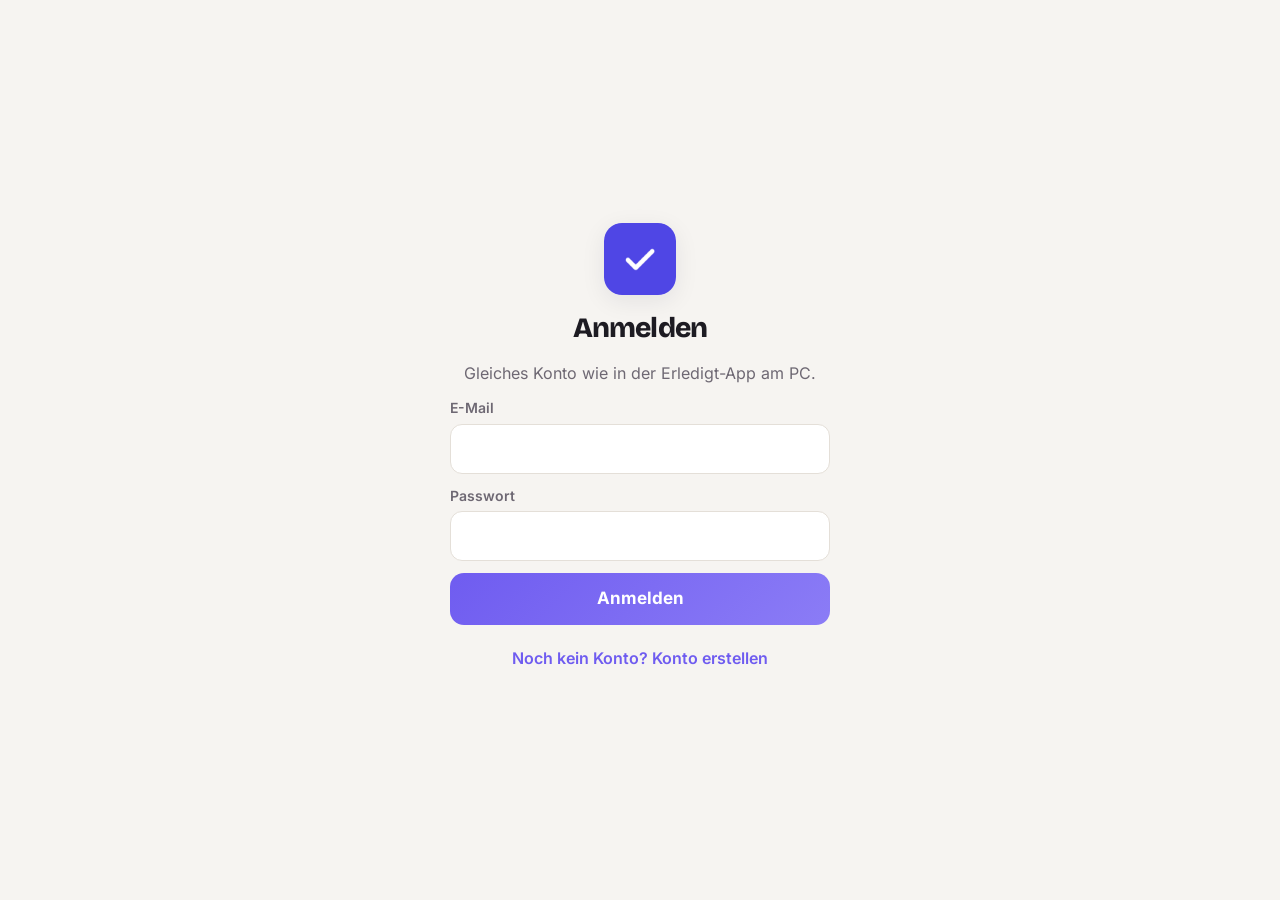
==== index.html @ 87ea8fa8 "mobil 3.7: Push-Erinnerungen (Einstellungen → Erinnerungen), Antippen öffnet die Aufgabe Co-Authored" ====
<!doctype html>
<html lang="de">
<head>
<meta charset="utf-8">
<meta name="viewport" content="width=device-width, initial-scale=1, maximum-scale=1, user-scalable=no, viewport-fit=cover">
<title>Erledigt</title>
<meta name="description" content="Erledigt – deine Aufgaben und Termine, synchron mit dem PC.">
<meta name="theme-color" content="#14121A" media="(prefers-color-scheme: dark)">
<meta name="theme-color" content="#F6F4F1" media="(prefers-color-scheme: light)">
<meta name="apple-mobile-web-app-capable" content="yes">
<meta name="mobile-web-app-capable" content="yes">
<meta name="apple-mobile-web-app-status-bar-style" content="black-translucent">
<meta name="apple-mobile-web-app-title" content="Erledigt">
<link rel="apple-touch-icon" href="icons/apple-touch-icon.png">
<link rel="icon" href="icons/icon-192.png">
<script>try{var t=JSON.parse(localStorage.getItem("em-design")||"{}").theme;if(t==="light"||t==="dark")document.documentElement.dataset.theme=t}catch(e){}</script>
<link rel="manifest" href="manifest.webmanifest">
<link rel="stylesheet" href="app.css">
<script src="vendor/supabase.js"></script>
</head>
<body>
<!-- Anmeldung -->
<section id="auth" class="auth" hidden>
  <div class="auth-box">
    <img src="icons/icon-192.png" alt="" class="auth-logo">
    <h1 id="auth-title">Anmelden</h1>
    <p class="muted">Gleiches Konto wie in der Erledigt-App am PC.</p>
    <form id="auth-form">
      <label>E-Mail<input id="auth-email" type="email" autocomplete="email" required></label>
      <label>Passwort<input id="auth-pass" type="password" autocomplete="current-password" required minlength="6"></label>
      <button type="submit" class="btn primary" id="auth-go">Anmelden</button>
    </form>
    <p id="auth-msg" class="auth-msg" hidden></p>
    <button type="button" class="link" id="auth-switch">Noch kein Konto? Konto erstellen</button>
  </div>
</section>

<!-- App -->
<main id="app" hidden>
  <header class="top">
    <div class="top-txt"><small id="greet">Guten Tag</small><h1 id="title">Aufgaben</h1></div>
    <span id="sync" class="sync" title="Synchronisiert"></span>
    <button type="button" class="icon-btn" id="search-btn" aria-label="Suchen"><svg viewBox="0 0 24 24" width="21" height="21" fill="none" stroke="currentColor" stroke-width="2.2" stroke-linecap="round"><circle cx="11" cy="11" r="7"/><path d="m20 20-3.5-3.5"/></svg></button>
    <button type="button" class="icon-btn" id="cal-btn" aria-label="Kalender"><svg viewBox="0 0 24 24" width="21" height="21" fill="none" stroke="currentColor" stroke-width="2" stroke-linecap="round" stroke-linejoin="round"><rect x="3" y="4.5" width="18" height="16" rx="3"/><path d="M3 9.5h18M8 2.5v4M16 2.5v4"/></svg></button>
    <button type="button" class="icon-btn" id="settings-btn" aria-label="Einstellungen"><svg viewBox="0 0 24 24" width="22" height="22" fill="none" stroke="currentColor" stroke-width="2" stroke-linecap="round" stroke-linejoin="round"><circle cx="12" cy="12" r="3"/><path d="M19.4 15a1.7 1.7 0 0 0 .3 1.8l.1.1a2 2 0 1 1-2.8 2.8l-.1-.1a1.7 1.7 0 0 0-1.8-.3 1.7 1.7 0 0 0-1 1.5V21a2 2 0 1 1-4 0v-.1a1.7 1.7 0 0 0-1.1-1.5 1.7 1.7 0 0 0-1.8.3l-.1.1a2 2 0 1 1-2.8-2.8l.1-.1a1.7 1.7 0 0 0 .3-1.8 1.7 1.7 0 0 0-1.5-1H3a2 2 0 1 1 0-4h.1a1.7 1.7 0 0 0 1.5-1.1 1.7 1.7 0 0 0-.3-1.8l-.1-.1a2 2 0 1 1 2.8-2.8l.1.1a1.7 1.7 0 0 0 1.8.3H9a1.7 1.7 0 0 0 1-1.5V3a2 2 0 1 1 4 0v.1a1.7 1.7 0 0 0 1 1.5 1.7 1.7 0 0 0 1.8-.3l.1-.1a2 2 0 1 1 2.8 2.8l-.1.1a1.7 1.7 0 0 0-.3 1.8V9a1.7 1.7 0 0 0 1.5 1H21a2 2 0 1 1 0 4h-.1a1.7 1.7 0 0 0-1.5 1z"/></svg></button>
  </header>

  <div class="modes" role="group" aria-label="Modus">
    <button type="button" data-mode="arbeit">Arbeit</button><button type="button" data-mode="privat">Privat</button>
  </div>
  <div class="chips" id="chips" role="group" aria-label="Listen"></div>

  <section id="view-list" class="view"></section>
  <section id="view-cal" class="view" hidden></section>

  <div class="composer" id="composer">
    <div class="c-prev" id="add-prev"></div>
    <div class="c-row">
      <input id="add-in" placeholder="Was steht an?" enterkeyhint="send" autocomplete="off" autocapitalize="sentences">
      <button type="button" class="c-send" id="add-save" aria-label="Eintragen"><svg viewBox="0 0 24 24" width="20" height="20" fill="none" stroke="currentColor" stroke-width="2.6" stroke-linecap="round" stroke-linejoin="round"><path d="M12 19V5M5 12l7-7 7 7"/></svg></button>
    </div>
    <div class="c-tools" id="add-quick"></div>
  </div>
</main>

<!-- Details -->
<div class="sheet-wrap" id="det-wrap" hidden>
  <div class="sheet tall" role="dialog" aria-label="Details">
    <div class="grab"></div>
    <div id="det"></div>
  </div>
</div>

<!-- Einstellungen -->
<div class="sheet-wrap" id="find-wrap" hidden>
  <div class="sheet tall" role="dialog" aria-label="Suche">
    <div class="grab"></div>
    <input id="find-in" type="search" placeholder="Suchen in Aufgaben, Notizen, Unterpunkten …" autocomplete="off" enterkeyhint="search">
    <div id="find-list" class="find-list"></div>
  </div>
</div>

<div class="sheet-wrap" id="wx-wrap" hidden>
  <div class="sheet" role="dialog" aria-label="Wetter">
    <div class="grab"></div>
    <div id="wx-sheet"></div>
  </div>
</div>

<div class="sheet-wrap" id="set-wrap" hidden>
  <div class="sheet" role="dialog" aria-label="Einstellungen">
    <div class="grab"></div>
    <div id="set"></div>
  </div>
</div>

<div class="toast" id="toast" hidden><span id="toast-txt"></span><button type="button" id="toast-undo">Rückgängig</button></div>

<script src="version.js"></script>
<script src="shared.js"></script>
<script src="app.js"></script>
<script src="extras.js"></script>
<script src="scene.js"></script>
<script src="push.js"></script>
</body>
</html>
---- app.css ----
@font-face { font-family: "Inter"; src: url("fonts/inter-latin-wght-normal.woff2") format("woff2"); font-weight: 100 900; font-display: swap; }
@font-face { font-family: "Bricolage Grotesque"; src: url("fonts/bricolage-grotesque-latin-700-normal.woff2") format("woff2"); font-weight: 700; font-display: swap; }
@font-face { font-family: "Bricolage Grotesque"; src: url("fonts/bricolage-grotesque-latin-800-normal.woff2") format("woff2"); font-weight: 800; font-display: swap; }
/* Erledigt mobil – aufgeräumt, große Ziele, hell/dunkel nach System */
:root {
  --bg: #F6F4F1; --card: #FFFFFF; --chip: #EFECE8; --line: #E4DFD8; --fg: #1D1B22; --muted: #6E6873; --faint: #A39DA8;
  --accent: #6F5CF0; --accent-2: #9A6CF2; --on-accent: #FFFFFF; --danger: #E5484D; --ok: #22A55B;
  --shadow: 0 6px 24px rgb(30 20 50 / .08);
  --safe-t: env(safe-area-inset-top, 0px); --safe-b: env(safe-area-inset-bottom, 0px);
  --font: Inter, -apple-system, BlinkMacSystemFont, "Segoe UI", Roboto, sans-serif; --display: "Bricolage Grotesque", Inter, sans-serif;
  color-scheme: light;
}
@media (prefers-color-scheme: dark) {
  :root:not([data-theme="light"]) { --bg: #14121A; --card: #1E1B26; --chip: #282433; --line: #2E2A3A; --fg: #F2F0F5; --muted: #A49FAE; --faint: #6C6678; --shadow: 0 6px 24px rgb(0 0 0 / .35); color-scheme: dark; }
}
:root[data-theme="dark"] { --bg: #14121A; --card: #1E1B26; --chip: #282433; --line: #2E2A3A; --fg: #F2F0F5; --muted: #A49FAE; --faint: #6C6678; --shadow: 0 6px 24px rgb(0 0 0 / .35); color-scheme: dark; }
* { box-sizing: border-box; -webkit-tap-highlight-color: transparent; }
html, body { margin: 0; background: var(--bg); color: var(--fg); font: 16px/1.4 var(--font); }
body { min-height: 100dvh; overscroll-behavior-y: contain; }
[hidden] { display: none !important; }
button { font: inherit; color: inherit; }
.muted { color: var(--muted); }

/* Anmeldung */
.auth { min-height: 100dvh; display: grid; place-items: center; padding: calc(24px + var(--safe-t)) 20px 24px; }
.auth-box { width: min(380px, 100%); display: flex; flex-direction: column; gap: 14px; text-align: center; }
.auth-logo { width: 72px; height: 72px; border-radius: 18px; margin: 0 auto; box-shadow: var(--shadow); }
.auth h1 { margin: 0; font-size: 28px; }
.auth p { margin: 0; }
#auth-form { display: flex; flex-direction: column; gap: 12px; text-align: left; }
#auth-form label { display: flex; flex-direction: column; gap: 6px; font-size: 14px; font-weight: 600; color: var(--muted); }
input, textarea, select { font: inherit; font-size: 17px; color: var(--fg); background: var(--card); border: 1px solid var(--line); border-radius: 12px; padding: 12px 14px; outline: none; min-width: 0; }
input:focus, textarea:focus, select:focus { border-color: var(--accent); }
.btn { border: 0; border-radius: 14px; padding: 14px 18px; font-weight: 700; font-size: 17px; background: var(--chip); cursor: pointer; }
.btn.primary { background: linear-gradient(135deg, var(--accent), var(--accent-2)); color: var(--on-accent); }
.btn.wide { width: 100%; }
.btn.danger { background: color-mix(in srgb, var(--danger) 14%, var(--card)); color: var(--danger); }
.link { border: 0; background: none; color: var(--accent); font-weight: 600; padding: 8px; }
.auth-msg { margin: 0; font-size: 14px; color: var(--muted); }
.auth-msg.err { color: var(--danger); }

/* Kopf */
#app { padding: calc(10px + var(--safe-t)) 16px calc(96px + var(--safe-b)); max-width: 720px; margin: 0 auto; }
.top { display: flex; align-items: center; gap: 10px; padding: 6px 2px 10px; }
.top-txt { flex: 1; min-width: 0; }
.top small { color: var(--muted); font-size: 13px; font-weight: 600; letter-spacing: .04em; text-transform: uppercase; }
.top h1 { margin: 0; font-size: 32px; letter-spacing: -.02em; line-height: 1.1; }
.icon-btn { border: 0; background: var(--card); width: 42px; height: 42px; border-radius: 14px; display: grid; place-items: center; box-shadow: var(--shadow); color: var(--muted); }
.sync { width: 9px; height: 9px; border-radius: 50%; background: var(--ok); }
.sync.off { background: var(--danger); }

.modes { display: flex; gap: 4px; padding: 4px; background: var(--chip); border-radius: 14px; margin-bottom: 12px; }
.modes button { flex: 1; border: 0; background: none; padding: 9px; border-radius: 11px; font-weight: 600; color: var(--muted); }
.modes button[aria-pressed="true"] { background: var(--card); color: var(--fg); box-shadow: 0 1px 4px rgb(0 0 0 / .12); }
.chips { display: flex; gap: 8px; overflow-x: auto; scrollbar-width: none; margin: 0 -16px 8px; padding: 2px 16px 6px; }
.chips::-webkit-scrollbar { display: none; }
.chip { flex: none; border: 1px solid var(--line); background: var(--card); border-radius: 99px; padding: 8px 14px; font-size: 15px; font-weight: 600; display: inline-flex; align-items: center; gap: 7px; color: var(--muted); }
.chip i { width: 9px; height: 9px; border-radius: 50%; background: var(--c); }
.chip b { font-weight: 600; color: var(--faint); font-size: 13px; }
.chip[aria-pressed="true"] { background: var(--fg); color: var(--bg); border-color: var(--fg); }
.chip[aria-pressed="true"] b { color: inherit; opacity: .6; }

/* Liste */
.sec { display: flex; align-items: baseline; gap: 8px; margin: 18px 4px 8px; font-size: 13px; font-weight: 700; letter-spacing: .07em; text-transform: uppercase; color: var(--muted); }
.sec.late { color: var(--danger); }
.sec span { color: var(--faint); }
.task-wrap { position: relative; margin-bottom: 8px; border-radius: 18px; overflow: hidden; }
.swipe-bg { position: absolute; inset: 0; display: flex; align-items: center; justify-content: space-between; padding: 0 22px; font-weight: 700; color: #fff; }
.swipe-bg .l { opacity: 0; } .swipe-bg .r { opacity: 0; }
.task-wrap.sw-r .swipe-bg { background: var(--ok); } .task-wrap.sw-r .swipe-bg .l { opacity: 1; }
.task-wrap.sw-l .swipe-bg { background: var(--danger); } .task-wrap.sw-l .swipe-bg .r { opacity: 1; }
.task { position: relative; display: flex; align-items: center; gap: 14px; background: var(--card); border-radius: 18px; padding: 14px 14px 14px 12px; box-shadow: var(--shadow); touch-action: pan-y; transition: transform .25s cubic-bezier(.2, .9, .3, 1); }
.task.dragging { transition: none; }
.check { flex: none; width: 34px; height: 34px; border-radius: 50%; border: 2.5px solid color-mix(in srgb, var(--c) 70%, var(--faint)); background: none; display: grid; place-items: center; padding: 0; }
.check svg { opacity: 0; transform: scale(.4); transition: .2s; }
.task.done .check { background: var(--c); border-color: var(--c); }
.task.done .check svg { opacity: 1; transform: none; color: #fff; }
.task.pop .check { animation: pop .35s; }
@keyframes pop { 50% { transform: scale(1.25); } }
.t-body { flex: 1; min-width: 0; }
.t-title { font-size: 17px; font-weight: 600; overflow-wrap: anywhere; }
.task.done .t-title { color: var(--faint); text-decoration: line-through; }
.t-meta { display: flex; flex-wrap: wrap; gap: 4px 10px; margin-top: 3px; font-size: 13.5px; color: var(--muted); }
.t-meta .lst { display: inline-flex; align-items: center; gap: 5px; }
.t-meta .lst i { width: 8px; height: 8px; border-radius: 50%; background: var(--c); }
.t-meta .late { color: var(--danger); font-weight: 600; }
.t-meta .today { color: var(--accent); font-weight: 600; }
.prio { flex: none; width: 4px; align-self: stretch; border-radius: 4px; background: var(--danger); opacity: .85; }
.empty { text-align: center; padding: 48px 20px; color: var(--muted); }
.empty b { display: block; font-size: 20px; color: var(--fg); margin-bottom: 4px; }
details.done-box { margin-top: 18px; }
details.done-box summary { list-style: none; cursor: pointer; }
details.done-box summary::-webkit-details-marker { display: none; }

/* Kalender */
.cal-nav { display: flex; align-items: center; gap: 6px; margin: 4px 2px 10px; }
.cal-nav b { flex: 1; font-size: 20px; }
.cal-nav button { border: 0; background: var(--card); box-shadow: var(--shadow); border-radius: 12px; min-width: 40px; height: 38px; padding: 0 12px; font-weight: 700; }
.cal { display: grid; grid-template-columns: repeat(7, minmax(0, 1fr)); gap: 4px; background: var(--card); border-radius: 18px; padding: 10px 8px; box-shadow: var(--shadow); }
.cal .wd { text-align: center; font-size: 12px; font-weight: 700; color: var(--faint); padding-bottom: 4px; }
.day { border: 0; background: none; aspect-ratio: 1 / 1.05; border-radius: 12px; display: flex; flex-direction: column; align-items: center; justify-content: flex-start; padding: 6px 0 0; gap: 3px; font-size: 16px; font-weight: 600; min-width: 0; }
.day.other { color: var(--faint); opacity: .55; }
.day.we, .day.hol { color: color-mix(in srgb, var(--danger) 70%, var(--fg)); }
.day.today .n { background: var(--accent); color: #fff; }
.day.sel { background: color-mix(in srgb, var(--accent) 14%, transparent); }
.day .n { width: 30px; height: 30px; border-radius: 50%; display: grid; place-items: center; }
.dots { display: flex; gap: 3px; height: 6px; }
.dots i { width: 6px; height: 6px; border-radius: 50%; background: var(--c); }
.day-head { display: flex; align-items: baseline; gap: 8px; margin: 18px 4px 8px; }
.day-head b { font-size: 18px; }
.day-head small { color: var(--danger); font-weight: 600; }
.day-head .hint { color: var(--muted); font-size: 13px; margin-left: auto; }

/* Unten */
.tab { border: 0; background: none; display: flex; flex-direction: column; align-items: center; gap: 2px; font-size: 11.5px; font-weight: 600; color: var(--faint); min-width: 80px; padding: 4px; }
.tab.on { color: var(--accent); }

/* Sheets */
.sheet-wrap { position: fixed; inset: 0; z-index: 40; background: rgb(0 0 0 / .4); display: flex; align-items: flex-end; animation: fade .2s; }
@keyframes fade { from { opacity: 0; } }
.sheet { width: 100%; max-width: 720px; margin: 0 auto; background: var(--bg); border-radius: 24px 24px 0 0; padding: 8px 16px calc(16px + var(--safe-b)); display: flex; flex-direction: column; gap: 12px; animation: up .28s cubic-bezier(.2, .9, .3, 1); max-height: 92dvh; overflow-y: auto; }
.sheet.tall { min-height: 60dvh; }
@keyframes up { from { transform: translateY(100%); } }
.grab { width: 40px; height: 5px; border-radius: 3px; background: var(--line); margin: 2px auto 4px; flex: none; }
#add-in { resize: none; font-size: 19px; }
.preview { display: flex; flex-wrap: wrap; gap: 6px; min-height: 8px; }
.preview span { font-size: 13.5px; font-weight: 600; padding: 5px 10px; border-radius: 99px; background: color-mix(in srgb, var(--accent) 14%, var(--card)); color: var(--accent); }
.quick { display: flex; gap: 8px; overflow-x: auto; scrollbar-width: none; margin: 0 -16px; padding: 0 16px; }
.quick button { flex: none; border: 1px solid var(--line); background: var(--card); border-radius: 99px; padding: 8px 13px; font-size: 14.5px; font-weight: 600; color: var(--muted); }
.quick button[aria-pressed="true"] { border-color: var(--accent); color: var(--accent); background: color-mix(in srgb, var(--accent) 10%, var(--card)); }
.field { display: flex; flex-direction: column; gap: 6px; }
.field > span { font-size: 13px; font-weight: 700; letter-spacing: .05em; text-transform: uppercase; color: var(--muted); }
.row2 { display: grid; grid-template-columns: 1fr 1fr; gap: 10px; }
.seg { display: flex; gap: 6px; flex-wrap: wrap; }
.seg button { border: 1px solid var(--line); background: var(--card); border-radius: 12px; padding: 9px 12px; font-weight: 600; font-size: 15px; color: var(--muted); display: inline-flex; align-items: center; gap: 6px; }
.seg button i { width: 8px; height: 8px; border-radius: 50%; background: var(--c); }
.seg button[aria-pressed="true"] { border-color: var(--accent); color: var(--fg); background: color-mix(in srgb, var(--accent) 12%, var(--card)); }
.cl { display: flex; flex-direction: column; gap: 4px; }
.cl label { display: flex; align-items: center; gap: 10px; padding: 8px 4px; font-size: 16px; }
.cl input[type=checkbox] { width: 22px; height: 22px; accent-color: var(--accent); }
.det-title { font-size: 21px; font-weight: 700; }
.acts { display: flex; gap: 10px; }
.acts .btn { flex: 1; }
.set-row { display: flex; align-items: center; justify-content: space-between; gap: 10px; padding: 12px 4px; border-bottom: 1px solid var(--line); }
.set-row:last-child { border: 0; }

/* Toast */
.toast { position: fixed; left: 16px; right: 16px; bottom: calc(92px + var(--safe-b)); z-index: 50; max-width: 520px; margin: 0 auto; display: flex; align-items: center; gap: 10px; background: var(--fg); color: var(--bg); border-radius: 14px; padding: 12px 14px; box-shadow: var(--shadow); animation: up .25s; }
.toast span { flex: 1; font-weight: 600; font-size: 15px; }
.toast button { border: 0; background: none; color: var(--accent-2); font-weight: 700; }
@media (prefers-reduced-motion: reduce) { * { animation: none !important; transition: none !important; } }

/* ---------- Ruhiger: kein Zoomen, kein seitliches Wackeln, kein Tipp-Blitz ---------- */
html { overflow-x: hidden; -webkit-text-size-adjust: 100%; }
body { overflow-x: hidden; overscroll-behavior: none; -webkit-tap-highlight-color: transparent; }
button, .task, .chip, .tab { touch-action: manipulation; -webkit-user-select: none; user-select: none; -webkit-touch-callout: none; }

/* ---------- Feierabend-Chip ---------- */
.feier { max-width: 100%; white-space: nowrap; overflow: hidden; text-overflow: ellipsis; display: inline-flex; align-items: center; gap: 5px; margin-top: 6px; border: 0; padding: 0; background: none; font: 500 13px var(--font); color: var(--muted); opacity: .9; }
.feier.party { color: var(--accent); }

/* ---------- Himmel im Kopfbereich (Szene aus der Desktop-App) ---------- */
.sc { display: none; }
body.has-scene .top { position: relative; isolation: isolate; min-height: 150px; padding: 16px; margin-bottom: 12px; border-radius: 22px; align-items: flex-start; }
body.has-scene .sc { display: block; position: absolute; inset: 0; z-index: -1; border-radius: inherit; overflow: hidden; background: #0B1026; box-shadow: inset 0 0 0 1px rgb(255 255 255 / .06); }
body.has-scene .top small { color: var(--hfg2, var(--muted)); }
body.has-scene .top h1 { color: var(--hfg, var(--fg)); text-shadow: 0 2px 18px rgb(0 0 0 / .18); }
body.has-scene .icon-btn { background: rgb(10 14 30 / .28); color: #fff; box-shadow: none; -webkit-backdrop-filter: blur(8px); backdrop-filter: blur(8px); }
body.has-scene .sync { margin-top: 17px; box-shadow: 0 0 0 2px rgb(0 0 0 / .2); }
body.has-scene .feier { color: var(--hfg2, #fff); text-shadow: 0 1px 8px rgb(0 0 0 / .35); }
body.has-scene .feier.party { color: var(--hfg, #fff); }
.feier svg { flex: none; }
.sc svg { position: absolute; inset: 0; width: 100%; height: 100%; display: block; }
.sc-move { will-change: transform; pointer-events: none; }
.sc-grain { position: absolute; inset: 0; mix-blend-mode: overlay; opacity: .22; pointer-events: none; }
.sc .streak { animation: scDrift linear infinite; }
@keyframes scDrift { from { transform: translateX(-420px); } to { transform: translateX(calc(var(--sw, 900) * 1px + 200px)); } }
.sc .star { animation: scTw 3.4s ease-in-out infinite; }
@keyframes scTw { 50% { opacity: .25; } }
.sc .blink { animation: scBlink 1.6s steps(1) infinite; }
@keyframes scBlink { 50% { opacity: 0; } }
.sc .shim { animation: scShim 3s ease-in-out infinite; opacity: 0; }
@keyframes scShim { 50% { opacity: .7; } }
.sc .smk { animation: scSmk 6s ease-out infinite; opacity: 0; transform-box: fill-box; }
@keyframes scSmk { 0% { transform: translate(0, 0) scale(.6); opacity: 0; } 15% { opacity: .8; } 100% { transform: translate(18px, -30px) scale(2.4); opacity: 0; } }
/* Regen, Schnee, Blitze: ein Canvas über der Landschaft (wie am PC) */
.sc-fx { position: absolute; inset: 0; width: 100%; height: 100%; pointer-events: none; }
.sc-flash { position: absolute; inset: 0; opacity: 0; pointer-events: none; mix-blend-mode: screen; }
.sc .sc-clouds { transition: filter .08s; }
.sc.sc-lit .sc-clouds { filter: brightness(1.9) saturate(.6); }
@media (prefers-reduced-motion: reduce) { .sc * { animation: none !important; } }

/* ---------- Einstellungen: Farben, Zeiten, Ort ---------- */
.set-h { margin: 18px 4px 4px; font-size: 13px; text-transform: uppercase; letter-spacing: .05em; color: var(--muted); }
.swatches { display: grid; grid-template-columns: repeat(auto-fill, minmax(92px, 1fr)); gap: 8px; padding: 6px 0; }
.swatch { display: flex; flex-direction: column; align-items: center; gap: 6px; border: 2px solid transparent; background: var(--chip); color: var(--fg); border-radius: 14px; padding: 10px 4px 8px; font: 600 12px var(--font); }
.swatch i { width: 30px; height: 30px; border-radius: 50%; background: linear-gradient(135deg, var(--a) 50%, var(--b) 50%); }
.swatch[aria-pressed="true"] { border-color: var(--accent); }
.set-row.col { flex-direction: column; align-items: stretch; }
.set-time { display: flex; align-items: center; gap: 6px; }
.set-time input, .set-place input { font: 16px var(--font); color: var(--fg); background: var(--chip); border: 0; border-radius: 10px; padding: 8px 10px; }
.set-time input:disabled { opacity: .4; }
.set-place { display: flex; gap: 8px; }
.set-place input { flex: 1; min-width: 0; }
.set-hits { display: flex; flex-wrap: wrap; gap: 6px; }
input.sw { appearance: none; -webkit-appearance: none; width: 46px; height: 28px; border-radius: 999px; background: var(--line); position: relative; flex: none; transition: background .2s; margin: 0; }
input.sw::after { content: ""; position: absolute; top: 3px; left: 3px; width: 22px; height: 22px; border-radius: 50%; background: #fff; box-shadow: 0 1px 3px rgb(0 0 0 / .25); transition: transform .2s; }
input.sw:checked { background: var(--accent); }
input.sw:checked::after { transform: translateX(18px); }
.set-place .btn { padding: 8px 14px; font-size: 15px; }

/* ---------- Sheets: weich rein und raus, nichts wackelt dahinter ---------- */
body.locked { overflow: hidden; }
.sheet-wrap { background: rgb(8 6 14 / .45); -webkit-backdrop-filter: blur(3px); backdrop-filter: blur(3px); animation: fade .22s ease; padding-bottom: var(--kb, 0px); transition: padding-bottom .2s ease; }
.sheet { overscroll-behavior: contain; animation: up .34s cubic-bezier(.22, 1, .36, 1); transition: transform .25s cubic-bezier(.22, 1, .36, 1); will-change: transform; }
.sheet-wrap.closing { animation: fadeout .19s ease forwards; }
.sheet-wrap.closing .sheet { animation: down .19s cubic-bezier(.4, 0, 1, 1) forwards; }
@keyframes fade { from { opacity: 0; } }
@keyframes fadeout { to { opacity: 0; } }
@keyframes down { to { transform: translateY(100%); } }
.grab { position: relative; }
.grab::before { content: ""; position: absolute; inset: -14px -60px; }

/* ---------- Eintragen wie am PC ---------- */
.add-sheet { gap: 14px; padding-top: 16px; }
.add { background: var(--card); border: 1.5px solid var(--line); border-radius: 18px; padding: 6px 4px 8px; display: flex; flex-direction: column; gap: 2px; transition: border-color .15s; }
.add:focus-within { border-color: var(--accent); }
#add-in { border: 0; background: transparent; outline: 0; color: var(--fg); font: 500 18px var(--font); padding: 10px 12px; min-height: 48px; width: 100%; resize: none; }
#add-in::placeholder { color: var(--faint); font-weight: 400; }
.add .hint { font-size: 13px; color: var(--faint); padding: 0 12px 2px; display: flex; flex-wrap: nowrap; overflow: hidden; white-space: nowrap; height: 26px; gap: 6px; align-items: center; min-height: 24px; }
.add .hint.hit { color: var(--muted); }
.add .hint code { font: 600 12px var(--font); background: var(--chip); color: var(--muted); padding: 3px 9px; border-radius: 99px; }
.add .hint.hit code { background: color-mix(in srgb, var(--accent) 16%, var(--card)); color: var(--accent); }
.prios { display: flex; gap: 8px; }
.prios button, .quick button { display: inline-flex; align-items: center; gap: 7px; flex: none; min-height: 40px; padding: 0 13px; border-radius: 12px; border: 1.5px solid var(--line); background: var(--card); color: var(--fg); font: 600 14px var(--font); transition: transform .12s ease, border-color .15s, background .15s; }
.prios button { flex: 1; justify-content: center; }
.prios button[aria-pressed="true"], .quick button[aria-pressed="true"] { border-color: var(--accent); background: color-mix(in srgb, var(--accent) 14%, var(--card)); color: var(--fg); }
.prios button:active, .quick button:active, .go:active, .add-acts .btn:active { transform: scale(.95); }
.dot { width: 8px; height: 8px; border-radius: 99px; flex: none; }
.quick { display: flex; gap: 8px; align-items: center; overflow-x: auto; scrollbar-width: none; margin: 0 -16px; padding: 0 16px; }
.quick::-webkit-scrollbar { display: none; }
.q-sep { width: 1px; height: 22px; background: var(--line); flex: none; margin: 0 2px; }
.add-acts { display: flex; gap: 10px; }
.add-acts .btn.ghost { flex: 0 0 auto; background: transparent; color: var(--muted); font-size: 16px; padding: 0 16px; min-height: 50px; }
.go { flex: 1; min-height: 50px; border: 0; border-radius: 14px; background: var(--accent); color: var(--on-party, #fff); font: 700 16px var(--font); display: flex; align-items: center; justify-content: center; gap: 8px; transition: transform .12s ease, opacity .15s; }
.go:disabled { opacity: .45; }
/* Neue Aufgabe gleitet rein */
.task-wrap.fresh { animation: fresh .45s cubic-bezier(.22, 1, .36, 1); }
@keyframes fresh { from { opacity: 0; transform: translateY(-10px) scale(.97); } }
.confetti { position: fixed; left: 0; top: 0; pointer-events: none; z-index: 9999; border-radius: 2px; }

/* Wetter */
.top-txt { display: flex; flex-direction: column; }
.top-txt .feier, .top-txt .wx-now { align-self: flex-start; }
.wx-now { display: inline-flex; align-items: center; gap: 5px; border: 0; background: none; padding: 0; margin-top: 4px; font: 600 14px var(--font); color: var(--fg); }
.wx-now svg { width: 20px; height: 20px; }
.wx-now small { font-weight: 500; color: var(--muted); margin-left: 2px; }
body.has-scene .wx-now { color: var(--hfg, #fff); text-shadow: 0 1px 8px rgb(0 0 0 / .35); }
body.has-scene .wx-now small { color: var(--hfg2, #ddd); }
.wx-h { display: flex; align-items: baseline; justify-content: space-between; margin: 4px 2px 6px; }
.wx-h b { font-size: 20px; }
.wx-h span { font-size: 14px; color: var(--faint); }
.wx-row { display: grid; grid-template-columns: 52px 28px 42px 30px 1fr 32px; align-items: center; gap: 6px; padding: 9px 2px; font-size: 15.5px; border-bottom: 1px solid var(--line); }
.wx-row:last-child { border: 0; }
.wx-d { font-weight: 600; }
.wx-i { display: grid; place-items: center; }
.wx-p { font-size: 12.5px; color: #5AA2E8; font-weight: 600; }
.wx-lo { color: var(--faint); text-align: right; }
.wx-hi { font-weight: 600; }
.wx-bar { position: relative; height: 5px; border-radius: 99px; background: var(--chip); }
.wx-bar i { position: absolute; top: 0; bottom: 0; border-radius: 99px; background: linear-gradient(90deg, #7DB7F0, #F5B83D); }
.day { position: relative; }
.day-wx { position: absolute; top: 2px; right: 2px; opacity: .9; }
.day-wx svg { width: 13px; height: 13px; }
/* Wetter im Kopf besser lesbar: kleine Glas-Pille */
.wx-now { margin-top: 8px; padding: 4px 11px 4px 7px; border-radius: 99px; background: var(--chip); }
.wx-now svg { width: 22px; height: 22px; filter: drop-shadow(0 1px 2px rgb(0 0 0 / .35)); }
body.has-scene .wx-now { background: rgb(10 14 30 / .34); color: #fff; text-shadow: none; -webkit-backdrop-filter: blur(8px); backdrop-filter: blur(8px); }
body.has-scene .wx-now small { color: rgb(255 255 255 / .75); }
.scene-opts { display: flex; flex-wrap: wrap; gap: 6px; padding: 6px 0 2px; }
.scene-opts button { border: 0; background: var(--chip); color: var(--muted); border-radius: 99px; padding: 8px 14px; font: 600 14.5px var(--font); }
.scene-opts button[aria-pressed="true"] { background: color-mix(in srgb, var(--accent) 16%, var(--card)); color: var(--fg); box-shadow: inset 0 0 0 1.5px var(--accent); }
/* Ziehen im Kalender */
.drag-ghost { position: fixed; left: 0; top: 0; z-index: 60; pointer-events: none; max-width: 200px; padding: 8px 12px 8px 10px; border-radius: 12px; background: var(--card); color: var(--fg); font: 600 14px var(--font); box-shadow: 0 10px 30px rgb(0 0 0 / .35); border-left: 4px solid var(--c); white-space: nowrap; overflow: hidden; text-overflow: ellipsis; }
body.dragging-ev { -webkit-user-select: none; user-select: none; }
.day.drop { background: color-mix(in srgb, var(--accent) 28%, transparent) !important; transform: scale(1.06); transition: transform .12s; }
/* Suche */
#find-in { width: 100%; border: 0; border-radius: 14px; background: var(--chip); padding: 12px 16px; font: 16.5px var(--font); color: var(--fg); }
#find-in:focus { outline: 0; box-shadow: 0 0 0 1.5px var(--accent); background: var(--card); }
.find-list { display: flex; flex-direction: column; }

/* Überschriften wie am PC */
.top h1, .wx-h b, .cal-nav b, .day-head b, .auth h1 { font-family: var(--display); font-weight: 800; letter-spacing: -.03em; }
.sec { font-family: var(--font); }
/* Feierabend und Wetter unter Titel und Knöpfen über die ganze Breite */
.top { flex-wrap: wrap; row-gap: 0; }
.top > .feier { order: 10; flex: 0 0 100%; max-width: 100%; margin-top: 6px; }
.top > .wx-now { order: 11; }
.top .icon-btn { width: 40px; height: 40px; }

/* Sheet nach dem Runterwischen ohne zweite Animation schließen */
.sheet-wrap.instant, .sheet-wrap.instant .sheet { animation: none !important; }
/* Drehen / Größe ändern: keine nachlaufenden Übergänge */
body.resizing *, body.resizing *::before, body.resizing *::after { transition: none !important; }

/* Sheet-Kopf: bleibt oben stehen, ganzer Streifen zum Runterziehen, X zum Schließen */
.sh-top { position: sticky; top: -8px; z-index: 3; margin: -8px -16px -4px; padding: 6px 16px 2px; min-height: 40px; background: var(--bg); display: flex; align-items: flex-start; justify-content: center; touch-action: none; border-radius: 24px 24px 0 0; flex: none; }
.sh-top .grab { margin-top: 4px; }
.sh-top .grab::before { inset: -14px -120px; }
.sh-x { position: absolute; right: 10px; top: 6px; width: 34px; height: 34px; border-radius: 50%; border: 0; background: var(--line); color: var(--fg); font-size: 22px; line-height: 1; display: grid; place-items: center; padding: 0 0 2px; cursor: pointer; }
.sh-x:active { transform: scale(.92); }

/* ---------- Ruhiges Layout + Eingabezeile wie im Messenger (früher v2.css) ---------- */

#app { padding: 0 18px calc(150px + var(--safe-b)); }

/* Kopf: Landschaft randlos oben, läuft weich in den Hintergrund aus */
body.has-scene .top { margin: 0 -18px 6px; border-radius: 0; min-height: calc(176px + var(--safe-t)); padding: calc(14px + var(--safe-t)) 18px 34px; }
body.has-scene .sc { border-radius: 0; box-shadow: none; -webkit-mask-image: linear-gradient(#000 62%, transparent); mask-image: linear-gradient(#000 62%, transparent); }
.top { padding-top: calc(14px + var(--safe-t)); }
.top h1 { font-size: 34px; }
.icon-btn { width: 38px; height: 38px; border-radius: 50%; box-shadow: none; background: transparent; }
body.has-scene .icon-btn { background: rgb(10 14 30 / .22); }
#cal-btn[aria-pressed="true"] { background: var(--accent); color: var(--on-party, #fff); }

/* Arbeit / Privat: einfache Wörter statt Schalter-Kasten */
.modes { background: none; padding: 0; gap: 18px; margin: 0 2px 6px; }
.modes button { flex: none; padding: 4px 0; border-radius: 0; font-size: 15px; color: var(--faint); }
.modes button[aria-pressed="true"] { background: none; box-shadow: none; color: var(--fg); }
.modes button[aria-pressed="true"]::after { content: ""; display: block; height: 2px; margin-top: 3px; border-radius: 2px; background: var(--accent); }

/* Listen: ohne Rahmen */
.chips { gap: 4px; margin: 0 -18px 2px; padding: 4px 14px 6px; }
.chip { border: 0; background: none; padding: 7px 11px; font-size: 14.5px; }
.chip[aria-pressed="true"] { background: color-mix(in srgb, var(--accent) 14%, transparent); color: var(--fg); border: 0; }
.chip[aria-pressed="true"] b { color: var(--accent); opacity: 1; }

/* Abschnitte ruhiger */
.sec { margin: 20px 2px 2px; font-size: 15px; font-weight: 700; letter-spacing: 0; text-transform: none; color: var(--fg); }
.sec span { font-weight: 600; }
.sec.late { color: var(--danger); }

/* Aufgaben als Zeilen statt Karten */
.task-wrap { margin: 0; border-radius: 0; }
.task-wrap + .task-wrap .task::before { content: ""; position: absolute; top: 0; left: 44px; right: 0; height: 1px; background: var(--line); }
.task { background: var(--bg); border-radius: 0; box-shadow: none; padding: 12px 2px; gap: 14px; }
.check { width: 26px; height: 26px; border-width: 2px; }
.check svg { width: 15px; height: 15px; }
.t-title { font-size: 16.5px; font-weight: 500; }
.t-meta { font-size: 13px; margin-top: 2px; }
.prio { width: 8px; height: 8px; align-self: center; border-radius: 50%; }
.task.done .t-title { color: var(--faint); }
.empty { padding: 40px 20px; }

/* Kalender ohne Kasten */
.cal { background: none; box-shadow: none; padding: 4px 0; }
.cal-nav button { background: none; box-shadow: none; color: var(--muted); }
.day-head .hint { display: none; }

/* Unten: Eingabezeile wie im Messenger */
.composer { position: fixed; left: 0; right: 0; bottom: var(--kb, 0px); z-index: 30; padding: 8px 12px calc(10px + var(--safe-b)); background: color-mix(in srgb, var(--bg) 94%, transparent); -webkit-backdrop-filter: blur(18px); backdrop-filter: blur(18px); display: flex; flex-direction: column; gap: 6px; transition: bottom .2s ease; }
.composer::before { content: ""; position: absolute; left: 0; right: 0; top: 0; height: 1px; background: var(--line); opacity: .7; }
.c-row { display: flex; align-items: center; gap: 8px; max-width: 720px; width: 100%; margin: 0 auto; }
#add-in { flex: 1; min-width: 0; border: 0; border-radius: 22px; background: var(--chip); padding: 11px 16px; font: 16.5px var(--font); color: var(--fg); min-height: 44px; transition: background .15s; }
#add-in:focus { background: var(--card); box-shadow: 0 0 0 1.5px var(--accent); }
#add-in::placeholder { color: var(--faint); }
.c-send { flex: none; width: 40px; height: 40px; border-radius: 50%; border: 0; background: var(--accent); color: var(--on-party, #fff); display: grid; place-items: center; transition: transform .15s ease, opacity .15s, scale .2s; }
.c-send:disabled { opacity: 0; transform: scale(.6); pointer-events: none; width: 0; margin-left: -8px; }
.c-send { transition: transform .15s ease, opacity .15s, width .18s ease, margin .18s ease; }
.c-send:active { transform: scale(.9); }
.c-prev { max-width: 720px; width: 100%; margin: 0 auto; padding: 0 8px; font-size: 13px; font-weight: 600; color: var(--accent); min-height: 0; height: 0; overflow: hidden; transition: height .18s ease; white-space: nowrap; text-overflow: ellipsis; }
.c-prev.on { height: 18px; }
.c-tools { display: flex; align-items: center; gap: 4px; max-width: 720px; width: 100%; margin: 0 auto; overflow-x: auto; scrollbar-width: none; height: 0; opacity: 0; transition: height .2s ease, opacity .2s; }
.c-tools::-webkit-scrollbar { display: none; }
.composer.open .c-tools { height: 36px; opacity: 1; }
.c-tools [data-cycle] { color: var(--fg); }
.c-tools button { flex: none; display: inline-flex; align-items: center; gap: 6px; border: 0; background: none; border-radius: 99px; padding: 7px 9px; font: 600 13.5px var(--font); color: var(--muted); transition: background .15s, color .15s, transform .12s; }
.c-tools button[aria-pressed="true"] { background: color-mix(in srgb, var(--accent) 15%, transparent); color: var(--fg); }
.c-tools button:active { transform: scale(.94); }
.c-tools .flag { color: var(--danger); }
.c-tools .sep { width: 1px; height: 18px; background: var(--line); flex: none; margin: 0 2px; }

/* Listen-Menü über der Eingabezeile */
.c-menu { position: absolute; right: 12px; bottom: calc(100% - 4px); background: var(--card); border-radius: 18px; padding: 6px; display: flex; flex-direction: column; min-width: 190px; box-shadow: 0 12px 40px rgb(0 0 0 / .35); border: 1px solid var(--line); animation: menuIn .18s cubic-bezier(.22, 1, .36, 1); transform-origin: bottom right; }
@keyframes menuIn { from { opacity: 0; transform: scale(.92) translateY(6px); } }
.c-menu button { display: flex; align-items: center; gap: 12px; border: 0; background: none; padding: 12px 14px; border-radius: 12px; font: 600 16px var(--font); color: var(--fg); text-align: left; }
.c-menu button i { width: 14px; height: 14px; border-radius: 50%; flex: none; }
.c-menu button[aria-pressed="true"] { background: color-mix(in srgb, var(--accent) 14%, transparent); }
.c-tools .dot { width: 10px; height: 10px; }

/* Tablet/iPad: Landschaft über die ganze Breite und höher, Inhalt etwas breiter */
body.has-scene .top { margin-left: calc(50% - 50vw); margin-right: calc(50% - 50vw); padding-left: max(18px, calc(50vw - 392px)); padding-right: max(18px, calc(50vw - 392px)); min-height: calc(clamp(176px, 34vw, 340px) + var(--safe-t)); }
@media (min-width: 700px) {
  #app { max-width: 820px; }
  .top h1 { font-size: 44px; }
  .top small { font-size: 14px; }
  .feier { font-size: 15px; }
  body.has-scene .top { padding-top: calc(28px + var(--safe-t)); }
  .t-title { font-size: 18px; }
  .t-meta { font-size: 14px; }
}
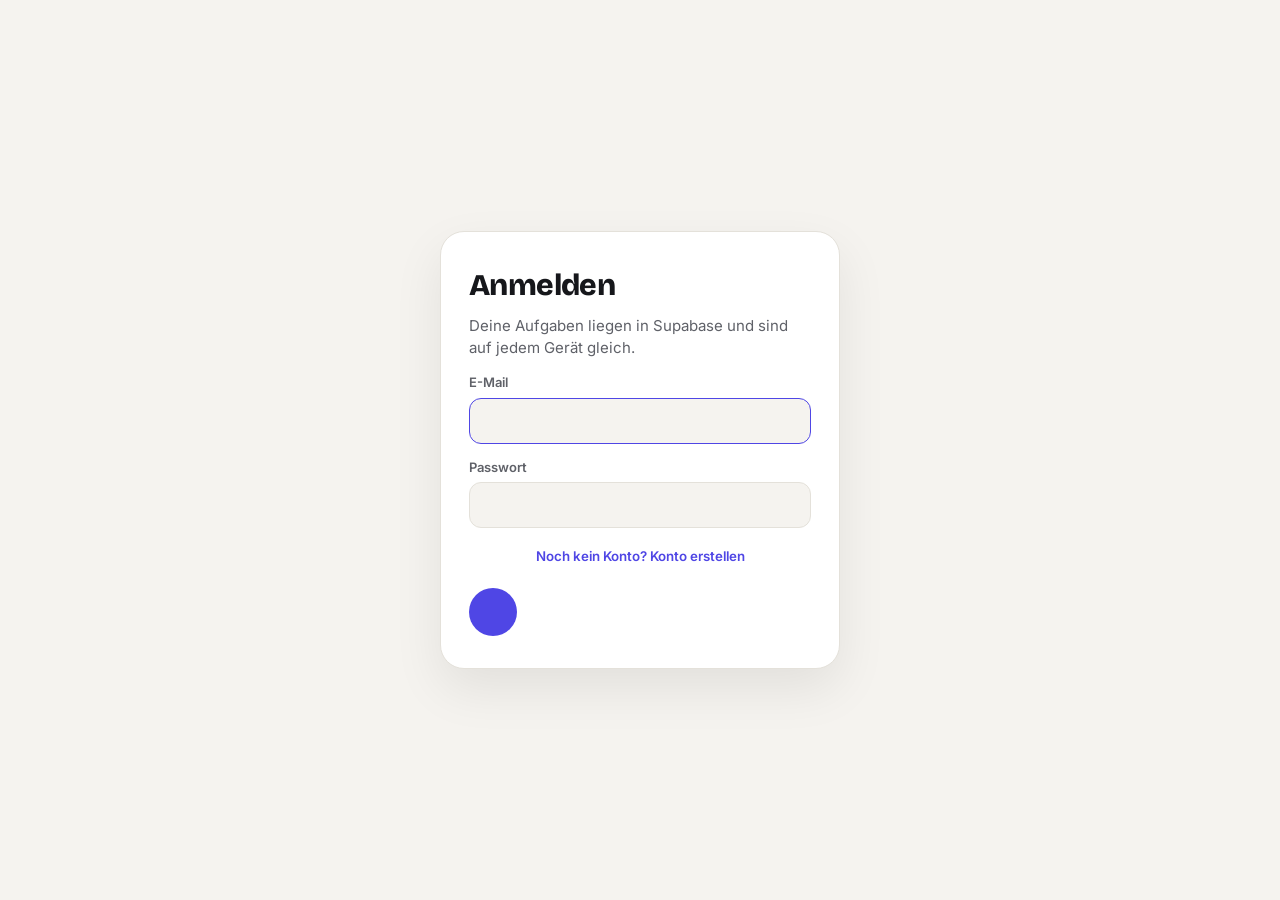
==== commit 99a7bed4: "Handy = PC-Oberfläche: Web-Version wird jetzt aus dem Desktop-Code gebaut (build/web.js), Push/Offli" ====
--- a/index.html
+++ b/index.html
@@ -2,105 +2,144 @@
 <html lang="de">
 <head>
 <meta charset="utf-8">
-<meta name="viewport" content="width=device-width, initial-scale=1, maximum-scale=1, user-scalable=no, viewport-fit=cover">
+<meta name="viewport" content="width=device-width, initial-scale=1, maximum-scale=1, viewport-fit=cover">
 <title>Erledigt</title>
-<meta name="description" content="Erledigt – deine Aufgaben und Termine, synchron mit dem PC.">
-<meta name="theme-color" content="#14121A" media="(prefers-color-scheme: dark)">
-<meta name="theme-color" content="#F6F4F1" media="(prefers-color-scheme: light)">
+<meta name="description" content="Erledigt – Aufgaben, Termine und Erinnerungen, synchron mit dem PC.">
+<link rel="manifest" href="manifest.webmanifest">
+<link rel="apple-touch-icon" href="icons/apple-touch-icon.png">
+<link rel="icon" href="icons/icon-192.png">
 <meta name="apple-mobile-web-app-capable" content="yes">
 <meta name="mobile-web-app-capable" content="yes">
 <meta name="apple-mobile-web-app-status-bar-style" content="black-translucent">
 <meta name="apple-mobile-web-app-title" content="Erledigt">
-<link rel="apple-touch-icon" href="icons/apple-touch-icon.png">
-<link rel="icon" href="icons/icon-192.png">
-<script>try{var t=JSON.parse(localStorage.getItem("em-design")||"{}").theme;if(t==="light"||t==="dark")document.documentElement.dataset.theme=t}catch(e){}</script>
-<link rel="manifest" href="manifest.webmanifest">
-<link rel="stylesheet" href="app.css">
+<meta name="theme-color" content="#0E1514">
+<meta http-equiv="Content-Security-Policy" content="default-src 'self'; script-src 'self' 'unsafe-inline'; style-src 'self' 'unsafe-inline'; font-src 'self'; img-src 'self' data: https:; connect-src https://ovosbxkwqgxxfekrtlov.supabase.co wss://ovosbxkwqgxxfekrtlov.supabase.co https://meme-api.com https://api.open-meteo.com https://geocoding-api.open-meteo.com">
 <script src="vendor/supabase.js"></script>
+<link rel="stylesheet" href="styles.css">
+<link rel="stylesheet" href="web.css">
 </head>
 <body>
-<!-- Anmeldung -->
-<section id="auth" class="auth" hidden>
-  <div class="auth-box">
-    <img src="icons/icon-192.png" alt="" class="auth-logo">
-    <h1 id="auth-title">Anmelden</h1>
-    <p class="muted">Gleiches Konto wie in der Erledigt-App am PC.</p>
-    <form id="auth-form">
-      <label>E-Mail<input id="auth-email" type="email" autocomplete="email" required></label>
-      <label>Passwort<input id="auth-pass" type="password" autocomplete="current-password" required minlength="6"></label>
-      <button type="submit" class="btn primary" id="auth-go">Anmelden</button>
+<div class="titlebar" id="titlebar"><span class="tb-ic" id="tb-ic"></span><span>Erledigt</span></div>
+
+
+
+<div class="app">
+<header class="hero" id="hero"><div class="hero-in">
+  <div class="hello"><span id="greet">Guten Tag</span><h1 id="title">Alle Aufgaben</h1><span class="hero-feier" id="hero-feier" hidden></span><button type="button" class="hero-wx" id="hero-wx" hidden title="Wetter für 7 Tage"></button></div>
+  <div class="hero-icons">
+    <button type="button" class="hero-btn" id="cal-btn" aria-label="Kalender" title="Kalender"><svg width="19" height="19" viewBox="0 0 24 24" fill="none" stroke="currentColor" stroke-width="2" stroke-linecap="round" stroke-linejoin="round" aria-hidden="true"><rect x="3" y="4.5" width="18" height="16" rx="3"/><path d="M3 9.5h18M8 2.5v4M16 2.5v4"/></svg></button>
+      <button type="button" class="hero-btn" id="bell" aria-label="Benachrichtigungen" title="Benachrichtigungen">
+        <svg width="18" height="18" viewBox="0 0 24 24" fill="none" stroke="currentColor" stroke-width="2" stroke-linecap="round" stroke-linejoin="round" aria-hidden="true"><path d="M6 8a6 6 0 0 1 12 0c0 7 3 9 3 9H3s3-2 3-9"/><path d="M10.3 21a1.94 1.94 0 0 0 3.4 0"/><path class="off" d="M3 3l18 18"/></svg>
+      </button>
+      <button type="button" class="hero-btn" id="theme" aria-label="Hell/Dunkel umschalten (T)" title="Hell/Dunkel (T)">
+        <svg class="moon" width="18" height="18" viewBox="0 0 24 24" fill="none" stroke="currentColor" stroke-width="2" stroke-linecap="round" stroke-linejoin="round" aria-hidden="true"><path d="M20 14.5A8 8 0 0 1 9.5 4a8 8 0 1 0 10.5 10.5z"/></svg>
+        <svg class="sun" width="18" height="18" viewBox="0 0 24 24" fill="none" stroke="currentColor" stroke-width="2" stroke-linecap="round" aria-hidden="true"><circle cx="12" cy="12" r="4"/><path d="M12 2v2M12 20v2M4.9 4.9l1.4 1.4M17.7 17.7l1.4 1.4M2 12h2M20 12h2M4.9 19.1l1.4-1.4M17.7 6.3l1.4-1.4"/></svg>
+      </button>
+        <button type="button" class="hero-btn" id="search-btn" aria-label="Suchen (Strg+F)" title="Suchen (Strg+F)"><svg width="20" height="20" viewBox="0 0 24 24" fill="none" stroke="currentColor" stroke-width="2.2" stroke-linecap="round" aria-hidden="true"><circle cx="11" cy="11" r="7"/><path d="m20 20-3.5-3.5"/></svg></button>
+        <button type="button" class="hero-btn ai-btn" id="ai-btn" aria-label="Assistent (Strg+J)" title="Assistent (Strg+J)"><svg width="21" height="21" viewBox="0 0 24 24" fill="none" stroke="currentColor" stroke-width="2" stroke-linecap="round" stroke-linejoin="round" aria-hidden="true"><path d="M12 3l1.8 4.9L19 9.7l-5.2 1.8L12 16.4l-1.8-4.9L5 9.7l5.2-1.8z"/><path d="M19 15l.8 2.2L22 18l-2.2.8L19 21l-.8-2.2L16 18l2.2-.8z"/></svg></button>
+        <button type="button" class="hero-btn" id="inbox-btn" aria-label="Mitteilungen" title="Mitteilungen" aria-expanded="false"><svg width="22" height="22" viewBox="0 0 24 24" fill="none" stroke="currentColor" stroke-width="2" stroke-linecap="round" stroke-linejoin="round" aria-hidden="true"><path d="M22 12h-6l-2 3h-4l-2-3H2"/><path d="M5.5 5h13L22 12v6a2 2 0 0 1-2 2H4a2 2 0 0 1-2-2v-6z"/></svg><span class="inbox-n" id="inbox-n" hidden></span></button>
+        <button type="button" class="hero-btn" id="design-open" aria-label="Einstellungen" title="Einstellungen"><svg width="20" height="20" viewBox="0 0 24 24" fill="none" stroke="currentColor" stroke-width="2" stroke-linecap="round" stroke-linejoin="round" aria-hidden="true"><circle cx="12" cy="12" r="3"/><path d="M19.4 15a1.65 1.65 0 0 0 .33 1.82l.06.06a2 2 0 1 1-2.83 2.83l-.06-.06a1.65 1.65 0 0 0-1.82-.33 1.65 1.65 0 0 0-1 1.51V21a2 2 0 0 1-4 0v-.09A1.65 1.65 0 0 0 9 19.4a1.65 1.65 0 0 0-1.82.33l-.06.06a2 2 0 1 1-2.83-2.83l.06-.06a1.65 1.65 0 0 0 .33-1.82 1.65 1.65 0 0 0-1.51-1H3a2 2 0 0 1 0-4h.09A1.65 1.65 0 0 0 4.6 9a1.65 1.65 0 0 0-.33-1.82l-.06-.06a2 2 0 1 1 2.83-2.83l.06.06a1.65 1.65 0 0 0 1.82.33H9a1.65 1.65 0 0 0 1-1.51V3a2 2 0 0 1 4 0v.09a1.65 1.65 0 0 0 1 1.51 1.65 1.65 0 0 0 1.82-.33l.06-.06a2 2 0 1 1 2.83 2.83l-.06.06a1.65 1.65 0 0 0-.33 1.82V9a1.65 1.65 0 0 0 1.51 1H21a2 2 0 0 1 0 4h-.09a1.65 1.65 0 0 0-1.51 1z"/></svg></button>
+        <div class="inbox" id="inbox" hidden role="dialog" aria-label="Mitteilungen"><div class="inbox-head"><b>Mitteilungen</b><div><button type="button" id="inbox-read">Alle gelesen</button><button type="button" id="inbox-clear">Leeren</button></div></div><div class="inbox-list" id="inbox-list"></div></div>
+  </div>
+</div></header>
+  <nav aria-label="Listen">
+    <div class="lists" id="lists"><span class="label">Listen</span></div>
+    <div class="side-btns nav-foot">
+      <button type="button" id="ach-open"><svg width="16" height="16" viewBox="0 0 24 24" fill="none" stroke="currentColor" stroke-width="2" stroke-linecap="round" stroke-linejoin="round" aria-hidden="true"><path d="M8 21h8M12 17v4M7 4h10v5a5 5 0 0 1-10 0V4zM7 6H4a3 3 0 0 0 3 4M17 6h3a3 3 0 0 1-3 4"/></svg>Erfolge <span id="ach-count">0/0</span><span class="streak cold" id="streak2" title="Streak"><svg width="12" height="14" viewBox="0 0 14 16" aria-hidden="true"><path d="M7 0c1 3 5 4.5 5 9a5 5 0 0 1-10 0c0-2 1-3.3 2-4 0 1.4.6 2.5 1.6 2.8C5 5.5 5.6 2.4 7 0z" fill="currentColor"/></svg><span id="streak2-n">0</span></span></button>
+      <button type="button" class="icon-only" id="sound" aria-label="Sounds an/aus" title="Sounds an/aus"><svg width="18" height="18" viewBox="0 0 24 24" fill="none" stroke="currentColor" stroke-width="2" stroke-linecap="round" stroke-linejoin="round" aria-hidden="true"><path d="M11 5 6 9H2v6h4l5 4V5z"/><path class="wave" d="M15.5 8.5a5 5 0 0 1 0 7M19 5a10 10 0 0 1 0 14"/><path class="x" d="M22 9l-6 6M16 9l6 6"/></svg></button>
+    </div>
+    <div class="ver" id="ver" title="Klicken: nach Updates suchen"></div>
+    <div class="account"><span class="sync" id="sync" title="Synchronisiert"></span><span id="me" style="flex:1"></span><button type="button" id="logout">Abmelden</button></div>
+  </nav>
+
+  <main>
+    <div class="mini-head" id="mini-head"><b>Heute</b><small id="mini-count"></small><button type="button" id="mini-open" title="Erledigt öffnen" aria-label="Erledigt öffnen"><svg width="15" height="15" viewBox="0 0 24 24" fill="none" stroke="currentColor" stroke-width="2.2" stroke-linecap="round" stroke-linejoin="round" aria-hidden="true"><path d="M15 3h6v6M10 14 21 3M21 14v5a2 2 0 0 1-2 2H5a2 2 0 0 1-2-2V5a2 2 0 0 1 2-2h5"/></svg></button><button type="button" id="mini-close" title="Mini-Widget schließen (Strg+Alt+W)" aria-label="Schließen">×</button></div>
+    <div class="toolbar">
+        <div class="view-seg" role="group" aria-label="Ansicht" id="view-seg"><button type="button" data-view="list" title="Liste">Liste</button><button type="button" data-view="week" title="Wochenansicht">Woche</button><button type="button" data-view="month" title="Kalender (Monat)">Monat</button></div>
+        <button type="button" class="inbox-btn" hidden id="mini-btn" aria-label="Mini-Widget (Strg+Alt+W)" title="Mini-Widget (Strg+Alt+W)"><svg width="20" height="20" viewBox="0 0 24 24" fill="none" stroke="currentColor" stroke-width="2" stroke-linecap="round" stroke-linejoin="round" aria-hidden="true"><rect x="3" y="4" width="18" height="16" rx="2"/><rect x="12" y="11" width="7" height="6" rx="1" fill="currentColor" stroke="none"/></svg></button>
+    </div>
+
+    <form class="add" id="addform" autocomplete="off">
+      <div class="add-row">
+        <label for="new" hidden>Neue Aufgabe</label>
+        <input id="new" placeholder="Was steht an? z. B. „VPN Peter prüfen morgen“">
+        <div class="prios" id="prios"></div>
+        <div class="tpl-wrap"><button type="button" class="tpl-btn" id="tpl-btn" title="Aus Vorlage anlegen – oder /name tippen" aria-haspopup="menu"><svg width="16" height="16" viewBox="0 0 24 24" fill="none" stroke="currentColor" stroke-width="2" stroke-linecap="round" stroke-linejoin="round" aria-hidden="true"><rect x="4" y="3" width="16" height="18" rx="2"/><path d="M8 8h8M8 12h8M8 16h5"/></svg>Vorlage</button><div class="tpl-menu" id="tpl-menu" hidden role="menu"></div></div>
+        <button class="go" type="submit"><svg width="18" height="18" viewBox="0 0 24 24" fill="none" stroke="currentColor" stroke-width="2.4" stroke-linecap="round" aria-hidden="true"><path d="M12 5v14M5 12h14"/></svg>Hinzufügen</button>
+      </div>
+      <div class="hint" id="hint"></div>
     </form>
-    <p id="auth-msg" class="auth-msg" hidden></p>
-    <button type="button" class="link" id="auth-switch">Noch kein Konto? Konto erstellen</button>
-  </div>
-</section>
 
-<!-- App -->
-<main id="app" hidden>
-  <header class="top">
-    <div class="top-txt"><small id="greet">Guten Tag</small><h1 id="title">Aufgaben</h1></div>
-    <span id="sync" class="sync" title="Synchronisiert"></span>
-    <button type="button" class="icon-btn" id="search-btn" aria-label="Suchen"><svg viewBox="0 0 24 24" width="21" height="21" fill="none" stroke="currentColor" stroke-width="2.2" stroke-linecap="round"><circle cx="11" cy="11" r="7"/><path d="m20 20-3.5-3.5"/></svg></button>
-    <button type="button" class="icon-btn" id="cal-btn" aria-label="Kalender"><svg viewBox="0 0 24 24" width="21" height="21" fill="none" stroke="currentColor" stroke-width="2" stroke-linecap="round" stroke-linejoin="round"><rect x="3" y="4.5" width="18" height="16" rx="3"/><path d="M3 9.5h18M8 2.5v4M16 2.5v4"/></svg></button>
-    <button type="button" class="icon-btn" id="settings-btn" aria-label="Einstellungen"><svg viewBox="0 0 24 24" width="22" height="22" fill="none" stroke="currentColor" stroke-width="2" stroke-linecap="round" stroke-linejoin="round"><circle cx="12" cy="12" r="3"/><path d="M19.4 15a1.7 1.7 0 0 0 .3 1.8l.1.1a2 2 0 1 1-2.8 2.8l-.1-.1a1.7 1.7 0 0 0-1.8-.3 1.7 1.7 0 0 0-1 1.5V21a2 2 0 1 1-4 0v-.1a1.7 1.7 0 0 0-1.1-1.5 1.7 1.7 0 0 0-1.8.3l-.1.1a2 2 0 1 1-2.8-2.8l.1-.1a1.7 1.7 0 0 0 .3-1.8 1.7 1.7 0 0 0-1.5-1H3a2 2 0 1 1 0-4h.1a1.7 1.7 0 0 0 1.5-1.1 1.7 1.7 0 0 0-.3-1.8l-.1-.1a2 2 0 1 1 2.8-2.8l.1.1a1.7 1.7 0 0 0 1.8.3H9a1.7 1.7 0 0 0 1-1.5V3a2 2 0 1 1 4 0v.1a1.7 1.7 0 0 0 1 1.5 1.7 1.7 0 0 0 1.8-.3l.1-.1a2 2 0 1 1 2.8 2.8l-.1.1a1.7 1.7 0 0 0-.3 1.8V9a1.7 1.7 0 0 0 1.5 1H21a2 2 0 1 1 0 4h-.1a1.7 1.7 0 0 0-1.5 1z"/></svg></button>
-  </header>
-
-  <div class="modes" role="group" aria-label="Modus">
-    <button type="button" data-mode="arbeit">Arbeit</button><button type="button" data-mode="privat">Privat</button>
-  </div>
-  <div class="chips" id="chips" role="group" aria-label="Listen"></div>
-
-  <section id="view-list" class="view"></section>
-  <section id="view-cal" class="view" hidden></section>
-
-  <div class="composer" id="composer">
-    <div class="c-prev" id="add-prev"></div>
-    <div class="c-row">
-      <input id="add-in" placeholder="Was steht an?" enterkeyhint="send" autocomplete="off" autocapitalize="sentences">
-      <button type="button" class="c-send" id="add-save" aria-label="Eintragen"><svg viewBox="0 0 24 24" width="20" height="20" fill="none" stroke="currentColor" stroke-width="2.6" stroke-linecap="round" stroke-linejoin="round"><path d="M12 19V5M5 12l7-7 7 7"/></svg></button>
-    </div>
-    <div class="c-tools" id="add-quick"></div>
-  </div>
-</main>
-
-<!-- Details -->
-<div class="sheet-wrap" id="det-wrap" hidden>
-  <div class="sheet tall" role="dialog" aria-label="Details">
-    <div class="grab"></div>
-    <div id="det"></div>
+    <div id="status" hidden></div>
+    <div class="tasks" id="tasks"></div>
+  </main>
+<!-- Fokus-Modus: Landschaft über die ganze Fläche, eine Aufgabe, Timer -->
+<div class="fokus-ov" id="fokus" hidden>
+  <div class="fokus-top"><span id="fokus-date"></span><button type="button" class="chip-btn" id="fokus-x">Fokus beenden (Esc)</button></div>
+  <div class="fokus-mid">
+    <div class="fokus-time" id="fokus-time">25:00</div>
+    <div class="fokus-title" id="fokus-title"></div>
+    <div class="fokus-sub" id="fokus-sub"></div>
+    <div class="fokus-acts"><button type="button" class="fokus-btn primary" id="fokus-done">✓ Erledigt</button><button type="button" class="fokus-btn" id="fokus-pause">Pause</button><button type="button" class="fokus-btn" id="fokus-more">+5 Min</button></div>
   </div>
 </div>
+  <aside id="aside" hidden aria-label="Heute"><div id="today-card"></div><div id="aside-weather" class="wx"></div></aside>
+<div class="wx-pop" id="wx-pop" hidden></div>
+</div>
+<div id="reminders"></div>
+<div class="overlay" id="lvl-overlay" hidden><div class="levelup" role="dialog" aria-label="Level-Aufstieg"><small>Level-Up</small><span class="big" id="lvl-big">Level 2</span><span class="t" id="lvl-new">Azubi</span><span style="color:var(--muted)" id="lvl-msg"></span><button type="button" id="lvl-close">Weiter geht's</button></div></div>
+<div class="overlay" id="plan-overlay" hidden><div class="ach-modal plan" role="dialog" aria-label="Tagesplanung"><header><h2 id="plan-h">Guten Morgen</h2><button type="button" class="x" id="plan-close" aria-label="Schließen">×</button></header><div id="plan-body"></div><div class="plan-foot"><button type="button" class="link" id="plan-all" hidden>Alles Überfällige auf heute</button><button type="button" class="go" id="plan-go">Los geht's</button></div></div></div>
+<div class="overlay" id="rep-overlay" hidden><div class="ach-modal rep" role="dialog" aria-label="Was hab ich gemacht?"><header><h2>Was hab ich gemacht?</h2><button type="button" class="x" id="rep-close" aria-label="Schließen">×</button></header><div class="rep-seg" id="rep-seg"></div><small id="rep-n" class="rep-n"></small><textarea id="rep-out" spellcheck="false" aria-label="Bericht"></textarea><div class="rep-acts"><button type="button" id="rep-ai" class="primary">Nach Themen sortieren (KI)</button><button type="button" id="rep-copy">Kopieren</button><button type="button" id="rep-mail">Als Mail</button></div></div></div>
+<div class="overlay" id="week-overlay" hidden><div class="ach-modal" role="dialog" aria-label="Wochenrückblick"><header><h2>Deine Woche</h2><button type="button" class="x" id="week-close" aria-label="Schließen">×</button></header><div id="week-body" style="display:flex;flex-direction:column;gap:16px"></div></div></div>
+<div class="overlay" id="party-overlay" hidden><div class="levelup" role="dialog" aria-label="Feierabend"><div id="party-frog" style="width:150px"></div><span class="big">Feierabend!</span><span class="t" id="party-sub"></span><span style="color:var(--muted)" id="party-msg"></span><button type="button" id="party-close">Tschüss</button></div></div>
+<div class="drawer-bg" id="drawer-bg" hidden></div>
+<aside class="drawer" id="drawer" hidden role="dialog" aria-label="Aufgabe"></aside>
+<aside class="drawer ai-panel" id="ai" hidden role="dialog" aria-label="Assistent"></aside>
+<div class="mail-drop" id="mail-drop" hidden><div><svg width="44" height="44" viewBox="0 0 24 24" fill="none" stroke="currentColor" stroke-width="1.8" stroke-linecap="round" stroke-linejoin="round" aria-hidden="true"><rect x="3" y="5" width="18" height="14" rx="2"/><path d="m3 7 9 6 9-6"/></svg><b>Mail hier ablegen</b><span>wird zur Aufgabe – Betreff als Titel, Text in die Notizen</span></div></div>
+<div class="search" id="search" hidden role="dialog" aria-label="Suche"><div class="search-box"><input id="search-in" placeholder="Suchen in Aufgaben, Notizen, Unterpunkten …" autocomplete="off" aria-label="Suchbegriff"><div class="search-list" id="search-list" role="listbox"></div><div class="search-foot"><span>↑↓ auswählen</span><span>Enter öffnen</span><span>Esc schließen</span></div></div></div>
+<input type="file" id="file-in" accept="image/*" multiple hidden>
+<div class="overlay" id="design-overlay" hidden><div class="ach-modal design" role="dialog" aria-label="Einstellungen"><header><h2>Einstellungen</h2><button type="button" class="x" id="design-close" aria-label="Schließen">×</button></header><div id="design-body" style="display:flex;flex-direction:column;gap:16px"></div>    <details class="keys-box" id="keys-box"><summary>Tastenkürzel</summary><div class="keys">
+      <span><kbd>N</kbd> neue Aufgabe</span>
+      <span><kbd>J</kbd><kbd>K</kbd> auswählen</span>
+      <span><kbd>X</kbd> erledigt · <kbd>P</kbd> Priorität</span>
+      <span><kbd>Enter</kbd> umbenennen · <kbd>Entf</kbd> löschen</span>
+      <span><kbd>T</kbd> hell/dunkel</span>
+      <span><kbd>Strg</kbd><kbd>Alt</kbd><kbd>N</kbd> überall: neue Aufgabe</span>
+    </div></details></div></div>
+<div class="overlay" id="ach-overlay" hidden><div class="ach-modal" role="dialog" aria-label="Erfolge"><header><h2>Erfolge</h2><button type="button" class="x" id="ach-close" aria-label="Schließen">×</button></header><div class="ach-stats">
+    <div class="xp" id="xp-card">
+      <div class="top"><span class="lvl" id="lvl-num">Lvl 1</span><span class="ttl" id="lvl-title">Praktikant</span>
+        <span class="streak cold" id="streak" title="Tage am Stück mit mindestens einer erledigten Aufgabe (Wochenenden zählen nicht gegen dich)"><svg width="14" height="16" viewBox="0 0 14 16" aria-hidden="true"><path d="M7 0c1 3 5 4.5 5 9a5 5 0 0 1-10 0c0-2 1-3.3 2-4 0 1.4.6 2.5 1.6 2.8C5 5.5 5.6 2.4 7 0z" fill="currentColor"/></svg><span id="streak-n">0</span></span></div>
+      <div class="track"><div class="bar xpbar" id="xp-bar" style="width:0%"></div></div>
+      <span class="sub" id="xp-sub">0 / 50 XP</span>
+    </div>
+    <div class="progress">
+      <div class="top"><span>Fortschritt</span><span class="pct" id="pct">0%</span></div>
+      <div class="track"><div class="bar" id="bar" style="width:0%"></div></div>
+      <span class="sub" id="progress-sub">0 erledigt · 0 offen</span>
+    </div>
+</div><div class="toggle-row"><div><b>Level &amp; XP anzeigen</b><br><span>Punkte und Titel für erledigte Aufgaben. Erfolge und Streak gibt's immer.</span></div><button type="button" class="switch" id="lvl-toggle" role="switch" aria-checked="false" aria-label="Level und XP anzeigen"></button></div><div class="ach-grid" id="ach-grid"></div></div></div>
+<div class="auth" id="auth" hidden>
+  <form class="auth-card" id="auth-form" autocomplete="on">
+    <div class="brand">
+      <div class="logo"><svg width="20" height="20" viewBox="0 0 24 24" fill="none" stroke="#fff" stroke-width="2.6" stroke-linecap="round" stroke-linejoin="round" aria-hidden="true"><path d="M5 12.5l4.5 4.5L19 7.5"/></svg></div>
+      <span>Erledigt.</span>
+    </div>
+    <h2 id="auth-title">Anmelden</h2>
+    <p id="auth-sub">Deine Aufgaben liegen in Supabase und sind auf jedem Gerät gleich.</p>
+    <label for="auth-email">E-Mail<input id="auth-email" type="email" required autocomplete="email"></label>
+    <label for="auth-pass">Passwort<input id="auth-pass" type="password" required minlength="8" autocomplete="current-password"></label>
+    <div class="auth-msg" id="auth-msg" hidden></div>
+    <button class="go" type="submit" id="auth-go">Anmelden</button>
+    <button class="link" type="button" id="auth-switch">Noch kein Konto? Konto erstellen</button>
+  </form>
+</div>
+<div id="solve" class="solve" hidden role="dialog" aria-label="Wie gelöst?"><div class="solve-h"><b>Wie gelöst?</b><small id="solve-t"></small><button type="button" id="solve-x" aria-label="Überspringen">×</button></div><div class="solve-row"><input id="solve-in" placeholder="Ein Satz, optional – Enter speichert" maxlength="2000"><button type="button" id="solve-ok">Merken</button></div><button type="button" class="solve-never" id="solve-never">Nicht mehr fragen</button></div>
+<div class="upd-card" id="upd-card" hidden role="status"><div class="upd-ic"><svg width="18" height="18" viewBox="0 0 24 24" fill="none" stroke="currentColor" stroke-width="2.2" stroke-linecap="round" stroke-linejoin="round" aria-hidden="true"><path d="M12 4v11M7 10l5 5 5-5M5 20h14"/></svg></div><div class="upd-tx"><b id="upd-t">Update wird geladen</b><small id="upd-s"></small><div class="upd-bar"><i id="upd-bar"></i></div></div></div>
+<div class="upd-screen" id="upd-screen" hidden role="dialog" aria-label="Update"><div class="upd-box"><div class="upd-logo"><svg width="34" height="34" viewBox="0 0 24 24" fill="none" stroke="#fff" stroke-width="2.6" stroke-linecap="round" stroke-linejoin="round" aria-hidden="true"><path d="M5 12.5l4.5 4.5L19 7.5"/></svg></div><b id="upd-big">Update wird installiert</b><span id="upd-sub">Erledigt startet gleich von selbst neu.</span><div class="upd-bar big"><i class="run"></i></div><small id="upd-hint"></small></div></div>
+<div id="toast" class="toast" hidden role="status"><span id="toast-text"></span><button type="button" id="toast-undo">Rückgängig</button></div>
 
-<!-- Einstellungen -->
-<div class="sheet-wrap" id="find-wrap" hidden>
-  <div class="sheet tall" role="dialog" aria-label="Suche">
-    <div class="grab"></div>
-    <input id="find-in" type="search" placeholder="Suchen in Aufgaben, Notizen, Unterpunkten …" autocomplete="off" enterkeyhint="search">
-    <div id="find-list" class="find-list"></div>
-  </div>
-</div>
+<script src="app.js"></script>
 
-<div class="sheet-wrap" id="wx-wrap" hidden>
-  <div class="sheet" role="dialog" aria-label="Wetter">
-    <div class="grab"></div>
-    <div id="wx-sheet"></div>
-  </div>
-</div>
-
-<div class="sheet-wrap" id="set-wrap" hidden>
-  <div class="sheet" role="dialog" aria-label="Einstellungen">
-    <div class="grab"></div>
-    <div id="set"></div>
-  </div>
-</div>
-
-<div class="toast" id="toast" hidden><span id="toast-txt"></span><button type="button" id="toast-undo">Rückgängig</button></div>
-
-<script src="version.js"></script>
-<script src="shared.js"></script>
-<script src="app.js"></script>
-<script src="extras.js"></script>
-<script src="scene.js"></script>
-<script src="push.js"></script>
 </body>
 </html>
--- a/styles.css
+++ b/styles.css
@@ -0,0 +1,1005 @@
+@font-face { font-family: "Inter"; src: url("vendor/fonts/inter-latin-wght-normal.woff2") format("woff2"); font-weight: 100 900; font-display: swap; }
+@font-face { font-family: "Bricolage Grotesque"; src: url("vendor/fonts/bricolage-grotesque-latin-500-normal.woff2") format("woff2"); font-weight: 500; }
+@font-face { font-family: "Bricolage Grotesque"; src: url("vendor/fonts/bricolage-grotesque-latin-700-normal.woff2") format("woff2"); font-weight: 700; }
+@font-face { font-family: "Bricolage Grotesque"; src: url("vendor/fonts/bricolage-grotesque-latin-800-normal.woff2") format("woff2"); font-weight: 800; }
+/* Layout aus dem Design „ToDo App“: dunkle Seitenleiste mit Listen + Fortschritt, rechts Kopf, Eingabe, Karten. */
+:root { --bg: #F5F3EF; --card: #FFFFFF; --line: #E4E1DA; --chip: #F1EFEA; --seg: #EAE7E1; --fg: #16171B; --muted: #5F6168; --faint: #8A8C93; --box: #C9C5BC; --side: #16171B; --side-fg: #F5F3EF; --side-muted: #A3A5AD; --side-card: #24252B; --side-track: #3A3B42; --accent: #4F46E5; --danger: #DC2626; --warn: #F59E0B; --low: #9CA3AF; --display: "Bricolage Grotesque", ui-sans-serif, system-ui, sans-serif; --body: "Inter", ui-sans-serif, system-ui, -apple-system, "Segoe UI", sans-serif; }
+@media (prefers-color-scheme: dark) {
+  :root:not([data-theme="light"]) {
+    --bg: #121316; --card: #1B1C21; --line: #2A2B31; --chip: #24252B; --seg: #24252B;
+    --fg: #EDEDF0; --muted: #A3A5AD; --faint: #7D7F87; --box: #4A4B52;
+    --side: #0B0C0E; --side-card: #1B1C21; --side-track: #2E2F35; --accent: #7C74F2;
+    color-scheme: dark;
+  }
+}
+:root[data-theme="dark"] { --bg: #121316; --card: #1B1C21; --line: #2A2B31; --chip: #24252B; --seg: #24252B; --fg: #EDEDF0; --muted: #A3A5AD; --faint: #7D7F87; --box: #4A4B52; --side: #0B0C0E; --side-card: #1B1C21; --side-track: #2E2F35; --accent: #7C74F2; color-scheme: dark; }
+* { box-sizing: border-box; }
+[hidden] { display: none !important; }
+body { background: var(--bg); color: var(--fg); font: 15px/1.45 var(--body); -webkit-font-smoothing: antialiased; padding-left: max(16px, env(safe-area-inset-left, 0px)); padding-right: max(16px, env(safe-area-inset-right, 0px)); }
+button, input { font-family: inherit; }
+/* Eigene Titelleiste (Desktop-Fenster) */
+:root { --tb: 32px; }
+.titlebar { display: none; }
+body.has-tb { padding-top: var(--tb); }
+body.has-tb .titlebar { display: flex; position: fixed; top: 0; left: 0; right: 0; height: var(--tb); z-index: 200; align-items: center; gap: 8px; padding-left: 12px; background: var(--bg); color: var(--muted); font: 600 12px var(--body); user-select: none; -webkit-app-region: drag; }
+.tb-ic { width: 16px; height: 16px; border-radius: 4px; background: var(--accent); display: grid; place-items: center; }
+.tb-ic::after { content: ""; width: 7px; height: 4px; border: 2px solid #fff; border-top: 0; border-right: 0; transform: rotate(-45deg) translate(1px, -1px); }
+body.has-tb .drawer { top: var(--tb); }
+body.mac.has-tb .titlebar { padding-left: 84px; } /* Platz für die Ampel-Knöpfe */
+body.has-tb #reminders { top: calc(16px + var(--tb)); }
+@media (min-width: 1100px) { body.has-tb nav { top: calc(24px + var(--tb)); max-height: calc(100vh - 48px - var(--tb)); } }
+body.has-tb aside { top: calc(24px + var(--tb)); max-height: calc(100vh - 48px - var(--tb)); }
+button { cursor: pointer; }
+:focus-visible { outline: 2px solid var(--accent); outline-offset: 2px; }
+
+.app { max-width: 1200px; margin: 0 auto; padding-block: 0 32px; display: flex; flex-wrap: wrap; gap: 24px; align-items: flex-start; position: relative; }
+
+/* Seitenleiste */
+nav { flex: 1 1 240px; max-width: 100%; background: transparent; color: var(--fg); border-radius: 0; padding: 6px 8px 20px; display: flex; flex-direction: column; gap: 22px; --side-fg: var(--fg); --side-muted: var(--muted); --side-card: transparent; --side-track: var(--line); padding-top: 6px; }
+.brand { display: none; align-items: center; gap: 12px; padding: 0 8px; }
+.logo { width: 36px; height: 36px; border-radius: 10px; background: var(--accent); display: grid; place-items: center; }
+.brand span { font: 800 22px/1 var(--display); letter-spacing: -.02em; flex: 1; }
+@keyframes ring { 0%, 100% { transform: rotate(0); } 15% { transform: rotate(18deg); } 30% { transform: rotate(-16deg); } 45% { transform: rotate(10deg); } 60% { transform: rotate(-6deg); } }
+#bell.ringing svg { animation: ring .8s ease; transform-origin: 50% 10%; }
+.brand { gap: 10px; }
+#reminders { position: fixed; right: max(16px, env(safe-area-inset-right, 0px)); top: calc(16px + env(safe-area-inset-top, 0px)); z-index: 40; width: min(340px, calc(100% - 32px)); display: flex; flex-direction: column; gap: 10px; }
+.reminder { background: var(--card); color: var(--fg); border: 1px solid var(--line); border-radius: 18px; padding: 14px 14px 14px 16px; box-shadow: 0 16px 40px rgb(0 0 0 / .18); display: flex; gap: 12px; align-items: flex-start; animation: remIn .45s cubic-bezier(.3, 1.4, .5, 1); }
+@keyframes remIn { from { opacity: 0; transform: translateX(40px) scale(.95); } to { opacity: 1; transform: none; } }
+.reminder .ic { width: 36px; height: 36px; border-radius: 10px; background: var(--accent); color: #fff; display: grid; place-items: center; flex: none; }
+.reminder .tx { flex: 1; min-width: 0; display: flex; flex-direction: column; gap: 2px; }
+.reminder b { font-weight: 600; overflow-wrap: anywhere; }
+.reminder small { color: var(--muted); }
+.reminder .acts { display: flex; gap: 6px; margin-top: 8px; }
+.reminder button { border: 0; border-radius: 10px; padding: 6px 10px; font-size: 13px; font-weight: 600; background: var(--chip); color: var(--fg); }
+.reminder button.primary { background: var(--accent); color: #fff; }
+.lists { display: flex; flex-direction: column; gap: 4px; }
+.mode-seg { display: flex; gap: 18px; padding: 0 12px; margin-bottom: 10px; border-radius: 12px; background: none; justify-content: flex-start; }
+.mode-seg button { flex: none; min-height: 0 !important; justify-content: center !important; font-size: 14px !important; font-weight: 600 !important; color: var(--faint) !important; padding: 4px 0 !important; border-radius: 0 !important; background: none !important; }
+.mode-seg button[aria-pressed="true"] { background: none !important; color: var(--fg) !important; box-shadow: inset 0 -2px 0 var(--accent); }
+.label { font-size: 12px; font-weight: 600; letter-spacing: .08em; text-transform: uppercase; color: var(--side-muted); padding: 0 12px 8px; }
+.lists button { display: flex; align-items: center; justify-content: space-between; gap: 12px; min-height: 38px; padding: 0 12px; border: 0; border-radius: 10px; background: transparent; color: var(--fg); font-size: 15px; font-weight: 500; text-align: left; }
+.lists button:hover { background: var(--chip); }
+.lists button[aria-current="true"] { background: color-mix(in srgb, var(--accent) 14%, transparent); color: var(--fg); }
+.lists .name { display: flex; align-items: center; gap: 10px; }
+.sq { width: 10px; height: 10px; border-radius: 3px; flex: none; }
+.lists .n { font-size: 13px; font-weight: 600; color: var(--side-muted); font-variant-numeric: tabular-nums; }
+.lists button[aria-current="true"] .n { color: var(--accent); }
+.track { height: 8px; border-radius: 99px; background: var(--side-track); overflow: hidden; }
+.bar { height: 8px; border-radius: 99px; background: var(--accent); transition: width .3s ease; }
+.ver { font-size: 11px; color: var(--side-muted); padding: 0 8px; cursor: pointer; font-variant-numeric: tabular-nums; }
+.ver:hover { color: var(--side-fg); }
+
+/* Hauptbereich */
+main { flex: 999 1 560px; min-width: 0; display: flex; flex-direction: column; gap: 20px; }
+.hello { display: flex; flex-direction: column; gap: 6px; }
+.hello span { font-size: 13px; font-weight: 600; letter-spacing: .08em; text-transform: uppercase; color: var(--muted); }
+h1 { margin: 0; font: 800 48px/1 var(--display); letter-spacing: -.03em; text-wrap: balance; }
+
+.add { background: transparent; border: 0; border-radius: 20px; padding: 0; display: flex; flex-direction: column; gap: 6px; }
+.add:focus-within { border-color: transparent; }
+.add-row { display: flex; flex-wrap: wrap; align-items: center; gap: 8px; }
+#new { flex: 1 1 calc(100% - 60px); min-width: 0; min-height: 48px; border: 0; background: var(--chip); padding: 0 20px; font-size: 16px; color: var(--fg); outline: 0; order: 1; border-radius: 24px; transition: background .15s, box-shadow .15s; }
+#new::placeholder { color: var(--faint); }
+.prios { display: flex; align-items: center; gap: 2px; order: 3; padding-left: 8px; }
+.prios button { min-height: 44px; padding: 0 14px; border-radius: 12px; border: 1.5px solid var(--line); background: var(--card); color: var(--fg); font-size: 13px; font-weight: 600; display: flex; align-items: center; gap: 8px; }
+.prios button[aria-pressed="true"] { border-color: var(--accent); background: color-mix(in srgb, var(--accent) 14%, transparent); color: var(--fg); }
+.dot { width: 8px; height: 8px; border-radius: 99px; flex: none; }
+.go { min-height: 48px; padding: 0; border: 0; border-radius: 50%; background: var(--accent); color: #fff; font-size: 0; font-weight: 600; display: flex; align-items: center; gap: 0; order: 2; width: 48px; justify-content: center; }
+.go:hover { filter: brightness(1.08); }
+.hint { font-size: 13px; color: var(--muted); padding: 0 20px; display: flex; flex-wrap: wrap; gap: 6px; align-items: center; }
+/* Tipp-Zeile nur beim Tippen sichtbar – Platz bleibt reserviert, damit nichts springt */
+.hint.idle { visibility: hidden; opacity: 0; }
+.hint { transition: opacity .2s; }
+.add:focus-within .hint.idle { visibility: visible; opacity: 1; }
+.hint code { font: 500 12px var(--body); background: var(--chip); color: var(--fg); padding: 2px 8px; border-radius: 99px; }
+
+.tasks { display: flex; flex-direction: column; gap: 0; }
+.task { background: transparent; border: 0; border-radius: 12px; padding: 4px 4px 4px 6px; display: flex; align-items: center; gap: 8px; position: relative; }
+.task.sel { border-color: var(--accent); box-shadow: inset 0 0 0 1.5px var(--accent); }
+.task.done { opacity: .72; }
+.tick { width: 44px; height: 44px; flex: none; border: 0; background: transparent; display: grid; place-items: center; padding: 0; }
+.tick span { width: 24px; height: 24px; border-radius: 50%; border: 2px solid var(--box); background: transparent; display: grid; place-items: center; transition: background .15s, border-color .15s; }
+.tick:hover span { border-color: var(--accent); }
+.task.done .tick span { background: var(--accent); border-color: var(--accent); }
+.tick svg { opacity: 0; }
+.task.done .tick svg { opacity: 1; }
+.body { flex: 1 1 auto; min-width: 0; display: flex; flex-direction: column; gap: 6px; padding: 6px 0; }
+.title { font-size: 16px; font-weight: 500; overflow-wrap: anywhere; cursor: text; }
+.task.done .title { color: var(--muted); text-decoration: line-through; }
+.title-input { font: 500 16px var(--body); color: var(--fg); background: var(--bg); border: 1px solid var(--accent); border-radius: 8px; padding: 2px 8px; outline: 0; width: 100%; }
+.meta { display: flex; flex-wrap: wrap; align-items: center; gap: 8px; font-size: 13px; color: var(--muted); opacity: .85; }
+.meta button { border: 0; background: transparent; color: inherit; font: inherit; padding: 3px 6px; border-radius: 99px; display: inline-flex; align-items: center; gap: 6px; }
+.meta button:hover { background: var(--chip); color: var(--fg); }
+.meta .listchip { background: none; padding: 3px 4px; font-weight: 500; }
+.meta .late { color: var(--danger); font-weight: 600; }
+.meta .today { color: var(--accent); font-weight: 600; }
+.trash { width: 44px; height: 44px; flex: none; border: 0; border-radius: 12px; background: transparent; color: var(--faint); display: grid; place-items: center; opacity: 0; transition: opacity .15s; }
+.trash:hover { color: var(--danger); background: var(--chip); }
+
+.pop { position: absolute; left: 60px; top: calc(100% - 4px); z-index: 5; background: var(--card); border: 1px solid var(--line); border-radius: 14px; padding: 6px; box-shadow: 0 12px 32px rgb(0 0 0 / .14); display: flex; flex-direction: column; gap: 2px; min-width: 200px; }
+.pop button { border: 0; background: transparent; color: var(--fg); font-size: 14px; text-align: left; padding: 8px 10px; border-radius: 8px; display: flex; justify-content: space-between; gap: 12px; }
+.pop button:hover { background: var(--chip); }
+.pop small { color: var(--muted); }
+.pop input { font: inherit; color: var(--fg); background: var(--chip); border: 0; border-radius: 8px; padding: 8px 10px; margin-top: 4px; }
+
+.empty { border: 1.5px dashed var(--line); border-radius: 20px; padding: 48px 24px; display: flex; flex-direction: column; align-items: center; gap: 8px; text-align: center; }
+.empty b { font: 700 22px var(--display); }
+.empty span { color: var(--muted); }
+.foot { display: flex; justify-content: flex-end; }
+.foot button { min-height: 44px; padding: 0 16px; border: 0; border-radius: 12px; background: transparent; color: var(--muted); font-size: 14px; font-weight: 600; }
+.foot button:hover { background: var(--chip); color: var(--fg); }
+.note { font-size: 14px; color: var(--muted); background: var(--chip); border-radius: 14px; padding: 10px 14px; }
+.note.err { color: var(--danger); }
+
+.toast { position: fixed; left: 50%; transform: translateX(-50%); bottom: calc(20px + env(safe-area-inset-bottom, 0px)); background: #16171B; color: #F5F3EF; padding: 8px 8px 8px 16px; border-radius: 14px; display: flex; gap: 12px; align-items: center; box-shadow: 0 12px 32px rgb(0 0 0 / .25); max-width: calc(100% - 32px); }
+.toast span { overflow: hidden; text-overflow: ellipsis; white-space: nowrap; }
+.toast button { border: 0; background: transparent; color: #A9A3FF; font-weight: 600; padding: 6px 10px; border-radius: 8px; }
+.toast button:hover { background: rgb(255 255 255 / .1); }
+
+/* ---------- Anmeldung ---------- */
+.auth { position: fixed; inset: 0; z-index: 60; background: var(--bg); display: grid; place-items: center; padding: 24px; }
+.auth-card { width: min(400px, 100%); background: var(--card); border: 1px solid var(--line); border-radius: 24px; padding: 32px 28px; display: flex; flex-direction: column; gap: 14px; box-shadow: 0 20px 50px rgb(0 0 0 / .08); animation: cardIn .5s cubic-bezier(.2, .8, .2, 1) both; }
+.auth-card .brand { padding: 0; color: var(--fg); }
+.auth-card h2 { margin: 6px 0 0; font: 800 30px/1.05 var(--display); letter-spacing: -.02em; }
+.auth-card p { margin: 0; color: var(--muted); }
+.auth-card label { display: flex; flex-direction: column; gap: 6px; font-size: 13px; font-weight: 600; color: var(--muted); }
+.auth-card input { min-height: 46px; border: 1.5px solid var(--line); border-radius: 12px; background: var(--bg); color: var(--fg); padding: 0 14px; font-size: 15px; outline: 0; transition: border-color .15s; }
+.auth-card input:focus { border-color: var(--accent); }
+.auth-card .go { justify-content: center; margin-top: 4px; }
+.auth-card .link { border: 0; background: transparent; color: var(--accent); font-weight: 600; padding: 6px; border-radius: 8px; }
+.auth-msg { font-size: 14px; border-radius: 12px; padding: 10px 12px; background: var(--chip); color: var(--muted); }
+.auth-msg.err { color: var(--danger); }
+.account { display: flex; align-items: center; justify-content: space-between; gap: 8px; padding: 0 8px; font-size: 13px; color: var(--side-muted); }
+.account span { overflow: hidden; text-overflow: ellipsis; white-space: nowrap; }
+.account button { border: 0; background: var(--side-card); color: var(--side-fg); border-radius: 10px; padding: 6px 10px; font-size: 12px; font-weight: 600; flex: none; }
+.account button:hover { background: var(--side-track); }
+.sync { width: 8px; height: 8px; border-radius: 50%; background: #34D399; flex: none; transition: background .3s; }
+.sync.off { background: var(--danger); }
+
+/* ---------- Animationen ---------- */
+.ease { transition-timing-function: cubic-bezier(.2, .8, .2, 1); }
+@keyframes cardIn { from { opacity: 0; transform: translateY(12px) scale(.98); } to { opacity: 1; transform: none; } }
+@keyframes pop { 0% { transform: scale(1); } 35% { transform: scale(1.3) rotate(-6deg); } 70% { transform: scale(.92); } 100% { transform: scale(1); } }
+@keyframes draw { from { stroke-dashoffset: 24; } to { stroke-dashoffset: 0; } }
+@keyframes bump { 0% { transform: scale(1); } 40% { transform: scale(1.45); color: var(--accent); } 100% { transform: scale(1); } }
+@keyframes fadeUp { from { opacity: 0; transform: translateY(8px); } to { opacity: 1; transform: none; } }
+@keyframes popIn { from { opacity: 0; transform: translateY(-6px) scale(.96); } to { opacity: 1; transform: none; } }
+@keyframes toastIn { from { opacity: 0; transform: translate(-50%, 16px) scale(.96); } to { opacity: 1; transform: translate(-50%, 0); } }
+@keyframes shake { 0%, 100% { transform: none; } 20% { transform: translateX(-6px); } 40% { transform: translateX(6px); } 60% { transform: translateX(-4px); } 80% { transform: translateX(3px); } }
+@keyframes float { 0%, 100% { transform: translateY(0); } 50% { transform: translateY(-6px); } }
+@keyframes shine { from { transform: translateX(-100%); } to { transform: translateX(250%); } }
+
+.task { transition: border-color .15s, box-shadow .25s, transform .25s cubic-bezier(.2, .8, .2, 1); }
+.task:hover { transform: none; box-shadow: none; background: color-mix(in srgb, var(--chip) 60%, transparent); }
+.task.enter { animation: cardIn .45s cubic-bezier(.2, .8, .2, 1) both; }
+.tick svg path { stroke-dasharray: 24; stroke-dashoffset: 0; }
+.task.popping .tick span { animation: pop .42s cubic-bezier(.3, 1.5, .5, 1); }
+.task.popping .tick svg { opacity: 1; }
+.task.popping .tick svg path { animation: draw .32s .06s ease-out both; }
+.title { background: linear-gradient(currentColor, currentColor) left 58% / 0% 1.5px no-repeat; transition: background-size .4s cubic-bezier(.2, .8, .2, 1), color .3s; }
+.task.done .title { text-decoration: none; background-size: 100% 1.5px; }
+.task.popping .title { color: var(--muted); background-size: 100% 1.5px; }
+
+.tick span { transition: background .15s, border-color .15s, transform .12s; }
+.tick:active span { transform: scale(.88); }
+.go { position: relative; overflow: hidden; }
+.go::after { content: ""; position: absolute; inset: 0; width: 40%; background: linear-gradient(100deg, transparent, rgb(255 255 255 / .35), transparent); transform: translateX(-100%); }
+.go:hover::after { animation: shine .7s ease; }
+.lists .n.bump { animation: bump .45s ease; display: inline-block; }
+.pop { animation: popIn .18s cubic-bezier(.2, .8, .2, 1); transform-origin: top left; }
+.toast:not([hidden]) { animation: toastIn .3s cubic-bezier(.2, .8, .2, 1); }
+.add.shake { animation: shake .4s ease; }
+.empty { animation: fadeUp .4s ease both; }
+.empty b { animation: float 3.2s ease-in-out 3; display: inline-block; }
+.logo { transition: transform .4s cubic-bezier(.3, 1.6, .5, 1); }
+.brand:hover .logo { transform: rotate(-10deg) scale(1.08); }
+.bar { transition: width .6s cubic-bezier(.2, .8, .2, 1); }
+.confetti { position: fixed; left: 0; top: 0; pointer-events: none; z-index: 9999; border-radius: 2px; }
+
+.go, .prios button, .lists button, .trash, .hero-btn, .meta button, .chip-btn { transition: transform .12s ease, background .15s, color .15s, filter .15s; }
+.go:active, .prios button:active, .lists button:active, .trash:active, .hero-btn:active, .meta button:active, .chip-btn:active { transform: scale(.95); }
+body.mini nav, body.mini aside, body.mini header, body.mini .hero, body.mini .toolbar, body.mini .hint, body.mini .prios, body.mini #reminders, body.mini .tpl-wrap, body.mini .trash, body.mini .toast { display: none !important; }
+body.idle .sc *, body.idle .frog, body.idle .frog .blink, body.idle .streak.hot svg, body.idle h1, body.idle .empty b, body.idle .disco .app, body.idle .disco .task, body.idle .ai-typing span { animation-play-state: paused !important; }
+
+/* ---------- Spaß ---------- */
+::-webkit-scrollbar { width: 10px; height: 10px; }
+::-webkit-scrollbar-track { background: transparent; }
+::-webkit-scrollbar-thumb { background: var(--line); border-radius: 99px; border: 2px solid var(--bg); }
+::-webkit-scrollbar-thumb:hover { background: var(--box); }
+
+.xp .lvl { font: 800 13px/1 var(--display); background: var(--accent); color: #fff; border-radius: 8px; padding: 5px 8px; letter-spacing: .02em; }
+.xp .xpbar { background: linear-gradient(90deg, var(--accent), #EC4899); }
+.streak { display: inline-flex; align-items: center; gap: 4px; font: 700 14px/1 var(--display); color: #FB923C; }
+.streak.cold { color: var(--side-muted); }
+.streak svg { flex: none; }
+.streak.hot svg { animation: flick 1.2s ease-in-out 5; transform-origin: 50% 90%; }
+@keyframes flick { 0%, 100% { transform: scale(1) rotate(-3deg); } 50% { transform: scale(1.12) rotate(3deg); } }
+.side-btns { display: flex; gap: 8px; }
+.side-btns button { flex: 1; min-height: 40px; border: 0; border-radius: 12px; background: transparent; color: var(--muted); font-size: 13px; font-weight: 600; display: flex; align-items: center; justify-content: center; gap: 8px; }
+.side-btns button:hover { background: var(--chip); color: var(--fg); }
+.side-btns .icon-only { flex: none; width: 40px; }
+.side-btns .muted .wave { display: none; }
+.side-btns :not(.muted) .x { display: none; }
+
+.day { display: flex; flex-wrap: wrap; align-items: center; gap: 10px 16px; padding: 0 4px; color: var(--muted); font-size: 14px; animation: fadeUp .4s ease both; }
+
+.chip-btn { border: 0; border-radius: 99px; background: var(--seg); color: var(--fg); font-size: 13px; font-weight: 600; padding: 6px 12px; display: inline-flex; align-items: center; gap: 6px; font-variant-numeric: tabular-nums; }
+.chip-btn:hover { background: var(--line); }
+.chip-btn.party { background: var(--accent); color: #fff; }
+.feier-edit { display: inline-flex; flex-wrap: wrap; gap: 6px; align-items: center; }
+.feier-edit input { font: inherit; color: var(--fg); background: var(--card); border: 1px solid var(--line); border-radius: 8px; padding: 4px 8px; }
+
+ 
+
+.lightbox { position: fixed; inset: 0; z-index: 80; background: rgb(0 0 0 / .88); display: grid; place-items: center; padding: 24px; cursor: zoom-out; animation: fadeUp .2s ease both; }
+.lightbox img { max-width: 100%; max-height: calc(100vh - 90px); object-fit: contain; border-radius: 8px; box-shadow: 0 20px 60px rgb(0 0 0 / .5); }
+.lightbox p { color: #fff; margin: 12px 0 0; text-align: center; font-weight: 600; }
+.lightbox small { color: #bbb; display: block; text-align: center; margin-top: 4px; }
+
+.toggle-row { display: flex; align-items: center; justify-content: space-between; gap: 12px; border: 1px solid var(--line); border-radius: 16px; padding: 12px 14px; }
+.toggle-row span { color: var(--muted); font-size: 13px; }
+.switch { position: relative; width: 46px; height: 28px; border: 0; border-radius: 99px; background: var(--box); flex: none; transition: background .2s; }
+.switch::after { content: ""; position: absolute; top: 3px; left: 3px; width: 22px; height: 22px; border-radius: 50%; background: #fff; transition: transform .25s cubic-bezier(.3, 1.4, .5, 1); }
+.switch[aria-checked="true"] { background: var(--accent); }
+.switch[aria-checked="true"]::after { transform: translateX(18px); }
+.no-levels #xp-card { display: none; }
+#ach-open .streak { margin-left: 4px; }
+.frog .blink { animation: blink 4s infinite; transform-origin: center; transform-box: fill-box; }
+@keyframes blink { 0%, 92%, 100% { transform: scaleY(1); } 95% { transform: scaleY(.1); } }
+.frog { animation: hop 2.4s ease-in-out 3; }
+@keyframes hop { 0%, 70%, 100% { transform: translateY(0); } 80% { transform: translateY(-10px); } 90% { transform: translateY(0); } }
+
+.overlay { position: fixed; inset: 0; z-index: 70; background: rgb(10 10 14 / .55); display: grid; place-items: center; padding: 24px; animation: fadeUp .25s ease both; }
+.levelup { background: var(--card); color: var(--fg); border-radius: 28px; padding: 36px 40px; text-align: center; display: flex; flex-direction: column; gap: 6px; align-items: center; box-shadow: 0 30px 80px rgb(0 0 0 / .35); animation: lvlIn .6s cubic-bezier(.3, 1.6, .5, 1) both; max-width: 100%; }
+@keyframes lvlIn { from { opacity: 0; transform: scale(.6) rotate(-4deg); } to { opacity: 1; transform: none; } }
+.levelup small { font-size: 13px; font-weight: 700; letter-spacing: .12em; text-transform: uppercase; color: var(--muted); }
+.levelup .big { font: 800 64px/1 var(--display); letter-spacing: -.03em; background: linear-gradient(90deg, var(--accent), #EC4899, #F59E0B); -webkit-background-clip: text; background-clip: text; color: transparent; }
+.levelup .t { font: 700 22px var(--display); }
+.levelup button { margin-top: 14px; border: 0; border-radius: 12px; padding: 10px 18px; font-weight: 600; background: var(--accent); color: #fff; }
+
+.ach-modal { background: var(--card); color: var(--fg); border-radius: 24px; padding: 24px; width: min(640px, 100%); max-height: calc(100vh - 48px); overflow: auto; display: flex; flex-direction: column; gap: 16px; animation: lvlIn .4s cubic-bezier(.3, 1.4, .5, 1) both; }
+.ach-modal header { display: flex; justify-content: space-between; align-items: center; gap: 16px; padding: 0; }
+.ach-modal h2 { margin: 0; font: 800 28px var(--display); }
+.ach-modal .x { border: 0; background: var(--chip); color: var(--fg); border-radius: 10px; width: 36px; height: 36px; font-size: 18px; }
+.ach-grid { display: grid; grid-template-columns: repeat(auto-fill, minmax(180px, 1fr)); gap: 10px; }
+.ach { border: 1px solid var(--line); border-radius: 16px; padding: 14px; display: flex; gap: 12px; align-items: flex-start; }
+.ach .ic { width: 38px; height: 38px; border-radius: 12px; display: grid; place-items: center; flex: none; background: var(--accent); color: #fff; }
+.ach.locked { opacity: .45; }
+.ach.locked .ic { background: var(--chip); color: var(--muted); }
+.ach b { display: block; font-weight: 600; }
+.ach span { font-size: 13px; color: var(--muted); }
+.reminder.badge .ic { background: linear-gradient(135deg, #F59E0B, #EC4899); }
+
+@keyframes hue { to { filter: hue-rotate(360deg); } }
+.disco .app { animation: hue 1.6s linear infinite; }
+.disco .task { animation: wiggle .5s ease-in-out infinite alternate; }
+@keyframes wiggle { from { transform: rotate(-.6deg); } to { transform: rotate(.6deg); } }
+
+/* ---------- 1.5: Mitteilungs-Zentrale ---------- */
+.head-right { display: flex; align-items: center; gap: 10px; position: relative; flex-wrap: wrap; min-width: 0; flex: 1; justify-content: space-between; }
+@media (max-width: 520px) { .head-right { gap: 6px; } .seg button, .view-seg button { padding: 0 10px; } .inbox-btn { width: 42px; height: 42px; } }
+.inbox-btn { position: relative; width: 42px; height: 42px; border: 0; border-radius: 50%; background: transparent; color: var(--fg); display: grid; place-items: center; transition: transform .12s, background .15s; }
+.inbox-btn:hover { background: var(--chip); }
+.inbox-btn:active { transform: scale(.95); }
+.inbox-btn.ringing svg { animation: ring .8s ease; transform-origin: 50% 10%; }
+.inbox-n { position: absolute; top: 4px; right: 4px; min-width: 20px; height: 20px; padding: 0 5px; border-radius: 99px; background: var(--danger); color: #fff; font: 700 11px/20px var(--body); text-align: center; box-shadow: 0 0 0 2px var(--bg); animation: pop .4s cubic-bezier(.3, 1.5, .5, 1); }
+.inbox { position: absolute; top: calc(100% + 10px); right: 0; z-index: 55; width: min(400px, calc(100vw - 32px)); max-height: min(560px, 70vh); display: flex; flex-direction: column; background: var(--card); border: 1px solid var(--line); border-radius: 20px; box-shadow: 0 20px 50px rgb(0 0 0 / .18); animation: popIn .2s cubic-bezier(.2, .8, .2, 1); overflow: hidden; }
+.inbox-head { display: flex; align-items: center; justify-content: space-between; gap: 8px; padding: 14px 16px 10px; border-bottom: 1px solid var(--line); }
+.inbox-head b { font: 800 20px var(--display); }
+.inbox-head button { border: 0; background: transparent; color: var(--accent); font-size: 13px; font-weight: 600; padding: 4px 6px; border-radius: 8px; }
+.inbox-head button:hover { background: var(--chip); }
+.inbox-list { overflow: auto; padding: 6px; display: flex; flex-direction: column; gap: 2px; }
+.note-row { display: flex; gap: 12px; align-items: flex-start; padding: 10px; border-radius: 12px; text-align: left; border: 0; background: transparent; color: var(--fg); width: 100%; font: inherit; }
+.note-row:hover { background: var(--chip); }
+.note-row.unread { background: color-mix(in srgb, var(--accent) 8%, transparent); }
+.note-row .ic { width: 34px; height: 34px; flex: none; border-radius: 10px; display: grid; place-items: center; background: var(--chip); color: var(--fg); }
+.note-row.k-reminder .ic { background: var(--accent); color: #fff; }
+.note-row.k-ach .ic { background: linear-gradient(135deg, #F59E0B, #EC4899); color: #fff; }
+.note-row.k-update .ic { background: linear-gradient(135deg, #22C55E, #0EA5E9); color: #fff; }
+.note-row .tx { flex: 1; min-width: 0; display: flex; flex-direction: column; gap: 2px; }
+.note-row .tx b { font-weight: 600; font-size: 14px; }
+.note-row .tx span { font-size: 13px; color: var(--muted); white-space: pre-line; }
+.note-row time { font-size: 11px; color: var(--faint); white-space: nowrap; }
+.inbox-empty { padding: 32px 16px; text-align: center; color: var(--muted); }
+
+/* ---------- 1.6: Details, Vorlagen, Suche, Woche, Mini ---------- */
+.meta .ind { display: inline-flex; align-items: center; gap: 4px; color: var(--muted); font-size: 12px; font-weight: 600; padding: 3px 6px; }
+.meta .ind.full { color: #16A34A; }
+.title[data-act="open"] { cursor: pointer; }
+.title[data-act="open"]:hover { text-decoration: underline; text-decoration-color: var(--line); text-underline-offset: 3px; }
+
+.drawer-bg { position: fixed; inset: 0; z-index: 55; background: rgb(10 10 14 / .35); animation: fadeUp .2s ease both; }
+.drawer { position: fixed; top: 0; right: 0; bottom: 0; z-index: 56; width: min(480px, 100%); background: var(--card); color: var(--fg); border-left: 1px solid var(--line); box-shadow: -20px 0 50px rgb(0 0 0 / .18); display: flex; flex-direction: column; animation: slideIn .28s cubic-bezier(.2, .8, .2, 1) both; }
+@keyframes slideIn { from { transform: translateX(40px); opacity: 0; } to { transform: none; opacity: 1; } }
+.drawer-head { display: flex; align-items: flex-start; gap: 10px; padding: 20px 20px 12px; border-bottom: 1px solid var(--line); }
+.drawer-head textarea { flex: 1; min-width: 0; border: 0; background: transparent; color: var(--fg); font: 800 24px/1.2 var(--display); letter-spacing: -.01em; resize: none; outline: 0; padding: 4px 0; field-sizing: content; }
+.drawer-head .x { border: 0; background: var(--chip); color: var(--fg); border-radius: 10px; width: 36px; height: 36px; font-size: 18px; flex: none; }
+.drawer-body { flex: 1; overflow: auto; padding: 16px 20px 24px; display: flex; flex-direction: column; gap: 22px; }
+.drawer-body h4 { margin: 0 0 8px; font-size: 12px; font-weight: 700; letter-spacing: .1em; text-transform: uppercase; color: var(--muted); display: flex; justify-content: space-between; align-items: center; }
+.drawer .meta { font-size: 13px; }
+.cl-bar { height: 6px; border-radius: 99px; background: var(--chip); overflow: hidden; margin-bottom: 8px; }
+.cl-bar div { height: 100%; background: #16A34A; border-radius: 99px; transition: width .3s; }
+.cl-item { display: flex; align-items: center; gap: 10px; padding: 4px 4px 4px 2px; border-radius: 10px; }
+.cl-item:hover { background: var(--chip); }
+.cl-item .cb { width: 22px; height: 22px; border-radius: 7px; border: 2px solid var(--box); background: var(--card); flex: none; display: grid; place-items: center; padding: 0; }
+.cl-item.on .cb { background: #16A34A; border-color: #16A34A; }
+.cl-item input[type=text] { flex: 1; min-width: 0; border: 0; background: transparent; color: var(--fg); font: 15px var(--body); outline: 0; padding: 6px 0; }
+.cl-item.on input[type=text] { color: var(--muted); text-decoration: line-through; }
+.cl-item .rm { border: 0; background: transparent; color: var(--faint); font-size: 18px; opacity: 0; width: 28px; }
+.cl-item:hover .rm, .cl-item .rm:focus-visible { opacity: 1; }
+.cl-add { display: flex; align-items: center; gap: 10px; padding: 4px 2px; color: var(--muted); }
+.cl-add input { flex: 1; border: 0; border-bottom: 1px dashed var(--line); background: transparent; color: var(--fg); font: 15px var(--body); outline: 0; padding: 8px 0; }
+.cl-add input:focus { border-bottom-color: var(--accent); }
+.cl-done-hint { display: flex; align-items: center; justify-content: space-between; gap: 10px; background: color-mix(in srgb, #16A34A 12%, var(--card)); border-radius: 12px; padding: 10px 12px; font-size: 14px; }
+.cl-done-hint button { border: 0; border-radius: 9px; padding: 7px 12px; background: #16A34A; color: #fff; font-weight: 600; }
+#d-notes { width: 100%; min-height: 110px; border: 1px solid var(--line); border-radius: 12px; background: var(--bg); color: var(--fg); font: 14px/1.5 var(--body); padding: 10px 12px; resize: vertical; outline: 0; field-sizing: content; max-height: 50vh; }
+#d-notes:focus { border-color: var(--accent); }
+.shots { display: grid; grid-template-columns: repeat(auto-fill, minmax(120px, 1fr)); gap: 8px; }
+.shot { position: relative; border-radius: 10px; overflow: hidden; border: 1px solid var(--line); background: var(--chip); aspect-ratio: 4 / 3; }
+.shot img { width: 100%; height: 100%; object-fit: cover; cursor: zoom-in; display: block; }
+.shot button { position: absolute; top: 4px; right: 4px; width: 26px; height: 26px; border: 0; border-radius: 8px; background: rgb(0 0 0 / .6); color: #fff; opacity: 0; }
+.shot:hover button { opacity: 1; }
+.shot.loading::after { content: "lädt …"; position: absolute; inset: 0; display: grid; place-items: center; color: var(--muted); font-size: 12px; }
+.drop { border: 2px dashed var(--line); border-radius: 12px; padding: 14px; text-align: center; color: var(--muted); font-size: 13px; cursor: pointer; transition: border-color .15s, background .15s; }
+.drop.over, .drop:hover { border-color: var(--accent); background: color-mix(in srgb, var(--accent) 6%, var(--card)); }
+.drawer-foot { border-top: 1px solid var(--line); padding: 12px 20px; display: flex; gap: 8px; flex-wrap: wrap; align-items: center; }
+.drawer-foot button { border: 0; border-radius: 10px; padding: 9px 12px; font-size: 13px; font-weight: 600; background: var(--chip); color: var(--fg); }
+.drawer-foot .danger { color: var(--danger); margin-left: auto; }
+.drawer-foot input { flex: 1; min-width: 140px; border: 1px solid var(--accent); border-radius: 10px; padding: 8px 10px; background: var(--bg); color: var(--fg); font: inherit; outline: 0; }
+
+.tpl-wrap { position: relative; order: 4; }
+.tpl-btn { min-height: 44px; padding: 0 12px; border-radius: 12px; border: 1.5px solid var(--line); background: var(--card); color: var(--fg); font-size: 13px; font-weight: 600; display: flex; align-items: center; gap: 6px; }
+.tpl-menu { position: absolute; right: 0; top: calc(100% + 6px); z-index: 40; width: 300px; background: var(--card); border: 1px solid var(--line); border-radius: 14px; box-shadow: 0 16px 40px rgb(0 0 0 / .16); padding: 6px; animation: popIn .16s ease-out; }
+.tpl-menu .tpl { display: flex; align-items: center; gap: 8px; width: 100%; border: 0; background: transparent; color: var(--fg); text-align: left; padding: 9px 10px; border-radius: 9px; font-size: 14px; }
+.tpl-menu .tpl:hover, .tpl-menu .tpl:focus-visible { background: var(--chip); }
+.tpl-menu .tpl small { color: var(--muted); margin-left: auto; white-space: nowrap; }
+.tpl-menu .tpl .rm { margin-left: 4px; color: var(--faint); padding: 0 4px; }
+.tpl-menu p { margin: 6px 10px; font-size: 12px; color: var(--muted); }
+
+.search { position: fixed; inset: 0; z-index: 72; background: rgb(10 10 14 / .4); display: flex; justify-content: center; align-items: flex-start; padding: 12vh 16px 16px; animation: fadeUp .15s ease both; }
+.search-box { width: min(640px, 100%); background: var(--card); color: var(--fg); border-radius: 18px; box-shadow: 0 30px 80px rgb(0 0 0 / .3); overflow: hidden; }
+.search-box input { width: 100%; border: 0; border-bottom: 1px solid var(--line); background: transparent; color: var(--fg); font: 18px var(--body); padding: 18px 20px; outline: 0; }
+.search-list { max-height: 55vh; overflow: auto; padding: 6px; }
+.sr { display: flex; align-items: center; gap: 10px; width: 100%; border: 0; background: transparent; color: var(--fg); text-align: left; padding: 10px 12px; border-radius: 10px; font-size: 14px; }
+.sr[aria-selected="true"] { background: var(--chip); }
+.sr .t { flex: 1; min-width: 0; overflow: hidden; text-overflow: ellipsis; white-space: nowrap; }
+.sr .t mark { background: color-mix(in srgb, var(--accent) 30%, transparent); color: inherit; border-radius: 3px; }
+.sr small { color: var(--muted); white-space: nowrap; }
+.sr .st { font-size: 11px; font-weight: 700; padding: 2px 7px; border-radius: 99px; background: var(--chip); color: var(--muted); }
+.sr .st.ok { background: color-mix(in srgb, #16A34A 18%, var(--card)); color: #16A34A; }
+.sr .hit { display: block; font-size: 12px; color: var(--muted); overflow: hidden; text-overflow: ellipsis; white-space: nowrap; }
+.search-empty { padding: 20px; color: var(--muted); text-align: center; }
+.search-foot { border-top: 1px solid var(--line); padding: 8px 14px; font-size: 12px; color: var(--muted); display: flex; gap: 14px; }
+
+.view-seg { display: flex; gap: 4px; background: var(--seg); border-radius: 14px; padding: 4px; }
+.view-seg button { min-height: 40px; padding: 0 12px; border: 0; border-radius: 10px; background: transparent; color: var(--muted); font-size: 14px; font-weight: 600; display: flex; align-items: center; gap: 6px; }
+.view-seg button[aria-pressed="true"] { background: var(--card); color: var(--fg); box-shadow: 0 1px 2px rgb(22 23 27 / .12); }
+.wk-nav { display: flex; align-items: center; gap: 8px; margin-bottom: 10px; }
+.wk-nav b { font: 700 18px var(--display); margin-right: 6px; }
+.wk-nav button { border: 0; border-radius: 10px; min-width: 36px; height: 36px; padding: 0 10px; background: var(--chip); color: var(--fg); font-weight: 600; }
+.wk-nodate { display: flex; gap: 6px; flex-wrap: wrap; align-items: center; padding: 10px; border: 1.5px dashed var(--line); border-radius: 14px; margin-bottom: 10px; min-height: 48px; }
+.wk-nodate > .lbl { font-size: 12px; font-weight: 700; color: var(--muted); text-transform: uppercase; letter-spacing: .08em; margin-right: 4px; }
+.wk-grid { display: grid; grid-template-columns: repeat(7, minmax(0, 1fr)); gap: 8px; }
+.wk-col { background: var(--card); border: 1px solid var(--line); border-radius: 14px; min-height: 340px; display: flex; flex-direction: column; transition: border-color .15s, background .15s; }
+.wk-col.today { border-color: var(--accent); box-shadow: 0 0 0 1px var(--accent); }
+.wk-col.weekend { background: color-mix(in srgb, var(--chip) 60%, var(--card)); }
+.wk-col.over, .wk-nodate.over { border-color: var(--accent); background: color-mix(in srgb, var(--accent) 8%, var(--card)); }
+.wk-col header { padding: 10px 10px 6px; display: flex; justify-content: space-between; align-items: baseline; font-size: 13px; color: var(--muted); }
+.wk-col header b { font: 700 15px var(--display); color: var(--fg); }
+.wk-items { display: flex; flex-direction: column; gap: 6px; padding: 4px 6px 8px; flex: 1; }
+.wk-card { border: 1px solid var(--line); border-radius: 10px; background: var(--bg); padding: 7px 8px; font-size: 13px; cursor: grab; display: flex; flex-direction: column; gap: 3px; border-left: 3px solid var(--task-c, var(--line)); }
+.wk-card:active { cursor: grabbing; }
+.wk-card.late { border-color: color-mix(in srgb, var(--danger) 50%, var(--line)); }
+.wk-card .wt { font-weight: 600; overflow-wrap: anywhere; }
+.wk-card small { color: var(--muted); display: flex; gap: 6px; align-items: center; }
+.wk-card.dragging { opacity: .4; }
+.wk-chip { border: 1px solid var(--line); border-radius: 99px; background: var(--card); padding: 5px 10px; font-size: 13px; cursor: grab; border-left: 3px solid var(--task-c, var(--line)); }
+.wk-more { font-size: 12px; color: var(--muted); padding: 0 8px 8px; }
+@media (max-width: 1100px) { .wk-grid { grid-template-columns: repeat(4, minmax(0, 1fr)); } }
+
+.mini-head { display: none; }
+body.mini { overflow: hidden; }
+body.mini .app { display: block; max-width: none; padding: 0; }
+
+body.mini main { gap: 8px; height: 100vh; padding: 0; }
+body.mini .mini-head { display: flex; align-items: center; gap: 8px; padding: 10px 10px 6px 14px; -webkit-app-region: drag; user-select: none; }
+body.mini .mini-head b { font: 800 18px var(--display); flex: 1; }
+body.mini .mini-head small { color: var(--muted); font-size: 12px; }
+body.mini .mini-head button { -webkit-app-region: no-drag; border: 0; border-radius: 8px; width: 30px; height: 30px; background: var(--chip); color: var(--fg); display: grid; place-items: center; }
+body.mini .add { margin: 0 10px; padding: 4px 6px; border-radius: 12px; }
+body.mini .add-row { flex-wrap: nowrap; gap: 6px; }
+body.mini #new { min-height: 36px; font-size: 14px; flex: 1 1 auto; }
+body.mini .go { min-height: 36px; padding: 0 10px; font-size: 0; border-radius: 10px; }
+body.mini .go svg { margin: 0; }
+body.mini .tasks { overflow: auto; padding: 0 10px 10px; flex: 1; gap: 6px; }
+body.mini .task { padding: 2px 6px 2px 4px; border-radius: 12px; }
+body.mini .task:hover { transform: none; }
+body.mini .task .body { padding: 4px 0; gap: 2px; }
+body.mini .task .title { font-size: 14px; }
+body.mini .tick { width: 34px; height: 34px; }
+body.mini .tick span { width: 20px; height: 20px; border-radius: 7px; }
+body.mini .meta { font-size: 11px; gap: 4px; }
+body.mini .meta button { padding: 1px 4px; }
+body.mini .meta .listchip { display: none; }
+body.mini .empty { padding: 24px 12px; margin: 0 10px; }
+body.mini .empty b { font-size: 17px; }
+
+/* ---------- 1.5: Design ---------- */
+.design { width: min(720px, 100%); }
+.design h3 { margin: 4px 0 -4px; font-size: 12px; font-weight: 700; letter-spacing: .1em; text-transform: uppercase; color: var(--muted); }
+.h3-sub { font-weight: 400; font-size: 12px; color: var(--muted); text-transform: none; letter-spacing: 0; margin-left: 6px; }
+.swatches { display: grid; grid-template-columns: repeat(auto-fill, minmax(118px, 1fr)); gap: 10px; }
+.swatch { border: 2px solid var(--line); border-radius: 16px; padding: 8px; background: var(--card); color: var(--fg); display: flex; flex-direction: column; gap: 8px; text-align: left; font-size: 13px; font-weight: 600; transition: border-color .15s, transform .15s; }
+.swatch:hover { transform: translateY(-2px); }
+.swatch[aria-pressed="true"] { border-color: var(--accent); box-shadow: 0 0 0 3px color-mix(in srgb, var(--accent) 25%, transparent); }
+.swatch .pv { width: 100%; align-self: stretch; height: 58px; border-radius: 10px; display: flex; overflow: hidden; border: 1px solid rgb(0 0 0 / .06); }
+.swatch .pv .pv-side { width: 30%; flex: none; display: block; }
+.swatch .pv .pv-main { flex: 1; padding: 8px; display: flex; flex-direction: column; gap: 5px; }
+.swatch .pv .pv-main b { display: block; height: 7px; border-radius: 4px; background: rgb(0 0 0 / .12); }
+.swatch.locked { opacity: .6; }
+.swatch.locked .pv { background: repeating-linear-gradient(45deg, var(--chip), var(--chip) 6px, var(--line) 6px, var(--line) 12px); align-items: center; justify-content: center; font: 800 20px var(--display); color: var(--muted); }
+.opt-row { display: flex; gap: 4px; background: var(--seg); border-radius: 12px; padding: 4px; width: fit-content; flex-wrap: wrap; }
+.opt-row button { border: 0; border-radius: 9px; padding: 8px 14px; font-size: 13px; font-weight: 600; background: transparent; color: var(--muted); }
+.opt-row button[aria-pressed="true"] { background: var(--card); color: var(--fg); box-shadow: 0 1px 2px rgb(0 0 0 / .1); }
+.design-grid { display: grid; grid-template-columns: repeat(auto-fit, minmax(200px, 1fr)); gap: 14px 20px; }
+.design-grid > div { display: flex; flex-direction: column; gap: 8px; }
+.design-grid > div > span { font-size: 13px; font-weight: 600; }
+.wtoggles { display: grid; grid-template-columns: repeat(auto-fill, minmax(250px, 1fr)); gap: 8px; }
+.wtoggles .toggle-row { padding: 10px 12px; }
+#custom-color { width: 44px; height: 36px; border: 0; padding: 0; background: none; cursor: pointer; }
+
+/* Seitenleiste hell / in Akzentfarbe */
+
+/* Ecken eckig */
+
+/* Kompakt */
+
+/* Bunte Widgets: jede Karte eigene Farbe */
+
+/* Widgets ausblenden */
+
+/* Arcade (geheim) */
+.arcade h1 { text-shadow: 0 0 18px rgb(34 211 238 / .6); letter-spacing: .02em; }
+.arcade .task { box-shadow: 0 0 0 1px rgb(236 72 153 / .25), 0 0 18px rgb(34 211 238 / .08); }
+.arcade nav { box-shadow: 0 0 30px rgb(168 85 247 / .25); }
+.arcade .go { box-shadow: 0 0 18px rgb(34 211 238 / .5); color: #0B0420; }
+
+/* ---------- 1.4: Wiederholen, Fokus, Rituale ---------- */
+.rep { display: inline-flex; align-items: center; gap: 4px; color: var(--accent); font-weight: 600; margin-left: 4px; }
+.pop-sep { font-size: 11px; font-weight: 700; letter-spacing: .08em; text-transform: uppercase; color: var(--muted); padding: 8px 10px 2px; }
+.pop-rep { display: flex; flex-wrap: wrap; gap: 4px; padding: 2px 4px 4px; max-width: 260px; }
+.pop .pop-rep button { padding: 5px 9px; font-size: 12px; background: var(--chip); border-radius: 99px; }
+.pop .pop-rep button[aria-pressed="true"] { background: var(--accent); color: #fff; }
+
+
+.plan { width: min(620px, 100%); }
+.plan h3 { margin: 6px 0 4px; font-size: 12px; font-weight: 700; letter-spacing: .1em; text-transform: uppercase; color: var(--muted); }
+.plan h3.late { color: var(--danger); }
+.plan-row { display: flex; align-items: center; gap: 8px; padding: 8px 10px; border: 1px solid var(--line); border-radius: 12px; }
+.plan-row + .plan-row { margin-top: 6px; }
+.plan-row .t { flex: 1; min-width: 0; overflow: hidden; text-overflow: ellipsis; white-space: nowrap; }
+.plan-row small { color: var(--muted); white-space: nowrap; }
+.plan-row button { border: 0; border-radius: 9px; padding: 6px 10px; font-size: 12px; font-weight: 600; background: var(--chip); color: var(--fg); }
+.plan-row button.ok { background: #16A34A; color: #fff; }
+.plan-foot { display: flex; gap: 8px; justify-content: space-between; align-items: center; flex-wrap: wrap; }
+.plan-foot .go { min-height: 44px; }
+.plan-foot .link { border: 0; background: transparent; color: var(--accent); font-weight: 600; }
+.plan-empty { color: var(--muted); }
+
+.week-bars { display: grid; grid-template-columns: repeat(var(--n), 1fr); gap: 10px; align-items: end; height: 160px; padding: 8px 4px 0; }
+.week-bars div { display: flex; flex-direction: column; align-items: center; gap: 6px; height: 100%; justify-content: flex-end; }
+.week-bars i { display: block; width: 100%; max-width: 54px; border-radius: 10px 10px 4px 4px; background: linear-gradient(180deg, var(--accent), #EC4899); min-height: 4px; animation: grow .7s cubic-bezier(.2, .8, .2, 1) both; transform-origin: bottom; }
+.week-bars i.zero { background: var(--chip); }
+@keyframes grow { from { transform: scaleY(0); } to { transform: scaleY(1); } }
+.week-bars b { font: 700 14px var(--display); font-variant-numeric: tabular-nums; }
+.week-bars span { font-size: 12px; color: var(--muted); }
+.week-sum { display: grid; grid-template-columns: repeat(auto-fit, minmax(130px, 1fr)); gap: 8px; }
+.week-sum div { background: var(--chip); border-radius: 14px; padding: 12px; display: flex; flex-direction: column; gap: 2px; }
+.week-sum b { font: 800 24px/1 var(--display); }
+.week-sum span { font-size: 12px; color: var(--muted); }
+.week-verdict { font: 800 24px/1.15 var(--display); margin: 0; text-wrap: balance; }
+.week-note { color: var(--muted); margin: 0; }
+.tc-btns { display: flex; gap: 4px; flex-wrap: wrap; }
+
+.friday h1 { background: linear-gradient(90deg, #F59E0B, #EC4899, #8B5CF6, #F59E0B); background-size: 300% 100%; -webkit-background-clip: text; background-clip: text; color: transparent; animation: fri 8s linear 4; }
+@keyframes fri { to { background-position: 300% 0; } }
+.friday.friday-accent { --accent: #DB2777; }
+
+/* Meme-Bewertung */
+
+@keyframes memeOut { to { opacity: 0; transform: translateX(-30px) rotate(-4deg) scale(.92); } }
+
+/* Breite Fenster: Seitenleiste | Aufgaben | Heute + Meme */
+@media (min-width: 1100px) {
+  .app { display: grid; grid-template-columns: 270px minmax(0, 1fr); max-width: 1500px; align-items: start; }
+  nav { position: sticky; top: 24px; max-height: calc(100vh - 48px); overflow: auto; }
+}
+@media (min-width: 1500px) {
+  .app { grid-template-columns: 270px minmax(0, 1fr) 420px; max-width: 1880px; }
+}
+aside { display: flex; flex-direction: column; gap: 6px; position: sticky; top: 12px; min-width: 0; max-height: calc(100vh - 48px); overflow: auto; padding-top: 2px; }
+
+.today-card.static { animation: none; }
+.task.has-pop { z-index: 30; transform: none !important; }
+.today-card { background: transparent; border: 0; border-radius: 0; padding: 0 6px; display: flex; flex-direction: column; gap: 12px; animation: cardIn .5s cubic-bezier(.2, .8, .2, 1) both; }
+.today-card .tc-top { display: flex; justify-content: space-between; align-items: flex-start; color: var(--muted); font-size: 13px; flex-direction: column; gap: 2px; }
+.today-card .tc-top b { font: 700 20px var(--display); color: var(--fg); }
+
+.tc-stats { display: flex; grid-template-columns: repeat(4, 1fr); gap: 18px; align-items: center; }
+.tc-stats div { background: none; border-radius: 14px; padding: 4px 6px; display: flex; flex-direction: column; gap: 2px; }
+.tc-stats b { font: 800 24px/1 var(--display); font-variant-numeric: tabular-nums; }
+.tc-stats span { font-size: 12px; color: var(--muted); }
+.tc-stats .ring-tile { grid-column: span 2; flex-direction: row; align-items: center; gap: 10px; cursor: pointer; flex: 1; }
+.ring-tile .ring { position: relative; width: 56px; height: 56px; flex: none; background: none !important; padding: 0 !important; }
+.ring-tile canvas { position: absolute; left: -6.5px; top: -6.5px; width: 69px; height: 69px; }
+.ring-tile em { position: absolute; inset: 0; display: grid; place-items: center; font: 700 13px var(--body); font-style: normal; font-variant-numeric: tabular-nums; }
+.ring-tile > div:not(.ring) { min-width: 0; background: none !important; padding: 0 !important; }
+.ring-tile > div b { font-size: 16px; }
+
+/* Abschnitte in der Liste */
+.sec-h { display: flex; align-items: baseline; gap: 8px; padding: 20px 6px 4px; font-size: 15px; letter-spacing: 0; text-transform: none; color: var(--fg); }
+.sec-h:first-child { padding-top: 0; }
+.sec-h b { font-weight: 700; }
+.sec-h span { color: var(--faint); font-variant-numeric: tabular-nums; }
+.sec-h.late b { color: var(--danger); }
+/* Heute erledigt */
+.done-today { margin-top: 10px; }
+.done-today summary { cursor: pointer; list-style: none; display: flex; align-items: center; gap: 8px; padding: 10px 6px; font-size: 12px; letter-spacing: .1em; text-transform: uppercase; color: var(--muted); }
+.done-today summary::-webkit-details-marker { display: none; }
+.done-today summary::before { content: "›"; display: inline-block; font-size: 16px; transition: transform .2s; }
+.done-today[open] summary::before { transform: rotate(90deg); }
+.done-today summary b { font-weight: 700; color: var(--faint); }
+.done-today .task { opacity: .6; }
+.done-today .task:hover { opacity: .9; }
+
+ 
+@keyframes quoteSwap { from { color: var(--accent); transform: translateY(3px); } to { transform: none; } }
+
+@media (max-width: 640px) {
+  h1 { font-size: 36px; }
+  .keys { display: none; }
+  .prios button { padding: 0 10px; }
+}
+
+@media (prefers-reduced-motion: reduce) { *, *::after { transition: none !important; animation: none !important; } }
+
+/* ---------- 1.7: Assistent (lokale KI) + Nachfragen ---------- */
+.ai-btn { color: var(--accent); }
+.ai-btn.on { background: var(--accent); color: #fff; }
+.ai-panel { z-index: 57; width: min(460px, 100%); }
+.ai-head { display: flex; align-items: center; gap: 10px; padding: 16px 16px 12px 20px; border-bottom: 1px solid var(--line); }
+.ai-head .t { flex: 1; min-width: 0; display: flex; flex-direction: column; }
+.ai-head .t b { font: 800 20px/1.2 var(--display); }
+.ai-head .t small { color: var(--muted); font-size: 12px; display: flex; align-items: center; gap: 6px; }
+.ai-head .t small i { width: 7px; height: 7px; border-radius: 50%; background: var(--faint); display: inline-block; }
+.ai-head .t small i.ok { background: #16A34A; }
+.ai-head select { border: 1px solid var(--line); background: var(--bg); color: var(--fg); border-radius: 9px; padding: 6px 8px; font: 13px var(--body); max-width: 130px; }
+.ai-head button { border: 0; background: var(--chip); color: var(--fg); border-radius: 10px; height: 34px; padding: 0 10px; font-size: 13px; font-weight: 600; flex: none; }
+.ai-head .x { width: 34px; padding: 0; font-size: 18px; }
+/* Leistungs-Regler. Volle Leistung = Platine: dunkle Leiste mit rotem Rand, einmal fließt Strom ruhig durch die Leiterbahnen */
+.ai-perf { position: relative; overflow: hidden; padding: 12px 20px 10px; border-bottom: 1px solid var(--line); display: flex; flex-direction: column; gap: 6px; isolation: isolate; }
+.ai-perf-row { display: flex; align-items: center; gap: 12px; position: relative; z-index: 1; }
+.ai-perf .pl { border: 0; background: transparent; padding: 0; font-size: 13px; font-weight: 600; color: var(--faint); transition: color .5s; }
+.ai-perf[data-mode="spar"] .pl-spar { color: #16A34A; }
+.ai-perf[data-mode="normal"] .pl-full { color: #F43F5E; }
+.ai-perf small { color: var(--muted); font-size: 12px; position: relative; z-index: 1; }
+.ai-slider { position: relative; width: 74px; height: 34px; border-radius: 99px; flex: none; cursor: pointer; touch-action: none; outline: 0; background: #16A34A; box-shadow: inset 0 2px 6px rgb(0 0 0 / .25); transition: background .6s ease, box-shadow .6s ease; }
+.ai-perf[data-mode="normal"] .ai-slider { background: #1A0B10; box-shadow: inset 0 0 0 1px rgb(244 63 94 / .55), 0 0 14px rgb(244 63 94 / .25); }
+/* feine Leiterbahnen in der Leiste */
+.ai-slider::before { content: ""; position: absolute; inset: 0; border-radius: inherit; opacity: 0; transition: opacity .6s ease; background: linear-gradient(90deg, transparent 18%, rgb(244 63 94 / .55) 18% 19%, transparent 19%) 0 50% / 100% 1px no-repeat,
+              linear-gradient(90deg, transparent 8%, rgb(244 63 94 / .35) 8% 46%, transparent 46%) 0 30% / 100% 1px no-repeat,
+              linear-gradient(90deg, transparent 12%, rgb(244 63 94 / .35) 12% 40%, transparent 40%) 0 70% / 100% 1px no-repeat; }
+.ai-perf[data-mode="normal"] .ai-slider::before { opacity: 1; }
+.ai-slider:focus-visible { outline: 2px solid var(--accent); outline-offset: 3px; }
+.ai-slider .knob { position: absolute; top: 3px; left: 3px; width: 28px; height: 28px; border-radius: 50%; background: #fff; box-shadow: 0 2px 6px rgb(0 0 0 / .3); display: grid; place-items: center; transition: transform .6s cubic-bezier(.3, 1.2, .5, 1), box-shadow .6s ease; will-change: transform; }
+.ai-perf[data-mode="normal"] .ai-slider .knob { transform: translateX(40px); box-shadow: 0 2px 6px rgb(0 0 0 / .4), 0 0 10px rgb(244 63 94 / .45); }
+.ai-slider.dragging .knob { transition: none; }
+.ai-slider .knob svg { position: absolute; transition: opacity .45s ease, transform .45s ease; }
+.ai-slider .i-leaf { color: #16A34A; }
+.ai-slider .i-bolt { color: #E11D48; opacity: 0; transform: scale(.6); }
+.ai-perf[data-mode="normal"] .i-leaf { opacity: 0; transform: scale(.6); }
+.ai-perf[data-mode="normal"] .i-bolt { opacity: 1; transform: none; }
+/* Leiterbahnen hinter dem Regler (SVG wird per JS gezeichnet) */
+.ai-circuit { position: absolute; inset: 0; z-index: 0; pointer-events: none; opacity: 0; transition: opacity .8s ease; }
+.ai-perf[data-mode="normal"] .ai-circuit { opacity: 1; }
+.ai-circuit .base { fill: none; stroke: #F43F5E; stroke-opacity: .16; stroke-width: 1; }
+.ai-circuit .pad { fill: #F43F5E; fill-opacity: .3; }
+.ai-circuit .pulse { fill: none; stroke: #FB7185; stroke-width: 1.6; stroke-linecap: round; stroke-dasharray: 9 100; stroke-dashoffset: 9; opacity: 0; filter: drop-shadow(0 0 3px #F43F5E); }
+.ai-perf.flow .ai-circuit .pulse { animation: tracePulse 1.6s cubic-bezier(.4, 0, .2, 1) both; }
+@keyframes tracePulse { 0% { stroke-dashoffset: 9; opacity: 0; } 8% { opacity: 1; } 85% { opacity: 1; } 100% { stroke-dashoffset: -100; opacity: 0; } }
+.ai-perf.flow .ai-circuit .pad { animation: padLight 1.6s ease-out both; }
+@keyframes padLight { 0%, 55% { fill-opacity: .3; } 75% { fill-opacity: 1; } 100% { fill-opacity: .3; } }
+@media (prefers-reduced-motion: reduce) { .ai-perf.flow .ai-circuit .pulse, .ai-perf.flow .ai-circuit .pad { animation: none; } }
+.ai-body { flex: 1; overflow: auto; padding: 16px 16px 8px; display: flex; flex-direction: column; gap: 12px; }
+.ai-msg { max-width: 92%; border-radius: 16px; padding: 10px 13px; font-size: 14px; line-height: 1.5; overflow-wrap: anywhere; }
+.ai-msg.user { align-self: flex-end; background: var(--accent); color: #fff; border-bottom-right-radius: 5px; white-space: pre-wrap; }
+.ai-ctxlbl { display: block; font-size: 11px; opacity: .75; margin-bottom: 2px; }
+.ai-msg.bot { align-self: flex-start; background: var(--chip); color: var(--fg); border-bottom-left-radius: 5px; }
+.ai-msg.bot p { margin: 0 0 8px; } .ai-msg.bot p:last-child { margin: 0; }
+.ai-msg.bot pre { background: var(--bg); border: 1px solid var(--line); border-radius: 10px; padding: 8px 10px; white-space: pre-wrap; font: 12.5px/1.45 ui-monospace, Consolas, monospace; margin: 6px 0; }
+.ai-msg.bot ul { margin: 4px 0 8px; padding-left: 20px; }
+.ai-msg.err { background: color-mix(in srgb, var(--danger) 14%, var(--card)); }
+.ai-msg .tools { display: flex; gap: 6px; margin-top: 8px; flex-wrap: wrap; }
+.ai-msg .tools button { border: 0; border-radius: 8px; padding: 5px 9px; font-size: 12px; font-weight: 600; background: var(--card); color: var(--fg); }
+.ai-act { display: flex; align-items: center; gap: 10px; background: var(--card); border: 1px solid var(--line); border-radius: 12px; padding: 9px 10px; margin-top: 8px; }
+.ai-act .tx { flex: 1; min-width: 0; font-size: 13px; }
+.ai-act .tx b { display: block; font-size: 11px; letter-spacing: .08em; text-transform: uppercase; color: var(--muted); }
+.ai-act button { border: 0; border-radius: 9px; padding: 7px 11px; font-size: 13px; font-weight: 600; background: var(--accent); color: #fff; flex: none; }
+.ai-act.done button { background: #16A34A; }
+.ai-act.bad { opacity: .6; }
+.ai-typing span { display: inline-block; width: 6px; height: 6px; margin-right: 3px; border-radius: 50%; background: var(--muted); animation: aiDot 1s infinite; }
+.ai-phase { display: block; color: var(--muted); font-size: 12px; margin-top: 4px; }
+.ai-typing span:nth-child(2) { animation-delay: .15s; } .ai-typing span:nth-child(3) { animation-delay: .3s; }
+@keyframes aiDot { 0%, 100% { opacity: .25; transform: none; } 50% { opacity: 1; transform: translateY(-3px); } }
+.ai-empty { color: var(--muted); font-size: 14px; text-align: center; padding: 18px 8px 4px; }
+.ai-empty b { display: block; color: var(--fg); font: 800 18px var(--display); margin-bottom: 4px; }
+.ai-setup { background: var(--chip); border-radius: 16px; padding: 16px; display: flex; flex-direction: column; gap: 10px; font-size: 14px; line-height: 1.5; }
+.ai-setup h3 { margin: 0; font: 800 18px var(--display); }
+.ai-setup ol { margin: 0; padding-left: 20px; }
+.ai-setup a { color: var(--accent); font-weight: 600; }
+.ai-setup .row { display: flex; gap: 8px; flex-wrap: wrap; }
+.ai-setup button { border: 0; border-radius: 10px; padding: 9px 13px; font-weight: 600; background: var(--accent); color: #fff; }
+.ai-setup button.sec { background: var(--card); color: var(--fg); }
+.ai-model { display: flex; align-items: center; gap: 10px; background: var(--card); border: 1px solid var(--line); border-radius: 12px; padding: 10px 12px; }
+.ai-model div { flex: 1; } .ai-model small { display: block; color: var(--muted); font-size: 12px; }
+.ai-prog { height: 6px; border-radius: 99px; background: var(--card); overflow: hidden; } .ai-prog div { height: 100%; background: var(--accent); transition: width .3s; }
+.ai-chips { display: flex; gap: 6px; flex-wrap: wrap; padding: 0 16px 8px; }
+.ai-chips button { border: 1px solid var(--line); background: var(--card); color: var(--fg); border-radius: 99px; padding: 6px 11px; font-size: 12.5px; font-weight: 600; }
+.ai-chips button:hover { border-color: var(--accent); }
+.ai-ctx { margin: 0 16px 8px; font-size: 12.5px; color: var(--muted); display: flex; align-items: center; gap: 6px; }
+.ai-ctx b { color: var(--fg); overflow: hidden; text-overflow: ellipsis; white-space: nowrap; }
+.ai-ctx button { border: 0; background: transparent; color: var(--faint); font-size: 16px; padding: 0 4px; }
+.ai-foot { display: flex; gap: 8px; align-items: flex-end; padding: 10px 16px 16px; border-top: 1px solid var(--line); }
+.ai-foot textarea { flex: 1; min-height: 44px; max-height: 160px; border: 1px solid var(--line); border-radius: 14px; background: var(--bg); color: var(--fg); font: 14px/1.45 var(--body); padding: 11px 12px; resize: none; outline: 0; field-sizing: content; }
+.ai-foot textarea:focus { border-color: var(--accent); }
+.ai-foot button { width: 44px; height: 44px; border: 0; border-radius: 14px; background: var(--accent); color: #fff; display: grid; place-items: center; flex: none; }
+.ai-foot button:disabled { opacity: .45; }
+.mail-full summary { cursor: pointer; font-size: 13px; font-weight: 600; color: var(--muted); }
+.mail-full summary small { font-weight: 400; color: var(--faint); }
+.mail-full div { margin-top: 8px; white-space: pre-line; font-size: 13px; line-height: 1.5; background: var(--bg); border: 1px solid var(--line); border-radius: 12px; padding: 10px 12px; max-height: 40vh; overflow: auto; }
+.meta .ind.mem { color: #B45309; background: color-mix(in srgb, #F59E0B 16%, var(--card)); border-radius: 8px; padding: 3px 8px; }
+.mem-list { display: flex; flex-direction: column; gap: 8px; }
+.mem-item { background: color-mix(in srgb, #F59E0B 12%, var(--card)); border-radius: 12px; padding: 10px 12px; display: flex; flex-direction: column; gap: 2px; }
+.mem-item small { color: var(--muted); font-size: 12px; }
+#d-sol { width: 100%; border: 1px solid var(--line); border-radius: 12px; background: var(--bg); color: var(--fg); font: 14px/1.5 var(--body); padding: 10px 12px; resize: vertical; outline: 0; field-sizing: content; }
+#d-sol:focus { border-color: var(--accent); }
+.solve { position: fixed; left: 50%; transform: translateX(-50%); bottom: calc(80px + env(safe-area-inset-bottom, 0px)); z-index: 45; width: min(460px, calc(100% - 32px)); background: var(--card); color: var(--fg); border: 1px solid var(--line); border-radius: 18px; box-shadow: 0 18px 50px rgb(0 0 0 / .22); padding: 12px 14px; display: flex; flex-direction: column; gap: 8px; animation: toastIn .3s cubic-bezier(.2, .8, .2, 1); }
+.solve-h { display: flex; align-items: baseline; gap: 8px; } .solve-h small { flex: 1; min-width: 0; color: var(--muted); overflow: hidden; text-overflow: ellipsis; white-space: nowrap; }
+.solve-h button { border: 0; background: transparent; color: var(--faint); font-size: 18px; }
+.solve-row { display: flex; gap: 8px; } .solve-row input { flex: 1; min-width: 0; border: 1px solid var(--line); border-radius: 10px; background: var(--bg); color: var(--fg); font: 14px var(--body); padding: 9px 10px; outline: 0; } .solve-row input:focus { border-color: var(--accent); }
+.solve-row button { border: 0; border-radius: 10px; padding: 0 14px; background: var(--accent); color: #fff; font-weight: 600; }
+.solve-never { align-self: flex-start; border: 0; background: transparent; color: var(--faint); font-size: 12px; padding: 0; text-decoration: underline; }
+body.mini .solve { display: none !important; }
+.ach-modal.rep { width: min(640px, 100%); }
+.rep-seg { display: flex; gap: 6px; flex-wrap: wrap; } .rep-seg button { border: 1px solid var(--line); background: var(--card); color: var(--fg); border-radius: 99px; padding: 6px 12px; font-size: 13px; font-weight: 600; }
+.rep-seg button[aria-pressed="true"] { background: var(--accent); border-color: var(--accent); color: #fff; }
+.rep-n { color: var(--muted); }
+#rep-out { width: 100%; min-height: 260px; max-height: 50vh; border: 1px solid var(--line); border-radius: 14px; background: var(--bg); color: var(--fg); font: 14px/1.55 var(--body); padding: 12px 14px; resize: vertical; outline: 0; }
+.rep-acts { display: flex; gap: 8px; flex-wrap: wrap; } .rep-acts button { border: 0; border-radius: 10px; padding: 9px 14px; font-weight: 600; background: var(--chip); color: var(--fg); } .rep-acts button.primary { background: var(--accent); color: #fff; } .rep-acts button:disabled { opacity: .6; }
+.meta .ind.mail { color: var(--fg); background: var(--chip); border-radius: 8px; padding: 3px 8px; max-width: 180px; overflow: hidden; text-overflow: ellipsis; white-space: nowrap; }
+.mail-drop { position: fixed; inset: 0; z-index: 90; background: color-mix(in srgb, var(--accent) 18%, rgb(10 10 14 / .35)); display: grid; place-items: center; pointer-events: none; animation: fadeUp .15s ease both; }
+.mail-drop > div { background: var(--card); color: var(--fg); border: 3px dashed var(--accent); border-radius: 24px; padding: 34px 44px; display: flex; flex-direction: column; align-items: center; gap: 8px; text-align: center; box-shadow: 0 30px 80px rgb(0 0 0 / .25); }
+.mail-drop svg { color: var(--accent); } .mail-drop b { font: 800 24px var(--display); } .mail-drop span { color: var(--muted); }
+.reminder.nudge .ic { background: linear-gradient(135deg, #6366F1, #06B6D4); }
+.reminder.nudge .acts { flex-wrap: wrap; }
+body.mini .ai-btn, body.mini #ai { display: none !important; }
+
+/* Himmel im Kopfbereich */
+.sc { display: none; }
+.sc svg { position: absolute; inset: 0; width: 100%; height: 100%; display: block; }
+.sc-move { will-change: transform; pointer-events: none; }
+.sc-grain { position: absolute; inset: 0; mix-blend-mode: overlay; opacity: .22; pointer-events: none; }
+.sc .streak { animation: scDrift linear infinite; }
+@keyframes scDrift { from { transform: translateX(-420px); } to { transform: translateX(calc(var(--sw, 900) * 1px + 200px)); } }
+.sc .star { animation: scTw 3.4s ease-in-out infinite; }
+@keyframes scTw { 50% { opacity: .25; } }
+.sc .blink { animation: scBlink 1.6s steps(1) infinite; }
+@keyframes scBlink { 50% { opacity: 0; } }
+.sc .shim { animation: scShim 3s ease-in-out infinite; opacity: 0; }
+@keyframes scShim { 50% { opacity: .7; } }
+.sc .smk { animation: scSmk 6s ease-out infinite; opacity: 0; transform-box: fill-box; }
+@keyframes scSmk { 0% { transform: translate(0, 0) scale(.6); opacity: 0; } 15% { opacity: .8; } 100% { transform: translate(18px, -30px) scale(2.4); opacity: 0; } }
+/* Regen, Schnee, Blitze: ein Canvas über der Landschaft */
+.sc-fx { position: absolute; inset: 0; width: 100%; height: 100%; pointer-events: none; }
+.sc-flash { position: absolute; inset: 0; opacity: 0; pointer-events: none; mix-blend-mode: screen; }
+.sc .sc-clouds { transition: filter .08s; }
+.sc.sc-lit .sc-clouds { filter: brightness(1.9) saturate(.6); }
+@media (prefers-reduced-motion: reduce) { .sc * { animation: none !important; } }
+@media (max-width: 700px) { body.has-scene .hello { min-height: 130px; padding: 16px; } }
+
+/* Einrichtung */
+.ach-modal.setup { width: min(520px, 100%); display: flex; flex-direction: column; gap: 16px; }
+.su-row { display: flex; flex-direction: column; gap: 6px; }
+.su-row > span { font-size: 12px; font-weight: 700; letter-spacing: .08em; text-transform: uppercase; color: var(--muted); }
+.su-row small { color: var(--muted); font-size: 12px; }
+#su-name, .su-time input[type=time], .su-place input { font: inherit; color: var(--fg); background: var(--chip); border: 1px solid var(--line); border-radius: 10px; padding: 9px 12px; min-width: 0; }
+.su-time { display: flex; flex-wrap: wrap; align-items: center; gap: 8px; }
+.su-check { flex-basis: 100%; display: flex; gap: 8px; align-items: center; font-size: 14px; }
+.su-place { display: flex; gap: 8px; }
+.su-place input { flex: 1; }
+.su-hits { display: flex; flex-wrap: wrap; gap: 6px; }
+.su-hits small { margin-left: 4px; }
+.su-acts { display: flex; justify-content: flex-end; }
+.su-acts .primary { background: var(--accent); color: #fff; border: 0; border-radius: 12px; padding: 10px 18px; font: 700 15px var(--body); cursor: pointer; }
+
+/* Kalender (Monat) */
+.mo-hint { color: var(--muted); font-size: 13px; margin-left: 8px; display: none; }
+.mo-grid { display: grid; grid-template-columns: repeat(7, minmax(0, 1fr)); gap: 0; }
+.mo-wd { font-size: 12px; font-weight: 700; letter-spacing: .08em; text-transform: uppercase; color: var(--muted); padding: 0 6px 2px; }
+.mo-wd.we { color: var(--faint, var(--muted)); }
+.mo-cell { position: relative; min-height: 104px; min-width: 0; background: transparent; border: 0; border-radius: 0; padding: 6px; display: flex; flex-direction: column; gap: 4px; cursor: pointer; transition: border-color .15s, background .15s; border-top: 1px solid var(--line); }
+.mo-cell:hover { border-color: color-mix(in srgb, var(--accent) 45%, var(--line)); background: color-mix(in srgb, var(--chip) 50%, transparent); }
+.mo-cell.weekend { background: transparent; }
+.mo-cell.other { opacity: .45; }
+.mo-cell.today { border-color: var(--accent); box-shadow: none; }
+.mo-cell.over { border-color: var(--accent); background: color-mix(in srgb, var(--accent) 10%, transparent); }
+.mo-top { display: flex; align-items: center; gap: 6px; min-width: 0; }
+.mo-d { font: 700 14px var(--display); color: var(--fg); padding-left: 2px; flex: none; }
+.mo-hol { font-size: 11px; color: var(--muted); white-space: nowrap; overflow: hidden; text-overflow: ellipsis; min-width: 0; }
+.mo-hol.pub { color: color-mix(in srgb, var(--danger) 75%, var(--fg)); font-weight: 600; }
+.wk-hol { font-size: 11px; color: var(--muted); padding: 0 10px 4px; margin-top: -4px; }
+.wk-hol.pub { color: color-mix(in srgb, var(--danger) 75%, var(--fg)); font-weight: 600; }
+#su-state { font: inherit; color: var(--fg); background: var(--chip); border: 1px solid var(--line); border-radius: 10px; padding: 9px 12px; }
+.mo-cell.today .mo-d { display: grid; place-items: center; width: 24px; height: 24px; border-radius: 50%; background: var(--accent); color: #fff; padding: 0; }
+.mo-evs { display: flex; flex-direction: column; gap: 3px; min-width: 0; }
+.mo-ev { all: unset; box-sizing: border-box; display: block; width: 100%; font-size: 12px; line-height: 1.35; padding: 2px 6px; border-radius: 6px; background: color-mix(in srgb, var(--task-c) 18%, var(--bg)); border-left: 3px solid var(--task-c); color: var(--fg); white-space: nowrap; overflow: hidden; text-overflow: ellipsis; cursor: grab; }
+.mo-ev b { font-weight: 700; margin-right: 4px; font-variant-numeric: tabular-nums; }
+.mo-ev.done { opacity: .5; text-decoration: line-through; }
+.mo-ev.multi { background: color-mix(in srgb, var(--task-c) 32%, var(--bg)); }
+.pop-until { display: flex; align-items: center; gap: 6px; font-size: 13px; color: var(--muted); padding: 2px 4px; }
+.mo-ev.late { box-shadow: inset 0 0 0 1px color-mix(in srgb, var(--danger) 55%, transparent); }
+.mo-ev.dragging { opacity: .35; }
+.mo-more { all: unset; font-size: 12px; color: var(--muted); padding: 0 6px; cursor: pointer; }
+.mo-add { position: absolute; z-index: 5; left: -2px; right: -2px; top: 26px; display: flex; flex-wrap: wrap; gap: 4px; padding: 6px; background: var(--card); border: 1px solid var(--accent); border-radius: 10px; box-shadow: 0 10px 24px rgb(0 0 0 / .3); min-width: 180px; }
+.mo-add input { font: inherit; font-size: 13px; color: var(--fg); background: var(--chip); border: 1px solid var(--line); border-radius: 8px; padding: 5px 7px; min-width: 0; }
+#mo-in { flex: 1 1 100%; }
+#mo-time { flex: 1; }
+.mo-ok { border: 0; border-radius: 8px; background: var(--accent); color: #fff; font-weight: 700; padding: 0 10px; cursor: pointer; }
+@media (max-width: 900px) { .mo-cell { min-height: 76px; } .mo-hint { display: none; } }
+
+/* =====================================================================
+   Kopfbereich, Seitenleiste, Heute-Spalte (ruhiger Look wie die Handy-App)
+   ===================================================================== */
+html { overflow-anchor: none; }
+/* Himmel: randlos über die ganze Fensterbreite, läuft unten weich aus.
+   --hx = linker Rand der App-Spalte, damit Titel und Seitenleiste bündig sind. */
+body { overflow-x: hidden; }
+.hero { flex: 1 1 100%; grid-column: 1 / -1; position: relative; isolation: isolate; margin: 0 calc(50% - 50vw) -38px; padding: 0 calc(50vw - 50%); }
+.hero .hello { position: relative; min-height: 250px; padding: 46px 20px 80px; display: flex; flex-direction: column; gap: 6px; }
+.hero .hello span { font-size: 13px; font-weight: 600; letter-spacing: .08em; text-transform: uppercase; color: var(--hfg2, var(--muted)); }
+.hero h1 { font-size: 46px; color: var(--hfg, var(--fg)); background: none !important; -webkit-text-fill-color: currentColor; animation: none !important; text-shadow: 0 2px 18px rgb(0 0 0 / .18); }
+.hero .sc { display: block; position: absolute; inset: 0; z-index: -1; overflow: hidden; background: #0B1026; -webkit-mask-image: linear-gradient(#000 50%, transparent); mask-image: linear-gradient(#000 50%, transparent); }
+body:not(.has-scene) .hero .sc { display: none; }
+body:not(.has-scene) .hero .hello { min-height: 0; padding-bottom: 16px; }
+.hero-in { position: relative; }
+.hero-icons { position: absolute; top: 46px; right: 8px; display: flex; align-items: center; gap: 8px; }
+.hero-btn { position: relative; width: 42px; height: 42px; border-radius: 50%; border: 0; background: rgb(10 14 30 / .22); color: #fff; display: grid; place-items: center; -webkit-backdrop-filter: blur(8px); backdrop-filter: blur(8px); }
+.hero-btn:hover { background: rgb(10 14 30 / .38); }
+body:not(.has-scene) .hero-btn { background: var(--chip); color: var(--fg); }
+.hero-btn[aria-pressed="true"], #bell.on { background: var(--accent); color: #fff; }
+#bell.on .off { display: none; }
+.hero-btn .sun { display: none; }
+.is-dark .hero-btn .sun { display: block; }
+.is-dark .hero-btn .moon { display: none; }
+.hero-icons .inbox { top: calc(100% + 10px); right: 0; }
+.hero-feier, .hero-wx { align-self: flex-start; border: 0; background: none; padding: 0; display: inline-flex; align-items: center; gap: 7px; cursor: pointer; }
+.hero-feier { margin-top: 4px; font: 500 15px var(--body); color: var(--hfg2, var(--muted)); text-shadow: 0 1px 8px rgb(0 0 0 / .3); cursor: default; }
+.hero-feier.party { color: var(--hfg, var(--fg)); }
+.hero-wx { display: none; gap: 5px; margin-top: 8px; padding: 4px 11px 4px 7px; border-radius: 99px; background: rgb(10 14 30 / .3); color: #fff; font: 600 14px var(--body); -webkit-backdrop-filter: blur(8px); backdrop-filter: blur(8px); }
+.hero-wx svg { width: 20px; height: 20px; }
+.hero-wx small { font-weight: 500; color: rgb(255 255 255 / .75); margin-left: 2px; }
+@media (max-width: 1499px) { .hero-wx:not([hidden]) { display: inline-flex; } }
+
+/* Seitenleiste: Modus + Listen; der Rest erscheint beim Hinzeigen */
+.lists .label { color: var(--faint); }
+.nav-foot, nav > .ver, nav > .account { opacity: 0; transition: opacity .25s ease; }
+nav:hover > *, nav:focus-within > * { opacity: 1; }
+
+/* Mittelspalte: Ansicht-Umschalter als Text */
+.toolbar { display: flex; align-items: center; justify-content: space-between; gap: 12px; }
+.view-seg { background: none; padding: 0; gap: 2px; }
+.view-seg button { background: none !important; box-shadow: none !important; border-radius: 0; padding: 0 10px; color: var(--faint); }
+.view-seg button[aria-pressed="true"] { color: var(--fg); box-shadow: inset 0 -2px 0 var(--accent) !important; }
+
+/* Eintragen: rundes Feld + Plus; Priorität/Vorlage erscheinen beim Hineinklicken */
+#new:focus { background: var(--card); box-shadow: 0 0 0 1.5px var(--accent); }
+.add .go svg { width: 20px; height: 20px; }
+.prios button, .tpl-btn { min-height: 32px; border: 0; background: none; padding: 0 10px; border-radius: 99px; color: var(--muted); }
+.prios button:hover, .tpl-btn:hover { background: var(--chip); color: var(--fg); }
+.add .prios, .add .tpl-wrap { max-height: 0; overflow: hidden; opacity: 0; transition: max-height .2s ease, opacity .2s ease; }
+.add:focus-within .prios, .add:focus-within .tpl-wrap, .add:hover .prios, .add:hover .tpl-wrap { max-height: 40px; opacity: 1; }
+.add .hint { min-height: 0; }
+.add .hint.idle { display: none; }
+
+/* Aufgaben als Zeilen mit feiner Trennlinie */
+.task + .task::before { content: ""; position: absolute; top: 0; left: 56px; right: 8px; height: 1px; background: var(--line); }
+.task:hover .trash, .task.sel .trash { opacity: 1; }
+.sec-h.late { color: var(--danger); }
+
+/* Rechte Spalte „Heute“ + Wetter */
+aside > * + * { border-top: 1px solid var(--line); padding-top: 14px; }
+.today-card .tc-top span { font-size: 13px; color: var(--faint); }
+.tc-stats > div { background: none; padding: 0; }
+.tc-stats > div:not(.ring-tile) b { font-size: 18px; }
+.tc-stats > div:not(.ring-tile) span { font-size: 12px; }
+.tc-btns .chip-btn { background: none; color: var(--faint); padding: 6px 10px; }
+.tc-btns .chip-btn:hover { background: var(--chip); color: var(--fg); }
+#aside-weather { display: flex; flex-direction: column; gap: 2px; padding: 14px 6px 0; }
+.wx-h { display: flex; align-items: baseline; justify-content: space-between; margin-bottom: 6px; }
+.wx-h b { font: 700 16px var(--display); }
+.wx-h span { font-size: 13px; color: var(--faint); }
+.wx-row { display: grid; grid-template-columns: 46px 28px 38px 30px 1fr 30px; align-items: center; gap: 6px; padding: 5px 0; font-size: 14px; }
+.wx-d { font-weight: 600; }
+.wx-i { display: grid; place-items: center; }
+.wx-p { font-size: 12px; color: #5AA2E8; font-weight: 600; }
+.wx-lo { color: var(--faint); text-align: right; font-variant-numeric: tabular-nums; }
+.wx-hi { font-weight: 600; font-variant-numeric: tabular-nums; }
+.wx-bar { position: relative; height: 5px; border-radius: 99px; background: var(--chip); }
+.wx-bar i { position: absolute; top: 0; bottom: 0; border-radius: 99px; background: linear-gradient(90deg, #7DB7F0, #F5B83D); }
+.wx-none { color: var(--faint); }
+.wx-pop { position: fixed; z-index: 120; width: 340px; display: flex; flex-direction: column; padding: 14px 16px 8px; background: var(--card); border: 1px solid var(--line); border-radius: 18px; box-shadow: 0 20px 50px rgb(0 0 0 / .3); animation: popIn .18s ease; }
+
+/* Monatskalender */
+.mo-cell.weekend .mo-d { color: color-mix(in srgb, var(--danger) 70%, var(--fg)); }
+
+/* Erfolge-Fenster: Level/XP und Fortschritt oben */
+.ach-stats { display: grid; grid-template-columns: 1fr 1fr; gap: 12px; margin-bottom: 4px; }
+.ach-stats .xp, .ach-stats .progress { background: var(--chip); border-radius: 16px; padding: 14px 16px; display: flex; flex-direction: column; gap: 10px; }
+.ach-stats .top { display: flex; align-items: center; gap: 8px; font-size: 13px; color: var(--muted); }
+.ach-stats .progress .top { justify-content: space-between; }
+.ach-stats .ttl { flex: 1; color: var(--fg); font-weight: 600; }
+.ach-stats .pct { font: 700 22px/1 var(--display); color: var(--fg); }
+.ach-stats .sub { font-size: 12px; color: var(--muted); }
+.ach-stats .track { background: var(--line); }
+.no-levels .ach-stats { grid-template-columns: 1fr; }
+
+/* Design-Fenster */
+.ds-row { display: grid; grid-template-columns: 110px 1fr; align-items: center; gap: 12px; }
+.ds-row.top { align-items: start; }
+.ds-row > span { font-size: 13px; color: var(--muted); font-weight: 600; }
+.ds-row .chip-btn { justify-self: start; }
+.ds-toggles { display: grid; grid-template-columns: repeat(3, 1fr); gap: 8px; }
+.ds-toggles .toggle-row { padding: 10px 12px; }
+.ds-more summary { cursor: pointer; font-size: 13px; color: var(--muted); font-weight: 600; margin-bottom: 10px; }
+.ds-more[open] { display: flex; flex-direction: column; gap: 10px; }
+.design .swatches { display: flex; flex-wrap: wrap; gap: 6px; }
+.design .swatch { display: flex; flex-direction: column; align-items: center; gap: 4px; width: 64px; padding: 6px 2px; border: 0; border-radius: 12px; background: none; color: var(--muted); font-size: 11px; cursor: pointer; position: relative; }
+.design .swatch i { width: 28px; height: 28px; border-radius: 50%; background: radial-gradient(circle at 50% 50%, var(--a) 0 55%, var(--bg, transparent) 56%); box-shadow: inset 0 0 0 1px rgb(0 0 0 / .1); }
+.design .swatch.custom i { background: var(--a); }
+.design .swatch[aria-pressed="true"], .design .swatch.custom.on { background: color-mix(in srgb, var(--accent) 14%, transparent); color: var(--fg); }
+.design .swatch input[type="color"] { position: absolute; inset: 0; opacity: 0; cursor: pointer; }
+.design .keys-box { border-top: 1px solid var(--line); padding-top: 12px; margin-top: 4px; }
+.keys-box summary { cursor: pointer; font-size: 13px; font-weight: 600; color: var(--muted); list-style: none; }
+.keys-box summary::-webkit-details-marker { display: none; }
+.keys-box[open] summary { margin-bottom: 10px; }
+.keys { font-size: 12px; color: var(--muted); display: flex; flex-direction: column; gap: 6px; }
+.keys kbd { font: 600 11px var(--body); background: var(--chip); color: var(--fg); border-radius: 5px; padding: 1px 6px; margin-right: 2px; }
+
+/* Ziehen im Kalender/Woche */
+.drag-ghost { position: fixed; left: 0; top: 0; z-index: 300; pointer-events: none; max-width: 220px; padding: 7px 12px 7px 10px; border-radius: 10px; background: var(--card); color: var(--fg); font: 600 13px var(--body); box-shadow: 0 12px 30px rgb(0 0 0 / .3); border-left: 4px solid var(--c, var(--accent)); white-space: nowrap; overflow: hidden; text-overflow: ellipsis; }
+body.dragging-ev, body.dragging-ev * { cursor: grabbing !important; user-select: none; }
+.mo-ev, .wk-card, .wk-chip { touch-action: none; }
+
+/* Aufgabenzeile: Nebensachen (Liste, Priorität, Fokus …) erst beim Hinzeigen */
+.task:not(:hover):not(.sel):not(:focus-within) .meta [data-sec] { display: none; }
+.meta [data-sec] { opacity: .8; }
+
+/* Titelleiste über dem Himmel: durchsichtig, Himmel bis an den Fensterrand */
+body.tb-clear { padding-top: 0; margin-top: 0; }
+body.tb-clear .titlebar { background: transparent; color: rgb(255 255 255 / .85); text-shadow: 0 1px 6px rgb(0 0 0 / .35); }
+body.has-tb.has-scene .hero .hello { padding-top: calc(46px + var(--tb)); }
+body.has-tb.has-scene .hero-icons { top: calc(46px + var(--tb)); }
+body.has-tb.has-scene .hero { margin-top: calc(-1 * var(--tb)); }
+body.has-tb.has-scene.tb-clear .hero { margin-top: 0; }
+.titlebar { transition: background .2s; }
+
+/* Update: Karte unten rechts beim Laden, großer Bildschirm beim Installieren */
+.upd-card { position: fixed; right: 20px; bottom: 20px; z-index: 250; width: 320px; display: flex; gap: 12px; align-items: center; padding: 14px 16px; background: var(--card); color: var(--fg); border: 1px solid var(--line); border-radius: 18px; box-shadow: 0 16px 40px rgb(0 0 0 / .25); animation: remIn .3s cubic-bezier(.2, .8, .2, 1); }
+.upd-ic { width: 36px; height: 36px; border-radius: 10px; background: var(--accent); color: #fff; display: grid; place-items: center; flex: none; }
+.upd-tx { flex: 1; min-width: 0; display: flex; flex-direction: column; gap: 3px; }
+.upd-tx small { color: var(--muted); font-variant-numeric: tabular-nums; }
+.upd-bar { height: 6px; border-radius: 99px; background: var(--chip); overflow: hidden; margin-top: 4px; position: relative; }
+.upd-bar i { position: absolute; left: 0; top: 0; bottom: 0; width: 3%; border-radius: 99px; background: var(--accent); transition: width .4s ease; }
+.upd-bar i.run { width: 35% !important; animation: updRun 1.2s ease-in-out infinite; }
+@keyframes updRun { from { left: -35%; } to { left: 100%; } }
+.upd-screen { position: fixed; inset: 0; z-index: 400; display: grid; place-items: center; background: color-mix(in srgb, var(--bg) 88%, transparent); -webkit-backdrop-filter: blur(10px); backdrop-filter: blur(10px); animation: fadeIn .3s ease; }
+.upd-box { display: flex; flex-direction: column; align-items: center; gap: 10px; text-align: center; padding: 32px; max-width: 420px; }
+.upd-logo { width: 72px; height: 72px; border-radius: 20px; background: var(--accent); display: grid; place-items: center; margin-bottom: 8px; box-shadow: 0 16px 40px color-mix(in srgb, var(--accent) 45%, transparent); animation: updPulse 1.6s ease-in-out infinite; }
+@keyframes updPulse { 50% { transform: scale(1.06); } }
+.upd-box b { font: 800 26px/1.15 var(--display); }
+.upd-box span { color: var(--muted); }
+.upd-box small { color: var(--faint); margin-top: 6px; }
+.upd-bar.big { width: 260px; height: 8px; margin-top: 10px; }
+@keyframes fadeIn { from { opacity: 0; } }
+/* Kopfbereich liegt über der Seite (Mitteilungen-Fenster nicht verdeckt), lässt aber Klicks durch */
+.hero { z-index: 20; pointer-events: none; }
+.hero .hello > *, .hero-icons > *, .hero .inbox { pointer-events: auto; }
+
+/* Aufgabenzeile wie am Handy: Kreis in Listenfarbe, kein Uhr-Symbol, „Hoch“ als roter Punkt rechts */
+.tick span { border-color: color-mix(in srgb, var(--task-c) 75%, var(--faint)); }
+.task.done .tick span { background: var(--task-c); border-color: var(--task-c); }
+.meta [data-act="due"] > svg:first-child { display: none; }
+.task.hoch::after { content: ""; position: absolute; right: 18px; top: 50%; width: 8px; height: 8px; margin-top: -4px; border-radius: 50%; background: var(--danger); opacity: .85; }
+.task.hoch:hover::after, .task.hoch.sel::after { display: none; }
+
+/* Größe ändern: keine nachlaufenden Übergänge */
+body.resizing *, body.resizing *::before, body.resizing *::after { transition: none !important; }
+
+/* ---------- Einstellungen (wie am Handy: Abschnitte, Unterstrich-Tabs, Farb-Kacheln, Listenzeilen) ---------- */
+.ach-modal.design { width: min(660px, 100%); scrollbar-width: thin; padding: 0; gap: 0; background: var(--bg); }
+.ach-modal.design > header { position: sticky; top: 0; z-index: 2; padding: 22px 26px 14px; background: var(--bg); }
+.ach-modal.design h2 { font-size: 30px; }
+#design-body { padding: 4px 26px 8px; gap: 26px !important; }
+.design .keys-box { margin: 8px 26px 22px; }
+.st-sec { display: flex; flex-direction: column; gap: 10px; }
+.st-sec h3 { margin: 0; font: 700 12px var(--body); letter-spacing: .1em; text-transform: uppercase; color: var(--muted); }
+.st-tabs { display: flex; gap: 22px; flex-wrap: wrap; row-gap: 6px; }
+.st-tabs button { border: 0; background: none; padding: 4px 0 7px; font: 600 16px var(--body); color: var(--faint); border-bottom: 3px solid transparent; transition: color .15s, border-color .2s; }
+.st-tabs button:hover { color: var(--fg); }
+.st-tabs button[aria-pressed="true"] { color: var(--fg); border-bottom-color: var(--accent); }
+.st-tabs.wrap { gap: 16px; }
+.st-tabs.wrap button { font-size: 14px; }
+.st-tiles { display: grid; grid-template-columns: repeat(auto-fill, minmax(104px, 1fr)); gap: 8px; }
+.st-tile { position: relative; display: flex; flex-direction: column; align-items: center; gap: 8px; padding: 14px 6px 12px; border: 2px solid transparent; border-radius: 16px; background: var(--card); color: var(--fg); font: 600 13px var(--body); cursor: pointer; transition: transform .12s, border-color .15s; }
+.st-tile:hover { transform: translateY(-1px); }
+.st-tile[aria-pressed="true"] { border-color: var(--accent); }
+.st-tile i { width: 30px; height: 30px; border-radius: 50%; background: linear-gradient(135deg, var(--a) 0 50%, var(--b) 50% 100%); }
+.st-tile i.rainbow { background: conic-gradient(#f43f5e, #f59e0b, #22c55e, #06b6d4, #6366f1, #d946ef, #f43f5e); }
+.st-tile span { font-size: 12.5px; white-space: nowrap; overflow: hidden; text-overflow: ellipsis; max-width: 100%; }
+.st-tile input[type="color"] { position: absolute; inset: 0; opacity: 0; cursor: pointer; }
+.st-list { display: flex; flex-direction: column; background: var(--card); border-radius: 16px; overflow: hidden; }
+.st-item { display: flex; align-items: center; justify-content: space-between; gap: 14px; padding: 13px 16px; border: 0; background: none; color: var(--fg); text-align: left; cursor: pointer; font: inherit; }
+.st-item + .st-item { border-top: 1px solid var(--line); }
+.st-item:hover { background: color-mix(in srgb, var(--fg) 4%, transparent); }
+.st-item > svg { color: var(--faint); flex: none; }
+.st-l { display: flex; flex-direction: column; gap: 2px; min-width: 0; }
+.st-l b { font-weight: 600; font-size: 15px; }
+.st-l small { color: var(--muted); font-size: 13px; }
+.st-item .switch { pointer-events: none; }
+.ds-more.st-sec summary { font: 700 12px var(--body); letter-spacing: .1em; text-transform: uppercase; color: var(--muted); margin: 0; }
+.ds-more.st-sec h3 { margin-top: 6px; }
+
+/* ---------- Landschaft: hoch mit Vordergrund (A) und „Alles erledigt“ (C), ab 2.7 ---------- */
+body.has-scene .hero .hello { min-height: clamp(300px, 30vw, 430px); }
+body.has-scene .hero .sc { -webkit-mask-image: linear-gradient(#000 86%, transparent); mask-image: linear-gradient(#000 86%, transparent); transition: height .6s ease; }
+/* Schleier hinter Titel und Datum: bleibt bei hellem Mittagshimmel lesbar */
+body.has-scene .hero .hello::before { content: ""; position: absolute; z-index: -1; left: calc(-1 * var(--hx, 0px) - 40px); top: -40px; width: min(900px, 80vw); height: 320px; background: radial-gradient(ellipse 60% 55% at 0 0, rgb(12 12 28 / .5), transparent 72%); pointer-events: none; }
+body.has-scene .hero .hello span, body.has-scene .hero h1 { color: #fff; text-shadow: 0 1px 14px rgb(0 0 0 / .35); }
+/* Alles erledigt: Landschaft wächst und übernimmt den leeren Platz */
+body.has-scene.alles-frei .hero .hello { min-height: clamp(460px, 58vh, 720px); transition: min-height .7s cubic-bezier(.2, .8, .2, 1); }
+body.has-scene .hero .hello { transition: min-height .7s cubic-bezier(.2, .8, .2, 1); }
+.frei { display: flex; flex-direction: column; align-items: center; gap: 10px; text-align: center; padding: 8px 24px 40px; animation: fadeUp .5s ease both; }
+.frei b { font: 800 44px/1.05 var(--display); }
+.frei span { color: var(--muted); font-size: 16px; }
+.frei-acts { display: flex; gap: 10px; flex-wrap: wrap; justify-content: center; margin-top: 8px; }
+.chip-btn { border: 0; border-radius: 99px; padding: 10px 16px; background: var(--chip); color: var(--fg); font: 600 14px var(--body, inherit); cursor: pointer; }
+.chip-btn:hover { background: color-mix(in srgb, var(--accent) 18%, var(--chip)); }
+@media (prefers-reduced-motion: reduce) { body.has-scene .hero .hello, .frei { transition: none; animation: none; } }
+/* Heller Modus: kürzerer Verlauf (88 %) – ein langer sah bei Nacht auf hellem Grund schmutzig aus */
+:root:not([data-theme="dark"]) body.has-scene .hero .sc { -webkit-mask-image: linear-gradient(#000 88%, transparent); mask-image: linear-gradient(#000 88%, transparent); }
+@media (prefers-color-scheme: dark) { :root:not([data-theme="light"]) body.has-scene .hero .sc { -webkit-mask-image: linear-gradient(#000 86%, transparent); mask-image: linear-gradient(#000 86%, transparent); border-radius: 0; inset: 0; box-shadow: none; } }
+:root[data-theme="dark"] body.has-scene .hero .sc { -webkit-mask-image: linear-gradient(#000 86%, transparent); mask-image: linear-gradient(#000 86%, transparent); border-radius: 0; inset: 0; box-shadow: none; }
+/* Flache Landschaft (Schalter „Große Landschaft“ aus): Kopf wie vor 2.7, kein Schleier */
+body.has-scene.scene-flach .hero .hello { min-height: 250px; }
+body.has-scene.scene-flach .hero .hello::before { display: none; }
+body.has-scene.scene-flach.alles-frei .hero .hello { min-height: 250px; }
+
+/* ---------- Fokus-Modus ---------- */
+body.fokus .hero { position: fixed; inset: 0; z-index: 60; margin: 0; padding: 0; pointer-events: none; }
+body.fokus .hero .hello { min-height: 100vh; }
+body.fokus .hero .sc { -webkit-mask-image: none !important; mask-image: none !important; border-radius: 0 !important; inset: 0 !important; box-shadow: none !important; }
+body.fokus .hero { background: var(--bg); }
+body.fokus .hero .hello > *, body.fokus .hero-icons, body.fokus .hero .hello::before { visibility: hidden; }
+.fokus-ov { position: fixed; inset: 0; z-index: 61; display: flex; flex-direction: column; color: #fff; background: linear-gradient(transparent 55%, rgb(20 16 12 / .35)); }
+.fokus-top { display: flex; justify-content: space-between; align-items: center; padding: calc(28px + var(--tb, 0px)) 40px 0; font-size: 13px; letter-spacing: .12em; text-transform: uppercase; font-weight: 600; text-shadow: 0 1px 10px rgb(0 0 0 / .4); }
+.fokus-top .chip-btn { background: rgb(255 255 255 / .2); color: #fff; letter-spacing: 0; text-transform: none; font-size: 14px; -webkit-backdrop-filter: blur(8px); backdrop-filter: blur(8px); }
+.fokus-top .chip-btn:hover { background: rgb(255 255 255 / .32); }
+.fokus-mid { flex: 1; display: flex; flex-direction: column; align-items: center; justify-content: center; gap: 16px; text-align: center; padding: 0 24px 10vh; }
+.fokus-time { font: 800 clamp(72px, 14vw, 132px)/1 var(--display); letter-spacing: -.02em; font-variant-numeric: tabular-nums; text-shadow: 0 4px 30px rgb(20 40 80 / .45); }
+.fokus-title { font-size: clamp(20px, 2.4vw, 26px); font-weight: 600; max-width: 70ch; text-shadow: 0 2px 14px rgb(0 0 0 / .4); text-wrap: balance; }
+.fokus-sub { font-size: 15px; color: rgb(255 255 255 / .85); text-shadow: 0 1px 10px rgb(0 0 0 / .4); }
+.fokus-acts { display: flex; gap: 12px; margin-top: 14px; flex-wrap: wrap; justify-content: center; }
+.fokus-btn { height: 50px; padding: 0 22px; border-radius: 25px; border: 0; background: rgb(255 255 255 / .22); color: #fff; font: 600 16px var(--body, inherit); cursor: pointer; -webkit-backdrop-filter: blur(8px); backdrop-filter: blur(8px); }
+.fokus-btn:hover { background: rgb(255 255 255 / .34); }
+.fokus-btn.primary { background: var(--accent); }
+.fokus-btn.primary:hover { filter: brightness(1.1); }
--- a/web.css
+++ b/web.css
@@ -0,0 +1,18 @@
+/* Nur Web-Version (Handy): Ergänzungen zur PC-Oberfläche. Wird von build/web.js als web.css ausgeliefert. */
+/* iPhone-Notch / Statusleiste: Kopf rutscht darunter, Inhalt bleibt frei */
+body.web.has-scene .hero .hello { padding-top: calc(46px + env(safe-area-inset-top, 0px)); }
+body.web .hero-icons { top: calc(46px + env(safe-area-inset-top, 0px)); }
+body.web { padding-bottom: env(safe-area-inset-bottom, 0px); }
+/* Lokale KI gibt es nur in der PC-App */
+body.web #ai-btn, body.web [data-ai-open] { display: none !important; }
+/* Kein Zoomen beim Antippen von Eingabefeldern (iOS zoomt unter 16px) */
+body.web input, body.web textarea, body.web select { font-size: max(16px, 1em); }
+/* Seitenleiste: Erfolge, Version, Konto erscheinen am PC erst beim Hinzeigen – am Handy gibt es kein Hinzeigen */
+body.web .nav-foot, body.web nav > .ver, body.web nav > .account { opacity: 1; }
+/* Schmale Handys: Icon-Leiste über Gruß und Titel statt daneben (sonst liegen sie übereinander) */
+@media (max-width: 600px) {
+  body.web .hero-icons { top: calc(12px + env(safe-area-inset-top, 0px)); right: 4px; gap: 4px; }
+  body.web .hero-btn { width: 40px; height: 40px; }
+  body.web.has-scene .hero .hello { padding-top: calc(68px + env(safe-area-inset-top, 0px)); }
+  body.web .hero h1 { font-size: 40px; }
+}
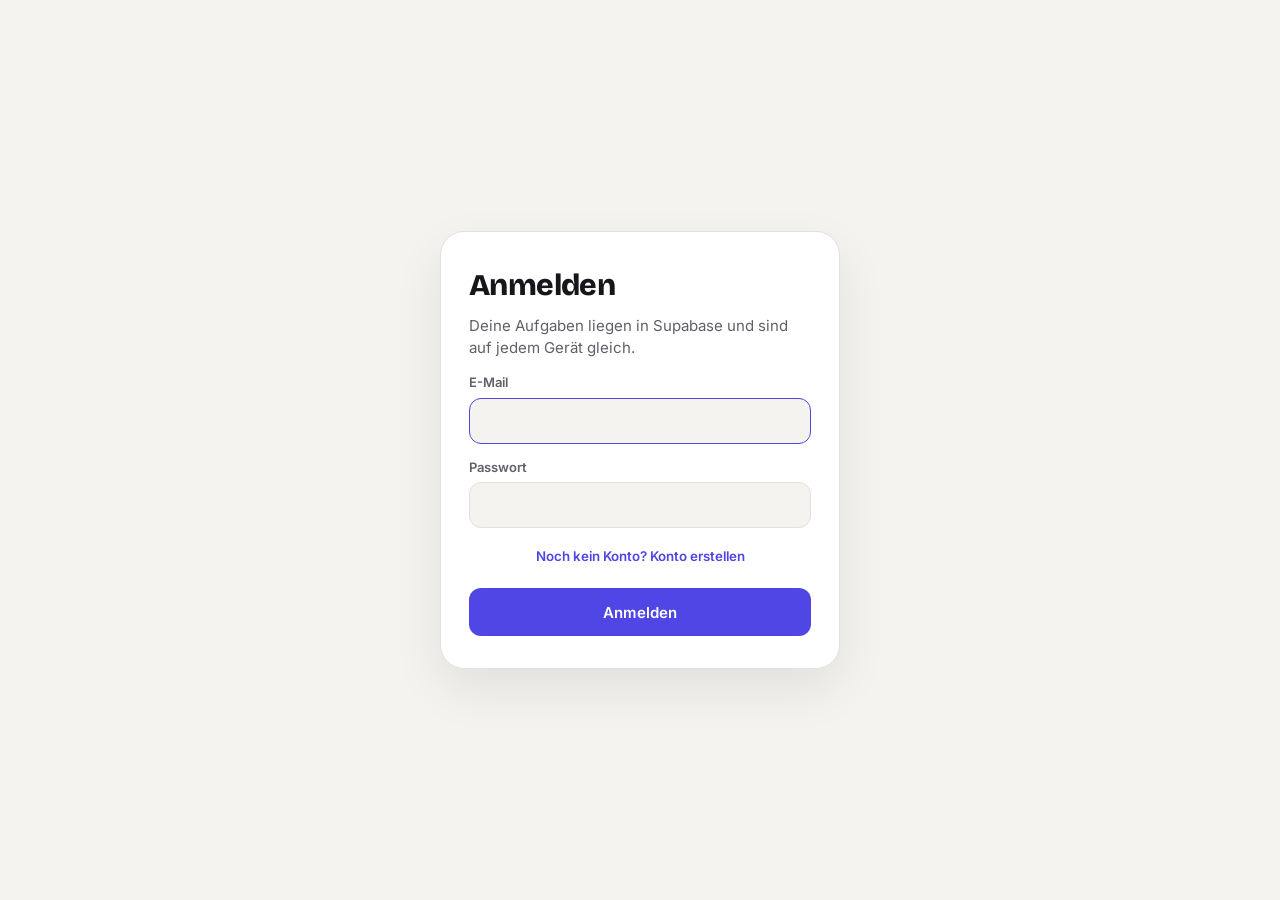
==== commit d838b689: "Web 2.9.0 Co-Authored-By: Claude Opus 5.5 <noreply@anthropic.com> Claude-Session: https://claude.ai/" ====
--- a/index.html
+++ b/index.html
@@ -13,13 +13,14 @@
 <meta name="apple-mobile-web-app-status-bar-style" content="black-translucent">
 <meta name="apple-mobile-web-app-title" content="Erledigt">
 <meta name="theme-color" content="#0E1514">
-<meta http-equiv="Content-Security-Policy" content="default-src 'self'; script-src 'self' 'unsafe-inline'; style-src 'self' 'unsafe-inline'; font-src 'self'; img-src 'self' data: https:; connect-src https://ovosbxkwqgxxfekrtlov.supabase.co wss://ovosbxkwqgxxfekrtlov.supabase.co https://meme-api.com https://api.open-meteo.com https://geocoding-api.open-meteo.com">
+<meta http-equiv="Content-Security-Policy" content="default-src 'self'; script-src 'self'; style-src 'self' 'unsafe-inline'; font-src 'self'; img-src 'self' data: https:; connect-src https://ovosbxkwqgxxfekrtlov.supabase.co wss://ovosbxkwqgxxfekrtlov.supabase.co https://api.open-meteo.com https://geocoding-api.open-meteo.com">
 <script src="vendor/supabase.js"></script>
 <link rel="stylesheet" href="styles.css">
 <link rel="stylesheet" href="web.css">
 </head>
 <body>
 <div class="titlebar" id="titlebar"><span class="tb-ic" id="tb-ic"></span><span>Erledigt</span></div>
+<div id="intro" aria-hidden="true"><div class="lg"><span class="mark"><svg viewBox="0 0 24 24" width="52" height="52" fill="none" stroke="#fff" stroke-width="3.2" stroke-linecap="round" stroke-linejoin="round"><path d="M5 12.5l4.5 4.5L19 7.5"/></svg></span><b>Erledigt</b></div></div>
 
 
 
@@ -36,7 +37,7 @@
         <svg class="sun" width="18" height="18" viewBox="0 0 24 24" fill="none" stroke="currentColor" stroke-width="2" stroke-linecap="round" aria-hidden="true"><circle cx="12" cy="12" r="4"/><path d="M12 2v2M12 20v2M4.9 4.9l1.4 1.4M17.7 17.7l1.4 1.4M2 12h2M20 12h2M4.9 19.1l1.4-1.4M17.7 6.3l1.4-1.4"/></svg>
       </button>
         <button type="button" class="hero-btn" id="search-btn" aria-label="Suchen (Strg+F)" title="Suchen (Strg+F)"><svg width="20" height="20" viewBox="0 0 24 24" fill="none" stroke="currentColor" stroke-width="2.2" stroke-linecap="round" aria-hidden="true"><circle cx="11" cy="11" r="7"/><path d="m20 20-3.5-3.5"/></svg></button>
-        <button type="button" class="hero-btn ai-btn" id="ai-btn" aria-label="Assistent (Strg+J)" title="Assistent (Strg+J)"><svg width="21" height="21" viewBox="0 0 24 24" fill="none" stroke="currentColor" stroke-width="2" stroke-linecap="round" stroke-linejoin="round" aria-hidden="true"><path d="M12 3l1.8 4.9L19 9.7l-5.2 1.8L12 16.4l-1.8-4.9L5 9.7l5.2-1.8z"/><path d="M19 15l.8 2.2L22 18l-2.2.8L19 21l-.8-2.2L16 18l2.2-.8z"/></svg></button>
+        <button type="button" class="hero-btn ai-btn" id="ai-btn" aria-label="Origami – dein Assistent (Strg+J)" title="Origami – dein Assistent (Strg+J)"><svg width="24" height="24" viewBox="0 0 100 100" aria-hidden="true"><polygon points="18,64 8,50 32,60" fill="currentColor" opacity=".55"/><polygon points="18,64 70,64 52,40" fill="currentColor"/><polygon points="36,51 61,52 40,12" fill="currentColor" opacity=".7"/><polygon points="70,64 86,40 78,62" fill="currentColor" opacity=".55"/><polygon points="86,40 96,45 84,47" fill="currentColor"/><polygon points="36,64 52,64 46,78" fill="currentColor" opacity=".8"/></svg></button>
         <button type="button" class="hero-btn" id="inbox-btn" aria-label="Mitteilungen" title="Mitteilungen" aria-expanded="false"><svg width="22" height="22" viewBox="0 0 24 24" fill="none" stroke="currentColor" stroke-width="2" stroke-linecap="round" stroke-linejoin="round" aria-hidden="true"><path d="M22 12h-6l-2 3h-4l-2-3H2"/><path d="M5.5 5h13L22 12v6a2 2 0 0 1-2 2H4a2 2 0 0 1-2-2v-6z"/></svg><span class="inbox-n" id="inbox-n" hidden></span></button>
         <button type="button" class="hero-btn" id="design-open" aria-label="Einstellungen" title="Einstellungen"><svg width="20" height="20" viewBox="0 0 24 24" fill="none" stroke="currentColor" stroke-width="2" stroke-linecap="round" stroke-linejoin="round" aria-hidden="true"><circle cx="12" cy="12" r="3"/><path d="M19.4 15a1.65 1.65 0 0 0 .33 1.82l.06.06a2 2 0 1 1-2.83 2.83l-.06-.06a1.65 1.65 0 0 0-1.82-.33 1.65 1.65 0 0 0-1 1.51V21a2 2 0 0 1-4 0v-.09A1.65 1.65 0 0 0 9 19.4a1.65 1.65 0 0 0-1.82.33l-.06.06a2 2 0 1 1-2.83-2.83l.06-.06a1.65 1.65 0 0 0 .33-1.82 1.65 1.65 0 0 0-1.51-1H3a2 2 0 0 1 0-4h.09A1.65 1.65 0 0 0 4.6 9a1.65 1.65 0 0 0-.33-1.82l-.06-.06a2 2 0 1 1 2.83-2.83l.06.06a1.65 1.65 0 0 0 1.82.33H9a1.65 1.65 0 0 0 1-1.51V3a2 2 0 0 1 4 0v.09a1.65 1.65 0 0 0 1 1.51 1.65 1.65 0 0 0 1.82-.33l.06-.06a2 2 0 1 1 2.83 2.83l-.06.06a1.65 1.65 0 0 0-.33 1.82V9a1.65 1.65 0 0 0 1.51 1H21a2 2 0 0 1 0 4h-.09a1.65 1.65 0 0 0-1.51 1z"/></svg></button>
         <div class="inbox" id="inbox" hidden role="dialog" aria-label="Mitteilungen"><div class="inbox-head"><b>Mitteilungen</b><div><button type="button" id="inbox-read">Alle gelesen</button><button type="button" id="inbox-clear">Leeren</button></div></div><div class="inbox-list" id="inbox-list"></div></div>
--- a/styles.css
+++ b/styles.css
@@ -1,23 +1,20 @@
+@font-face { font-family: "Space Grotesk"; src: url("vendor/fonts/space-grotesk-latin-700-normal.woff2") format("woff2"); font-weight: 700; font-display: swap; }
 @font-face { font-family: "Inter"; src: url("vendor/fonts/inter-latin-wght-normal.woff2") format("woff2"); font-weight: 100 900; font-display: swap; }
 @font-face { font-family: "Bricolage Grotesque"; src: url("vendor/fonts/bricolage-grotesque-latin-500-normal.woff2") format("woff2"); font-weight: 500; }
 @font-face { font-family: "Bricolage Grotesque"; src: url("vendor/fonts/bricolage-grotesque-latin-700-normal.woff2") format("woff2"); font-weight: 700; }
 @font-face { font-family: "Bricolage Grotesque"; src: url("vendor/fonts/bricolage-grotesque-latin-800-normal.woff2") format("woff2"); font-weight: 800; }
-/* Layout aus dem Design „ToDo App“: dunkle Seitenleiste mit Listen + Fortschritt, rechts Kopf, Eingabe, Karten. */
 :root { --bg: #F5F3EF; --card: #FFFFFF; --line: #E4E1DA; --chip: #F1EFEA; --seg: #EAE7E1; --fg: #16171B; --muted: #5F6168; --faint: #8A8C93; --box: #C9C5BC; --side: #16171B; --side-fg: #F5F3EF; --side-muted: #A3A5AD; --side-card: #24252B; --side-track: #3A3B42; --accent: #4F46E5; --danger: #DC2626; --warn: #F59E0B; --low: #9CA3AF; --display: "Bricolage Grotesque", ui-sans-serif, system-ui, sans-serif; --body: "Inter", ui-sans-serif, system-ui, -apple-system, "Segoe UI", sans-serif; }
-@media (prefers-color-scheme: dark) {
-  :root:not([data-theme="light"]) {
+@media (prefers-color-scheme: dark) { :root:not([data-theme="light"]) {
     --bg: #121316; --card: #1B1C21; --line: #2A2B31; --chip: #24252B; --seg: #24252B;
     --fg: #EDEDF0; --muted: #A3A5AD; --faint: #7D7F87; --box: #4A4B52;
     --side: #0B0C0E; --side-card: #1B1C21; --side-track: #2E2F35; --accent: #7C74F2;
     color-scheme: dark;
-  }
-}
+  } }
 :root[data-theme="dark"] { --bg: #121316; --card: #1B1C21; --line: #2A2B31; --chip: #24252B; --seg: #24252B; --fg: #EDEDF0; --muted: #A3A5AD; --faint: #7D7F87; --box: #4A4B52; --side: #0B0C0E; --side-card: #1B1C21; --side-track: #2E2F35; --accent: #7C74F2; color-scheme: dark; }
 * { box-sizing: border-box; }
 [hidden] { display: none !important; }
 body { background: var(--bg); color: var(--fg); font: 15px/1.45 var(--body); -webkit-font-smoothing: antialiased; padding-left: max(16px, env(safe-area-inset-left, 0px)); padding-right: max(16px, env(safe-area-inset-right, 0px)); }
 button, input { font-family: inherit; }
-/* Eigene Titelleiste (Desktop-Fenster) */
 :root { --tb: 32px; }
 .titlebar { display: none; }
 body.has-tb { padding-top: var(--tb); }
@@ -25,16 +22,13 @@
 .tb-ic { width: 16px; height: 16px; border-radius: 4px; background: var(--accent); display: grid; place-items: center; }
 .tb-ic::after { content: ""; width: 7px; height: 4px; border: 2px solid #fff; border-top: 0; border-right: 0; transform: rotate(-45deg) translate(1px, -1px); }
 body.has-tb .drawer { top: var(--tb); }
-body.mac.has-tb .titlebar { padding-left: 84px; } /* Platz für die Ampel-Knöpfe */
+body.mac.has-tb .titlebar { padding-left: 84px; }
 body.has-tb #reminders { top: calc(16px + var(--tb)); }
 @media (min-width: 1100px) { body.has-tb nav { top: calc(24px + var(--tb)); max-height: calc(100vh - 48px - var(--tb)); } }
 body.has-tb aside { top: calc(24px + var(--tb)); max-height: calc(100vh - 48px - var(--tb)); }
 button { cursor: pointer; }
 :focus-visible { outline: 2px solid var(--accent); outline-offset: 2px; }
-
 .app { max-width: 1200px; margin: 0 auto; padding-block: 0 32px; display: flex; flex-wrap: wrap; gap: 24px; align-items: flex-start; position: relative; }
-
-/* Seitenleiste */
 nav { flex: 1 1 240px; max-width: 100%; background: transparent; color: var(--fg); border-radius: 0; padding: 6px 8px 20px; display: flex; flex-direction: column; gap: 22px; --side-fg: var(--fg); --side-muted: var(--muted); --side-card: transparent; --side-track: var(--line); padding-top: 6px; }
 .brand { display: none; align-items: center; gap: 12px; padding: 0 8px; }
 .logo { width: 36px; height: 36px; border-radius: 10px; background: var(--accent); display: grid; place-items: center; }
@@ -68,13 +62,10 @@
 .bar { height: 8px; border-radius: 99px; background: var(--accent); transition: width .3s ease; }
 .ver { font-size: 11px; color: var(--side-muted); padding: 0 8px; cursor: pointer; font-variant-numeric: tabular-nums; }
 .ver:hover { color: var(--side-fg); }
-
-/* Hauptbereich */
 main { flex: 999 1 560px; min-width: 0; display: flex; flex-direction: column; gap: 20px; }
 .hello { display: flex; flex-direction: column; gap: 6px; }
 .hello span { font-size: 13px; font-weight: 600; letter-spacing: .08em; text-transform: uppercase; color: var(--muted); }
 h1 { margin: 0; font: 800 48px/1 var(--display); letter-spacing: -.03em; text-wrap: balance; }
-
 .add { background: transparent; border: 0; border-radius: 20px; padding: 0; display: flex; flex-direction: column; gap: 6px; }
 .add:focus-within { border-color: transparent; }
 .add-row { display: flex; flex-wrap: wrap; align-items: center; gap: 8px; }
@@ -87,12 +78,10 @@
 .go { min-height: 48px; padding: 0; border: 0; border-radius: 50%; background: var(--accent); color: #fff; font-size: 0; font-weight: 600; display: flex; align-items: center; gap: 0; order: 2; width: 48px; justify-content: center; }
 .go:hover { filter: brightness(1.08); }
 .hint { font-size: 13px; color: var(--muted); padding: 0 20px; display: flex; flex-wrap: wrap; gap: 6px; align-items: center; }
-/* Tipp-Zeile nur beim Tippen sichtbar – Platz bleibt reserviert, damit nichts springt */
 .hint.idle { visibility: hidden; opacity: 0; }
 .hint { transition: opacity .2s; }
 .add:focus-within .hint.idle { visibility: visible; opacity: 1; }
 .hint code { font: 500 12px var(--body); background: var(--chip); color: var(--fg); padding: 2px 8px; border-radius: 99px; }
-
 .tasks { display: flex; flex-direction: column; gap: 0; }
 .task { background: transparent; border: 0; border-radius: 12px; padding: 4px 4px 4px 6px; display: flex; align-items: center; gap: 8px; position: relative; }
 .task.sel { border-color: var(--accent); box-shadow: inset 0 0 0 1.5px var(--accent); }
@@ -115,28 +104,20 @@
 .meta .today { color: var(--accent); font-weight: 600; }
 .trash { width: 44px; height: 44px; flex: none; border: 0; border-radius: 12px; background: transparent; color: var(--faint); display: grid; place-items: center; opacity: 0; transition: opacity .15s; }
 .trash:hover { color: var(--danger); background: var(--chip); }
-
 .pop { position: absolute; left: 60px; top: calc(100% - 4px); z-index: 5; background: var(--card); border: 1px solid var(--line); border-radius: 14px; padding: 6px; box-shadow: 0 12px 32px rgb(0 0 0 / .14); display: flex; flex-direction: column; gap: 2px; min-width: 200px; }
 .pop button { border: 0; background: transparent; color: var(--fg); font-size: 14px; text-align: left; padding: 8px 10px; border-radius: 8px; display: flex; justify-content: space-between; gap: 12px; }
 .pop button:hover { background: var(--chip); }
 .pop small { color: var(--muted); }
 .pop input { font: inherit; color: var(--fg); background: var(--chip); border: 0; border-radius: 8px; padding: 8px 10px; margin-top: 4px; }
-
 .empty { border: 1.5px dashed var(--line); border-radius: 20px; padding: 48px 24px; display: flex; flex-direction: column; align-items: center; gap: 8px; text-align: center; }
 .empty b { font: 700 22px var(--display); }
 .empty span { color: var(--muted); }
-.foot { display: flex; justify-content: flex-end; }
-.foot button { min-height: 44px; padding: 0 16px; border: 0; border-radius: 12px; background: transparent; color: var(--muted); font-size: 14px; font-weight: 600; }
-.foot button:hover { background: var(--chip); color: var(--fg); }
 .note { font-size: 14px; color: var(--muted); background: var(--chip); border-radius: 14px; padding: 10px 14px; }
 .note.err { color: var(--danger); }
-
 .toast { position: fixed; left: 50%; transform: translateX(-50%); bottom: calc(20px + env(safe-area-inset-bottom, 0px)); background: #16171B; color: #F5F3EF; padding: 8px 8px 8px 16px; border-radius: 14px; display: flex; gap: 12px; align-items: center; box-shadow: 0 12px 32px rgb(0 0 0 / .25); max-width: calc(100% - 32px); }
 .toast span { overflow: hidden; text-overflow: ellipsis; white-space: nowrap; }
 .toast button { border: 0; background: transparent; color: #A9A3FF; font-weight: 600; padding: 6px 10px; border-radius: 8px; }
 .toast button:hover { background: rgb(255 255 255 / .1); }
-
-/* ---------- Anmeldung ---------- */
 .auth { position: fixed; inset: 0; z-index: 60; background: var(--bg); display: grid; place-items: center; padding: 24px; }
 .auth-card { width: min(400px, 100%); background: var(--card); border: 1px solid var(--line); border-radius: 24px; padding: 32px 28px; display: flex; flex-direction: column; gap: 14px; box-shadow: 0 20px 50px rgb(0 0 0 / .08); animation: cardIn .5s cubic-bezier(.2, .8, .2, 1) both; }
 .auth-card .brand { padding: 0; color: var(--fg); }
@@ -155,8 +136,6 @@
 .account button:hover { background: var(--side-track); }
 .sync { width: 8px; height: 8px; border-radius: 50%; background: #34D399; flex: none; transition: background .3s; }
 .sync.off { background: var(--danger); }
-
-/* ---------- Animationen ---------- */
 .ease { transition-timing-function: cubic-bezier(.2, .8, .2, 1); }
 @keyframes cardIn { from { opacity: 0; transform: translateY(12px) scale(.98); } to { opacity: 1; transform: none; } }
 @keyframes pop { 0% { transform: scale(1); } 35% { transform: scale(1.3) rotate(-6deg); } 70% { transform: scale(.92); } 100% { transform: scale(1); } }
@@ -168,7 +147,6 @@
 @keyframes shake { 0%, 100% { transform: none; } 20% { transform: translateX(-6px); } 40% { transform: translateX(6px); } 60% { transform: translateX(-4px); } 80% { transform: translateX(3px); } }
 @keyframes float { 0%, 100% { transform: translateY(0); } 50% { transform: translateY(-6px); } }
 @keyframes shine { from { transform: translateX(-100%); } to { transform: translateX(250%); } }
-
 .task { transition: border-color .15s, box-shadow .25s, transform .25s cubic-bezier(.2, .8, .2, 1); }
 .task:hover { transform: none; box-shadow: none; background: color-mix(in srgb, var(--chip) 60%, transparent); }
 .task.enter { animation: cardIn .45s cubic-bezier(.2, .8, .2, 1) both; }
@@ -179,7 +157,6 @@
 .title { background: linear-gradient(currentColor, currentColor) left 58% / 0% 1.5px no-repeat; transition: background-size .4s cubic-bezier(.2, .8, .2, 1), color .3s; }
 .task.done .title { text-decoration: none; background-size: 100% 1.5px; }
 .task.popping .title { color: var(--muted); background-size: 100% 1.5px; }
-
 .tick span { transition: background .15s, border-color .15s, transform .12s; }
 .tick:active span { transform: scale(.88); }
 .go { position: relative; overflow: hidden; }
@@ -195,18 +172,14 @@
 .brand:hover .logo { transform: rotate(-10deg) scale(1.08); }
 .bar { transition: width .6s cubic-bezier(.2, .8, .2, 1); }
 .confetti { position: fixed; left: 0; top: 0; pointer-events: none; z-index: 9999; border-radius: 2px; }
-
 .go, .prios button, .lists button, .trash, .hero-btn, .meta button, .chip-btn { transition: transform .12s ease, background .15s, color .15s, filter .15s; }
 .go:active, .prios button:active, .lists button:active, .trash:active, .hero-btn:active, .meta button:active, .chip-btn:active { transform: scale(.95); }
 body.mini nav, body.mini aside, body.mini header, body.mini .hero, body.mini .toolbar, body.mini .hint, body.mini .prios, body.mini #reminders, body.mini .tpl-wrap, body.mini .trash, body.mini .toast { display: none !important; }
-body.idle .sc *, body.idle .frog, body.idle .frog .blink, body.idle .streak.hot svg, body.idle h1, body.idle .empty b, body.idle .disco .app, body.idle .disco .task, body.idle .ai-typing span { animation-play-state: paused !important; }
-
-/* ---------- Spaß ---------- */
+body.idle .sc *, body.idle .frog, body.idle .frog .blink, body.idle .streak.hot svg, body.idle h1, body.idle .empty b, body.idle .disco .app, body.idle .disco .task { animation-play-state: paused !important; }
 ::-webkit-scrollbar { width: 10px; height: 10px; }
 ::-webkit-scrollbar-track { background: transparent; }
 ::-webkit-scrollbar-thumb { background: var(--line); border-radius: 99px; border: 2px solid var(--bg); }
 ::-webkit-scrollbar-thumb:hover { background: var(--box); }
-
 .xp .lvl { font: 800 13px/1 var(--display); background: var(--accent); color: #fff; border-radius: 8px; padding: 5px 8px; letter-spacing: .02em; }
 .xp .xpbar { background: linear-gradient(90deg, var(--accent), #EC4899); }
 .streak { display: inline-flex; align-items: center; gap: 4px; font: 700 14px/1 var(--display); color: #FB923C; }
@@ -220,22 +193,14 @@
 .side-btns .icon-only { flex: none; width: 40px; }
 .side-btns .muted .wave { display: none; }
 .side-btns :not(.muted) .x { display: none; }
-
 .day { display: flex; flex-wrap: wrap; align-items: center; gap: 10px 16px; padding: 0 4px; color: var(--muted); font-size: 14px; animation: fadeUp .4s ease both; }
-
 .chip-btn { border: 0; border-radius: 99px; background: var(--seg); color: var(--fg); font-size: 13px; font-weight: 600; padding: 6px 12px; display: inline-flex; align-items: center; gap: 6px; font-variant-numeric: tabular-nums; }
 .chip-btn:hover { background: var(--line); }
 .chip-btn.party { background: var(--accent); color: #fff; }
-.feier-edit { display: inline-flex; flex-wrap: wrap; gap: 6px; align-items: center; }
-.feier-edit input { font: inherit; color: var(--fg); background: var(--card); border: 1px solid var(--line); border-radius: 8px; padding: 4px 8px; }
-
- 
-
 .lightbox { position: fixed; inset: 0; z-index: 80; background: rgb(0 0 0 / .88); display: grid; place-items: center; padding: 24px; cursor: zoom-out; animation: fadeUp .2s ease both; }
 .lightbox img { max-width: 100%; max-height: calc(100vh - 90px); object-fit: contain; border-radius: 8px; box-shadow: 0 20px 60px rgb(0 0 0 / .5); }
 .lightbox p { color: #fff; margin: 12px 0 0; text-align: center; font-weight: 600; }
 .lightbox small { color: #bbb; display: block; text-align: center; margin-top: 4px; }
-
 .toggle-row { display: flex; align-items: center; justify-content: space-between; gap: 12px; border: 1px solid var(--line); border-radius: 16px; padding: 12px 14px; }
 .toggle-row span { color: var(--muted); font-size: 13px; }
 .switch { position: relative; width: 46px; height: 28px; border: 0; border-radius: 99px; background: var(--box); flex: none; transition: background .2s; }
@@ -248,7 +213,6 @@
 @keyframes blink { 0%, 92%, 100% { transform: scaleY(1); } 95% { transform: scaleY(.1); } }
 .frog { animation: hop 2.4s ease-in-out 3; }
 @keyframes hop { 0%, 70%, 100% { transform: translateY(0); } 80% { transform: translateY(-10px); } 90% { transform: translateY(0); } }
-
 .overlay { position: fixed; inset: 0; z-index: 70; background: rgb(10 10 14 / .55); display: grid; place-items: center; padding: 24px; animation: fadeUp .25s ease both; }
 .levelup { background: var(--card); color: var(--fg); border-radius: 28px; padding: 36px 40px; text-align: center; display: flex; flex-direction: column; gap: 6px; align-items: center; box-shadow: 0 30px 80px rgb(0 0 0 / .35); animation: lvlIn .6s cubic-bezier(.3, 1.6, .5, 1) both; max-width: 100%; }
 @keyframes lvlIn { from { opacity: 0; transform: scale(.6) rotate(-4deg); } to { opacity: 1; transform: none; } }
@@ -256,7 +220,6 @@
 .levelup .big { font: 800 64px/1 var(--display); letter-spacing: -.03em; background: linear-gradient(90deg, var(--accent), #EC4899, #F59E0B); -webkit-background-clip: text; background-clip: text; color: transparent; }
 .levelup .t { font: 700 22px var(--display); }
 .levelup button { margin-top: 14px; border: 0; border-radius: 12px; padding: 10px 18px; font-weight: 600; background: var(--accent); color: #fff; }
-
 .ach-modal { background: var(--card); color: var(--fg); border-radius: 24px; padding: 24px; width: min(640px, 100%); max-height: calc(100vh - 48px); overflow: auto; display: flex; flex-direction: column; gap: 16px; animation: lvlIn .4s cubic-bezier(.3, 1.4, .5, 1) both; }
 .ach-modal header { display: flex; justify-content: space-between; align-items: center; gap: 16px; padding: 0; }
 .ach-modal h2 { margin: 0; font: 800 28px var(--display); }
@@ -269,15 +232,12 @@
 .ach b { display: block; font-weight: 600; }
 .ach span { font-size: 13px; color: var(--muted); }
 .reminder.badge .ic { background: linear-gradient(135deg, #F59E0B, #EC4899); }
-
 @keyframes hue { to { filter: hue-rotate(360deg); } }
 .disco .app { animation: hue 1.6s linear infinite; }
 .disco .task { animation: wiggle .5s ease-in-out infinite alternate; }
 @keyframes wiggle { from { transform: rotate(-.6deg); } to { transform: rotate(.6deg); } }
-
-/* ---------- 1.5: Mitteilungs-Zentrale ---------- */
-.head-right { display: flex; align-items: center; gap: 10px; position: relative; flex-wrap: wrap; min-width: 0; flex: 1; justify-content: space-between; }
-@media (max-width: 520px) { .head-right { gap: 6px; } .seg button, .view-seg button { padding: 0 10px; } .inbox-btn { width: 42px; height: 42px; } }
+@media (max-width: 520px) { .view-seg button { padding: 0 10px; }
+.inbox-btn { width: 42px; height: 42px; } }
 .inbox-btn { position: relative; width: 42px; height: 42px; border: 0; border-radius: 50%; background: transparent; color: var(--fg); display: grid; place-items: center; transition: transform .12s, background .15s; }
 .inbox-btn:hover { background: var(--chip); }
 .inbox-btn:active { transform: scale(.95); }
@@ -301,13 +261,10 @@
 .note-row .tx span { font-size: 13px; color: var(--muted); white-space: pre-line; }
 .note-row time { font-size: 11px; color: var(--faint); white-space: nowrap; }
 .inbox-empty { padding: 32px 16px; text-align: center; color: var(--muted); }
-
-/* ---------- 1.6: Details, Vorlagen, Suche, Woche, Mini ---------- */
 .meta .ind { display: inline-flex; align-items: center; gap: 4px; color: var(--muted); font-size: 12px; font-weight: 600; padding: 3px 6px; }
 .meta .ind.full { color: #16A34A; }
 .title[data-act="open"] { cursor: pointer; }
 .title[data-act="open"]:hover { text-decoration: underline; text-decoration-color: var(--line); text-underline-offset: 3px; }
-
 .drawer-bg { position: fixed; inset: 0; z-index: 55; background: rgb(10 10 14 / .35); animation: fadeUp .2s ease both; }
 .drawer { position: fixed; top: 0; right: 0; bottom: 0; z-index: 56; width: min(480px, 100%); background: var(--card); color: var(--fg); border-left: 1px solid var(--line); box-shadow: -20px 0 50px rgb(0 0 0 / .18); display: flex; flex-direction: column; animation: slideIn .28s cubic-bezier(.2, .8, .2, 1) both; }
 @keyframes slideIn { from { transform: translateX(40px); opacity: 0; } to { transform: none; opacity: 1; } }
@@ -346,7 +303,6 @@
 .drawer-foot button { border: 0; border-radius: 10px; padding: 9px 12px; font-size: 13px; font-weight: 600; background: var(--chip); color: var(--fg); }
 .drawer-foot .danger { color: var(--danger); margin-left: auto; }
 .drawer-foot input { flex: 1; min-width: 140px; border: 1px solid var(--accent); border-radius: 10px; padding: 8px 10px; background: var(--bg); color: var(--fg); font: inherit; outline: 0; }
-
 .tpl-wrap { position: relative; order: 4; }
 .tpl-btn { min-height: 44px; padding: 0 12px; border-radius: 12px; border: 1.5px solid var(--line); background: var(--card); color: var(--fg); font-size: 13px; font-weight: 600; display: flex; align-items: center; gap: 6px; }
 .tpl-menu { position: absolute; right: 0; top: calc(100% + 6px); z-index: 40; width: 300px; background: var(--card); border: 1px solid var(--line); border-radius: 14px; box-shadow: 0 16px 40px rgb(0 0 0 / .16); padding: 6px; animation: popIn .16s ease-out; }
@@ -355,7 +311,6 @@
 .tpl-menu .tpl small { color: var(--muted); margin-left: auto; white-space: nowrap; }
 .tpl-menu .tpl .rm { margin-left: 4px; color: var(--faint); padding: 0 4px; }
 .tpl-menu p { margin: 6px 10px; font-size: 12px; color: var(--muted); }
-
 .search { position: fixed; inset: 0; z-index: 72; background: rgb(10 10 14 / .4); display: flex; justify-content: center; align-items: flex-start; padding: 12vh 16px 16px; animation: fadeUp .15s ease both; }
 .search-box { width: min(640px, 100%); background: var(--card); color: var(--fg); border-radius: 18px; box-shadow: 0 30px 80px rgb(0 0 0 / .3); overflow: hidden; }
 .search-box input { width: 100%; border: 0; border-bottom: 1px solid var(--line); background: transparent; color: var(--fg); font: 18px var(--body); padding: 18px 20px; outline: 0; }
@@ -370,7 +325,6 @@
 .sr .hit { display: block; font-size: 12px; color: var(--muted); overflow: hidden; text-overflow: ellipsis; white-space: nowrap; }
 .search-empty { padding: 20px; color: var(--muted); text-align: center; }
 .search-foot { border-top: 1px solid var(--line); padding: 8px 14px; font-size: 12px; color: var(--muted); display: flex; gap: 14px; }
-
 .view-seg { display: flex; gap: 4px; background: var(--seg); border-radius: 14px; padding: 4px; }
 .view-seg button { min-height: 40px; padding: 0 12px; border: 0; border-radius: 10px; background: transparent; color: var(--muted); font-size: 14px; font-weight: 600; display: flex; align-items: center; gap: 6px; }
 .view-seg button[aria-pressed="true"] { background: var(--card); color: var(--fg); box-shadow: 0 1px 2px rgb(22 23 27 / .12); }
@@ -396,11 +350,9 @@
 .wk-chip { border: 1px solid var(--line); border-radius: 99px; background: var(--card); padding: 5px 10px; font-size: 13px; cursor: grab; border-left: 3px solid var(--task-c, var(--line)); }
 .wk-more { font-size: 12px; color: var(--muted); padding: 0 8px 8px; }
 @media (max-width: 1100px) { .wk-grid { grid-template-columns: repeat(4, minmax(0, 1fr)); } }
-
 .mini-head { display: none; }
 body.mini { overflow: hidden; }
 body.mini .app { display: block; max-width: none; padding: 0; }
-
 body.mini main { gap: 8px; height: 100vh; padding: 0; }
 body.mini .mini-head { display: flex; align-items: center; gap: 8px; padding: 10px 10px 6px 14px; -webkit-app-region: drag; user-select: none; }
 body.mini .mini-head b { font: 800 18px var(--display); flex: 1; }
@@ -423,55 +375,25 @@
 body.mini .meta .listchip { display: none; }
 body.mini .empty { padding: 24px 12px; margin: 0 10px; }
 body.mini .empty b { font-size: 17px; }
-
-/* ---------- 1.5: Design ---------- */
 .design { width: min(720px, 100%); }
 .design h3 { margin: 4px 0 -4px; font-size: 12px; font-weight: 700; letter-spacing: .1em; text-transform: uppercase; color: var(--muted); }
-.h3-sub { font-weight: 400; font-size: 12px; color: var(--muted); text-transform: none; letter-spacing: 0; margin-left: 6px; }
-.swatches { display: grid; grid-template-columns: repeat(auto-fill, minmax(118px, 1fr)); gap: 10px; }
 .swatch { border: 2px solid var(--line); border-radius: 16px; padding: 8px; background: var(--card); color: var(--fg); display: flex; flex-direction: column; gap: 8px; text-align: left; font-size: 13px; font-weight: 600; transition: border-color .15s, transform .15s; }
 .swatch:hover { transform: translateY(-2px); }
 .swatch[aria-pressed="true"] { border-color: var(--accent); box-shadow: 0 0 0 3px color-mix(in srgb, var(--accent) 25%, transparent); }
-.swatch .pv { width: 100%; align-self: stretch; height: 58px; border-radius: 10px; display: flex; overflow: hidden; border: 1px solid rgb(0 0 0 / .06); }
-.swatch .pv .pv-side { width: 30%; flex: none; display: block; }
-.swatch .pv .pv-main { flex: 1; padding: 8px; display: flex; flex-direction: column; gap: 5px; }
-.swatch .pv .pv-main b { display: block; height: 7px; border-radius: 4px; background: rgb(0 0 0 / .12); }
 .swatch.locked { opacity: .6; }
-.swatch.locked .pv { background: repeating-linear-gradient(45deg, var(--chip), var(--chip) 6px, var(--line) 6px, var(--line) 12px); align-items: center; justify-content: center; font: 800 20px var(--display); color: var(--muted); }
 .opt-row { display: flex; gap: 4px; background: var(--seg); border-radius: 12px; padding: 4px; width: fit-content; flex-wrap: wrap; }
 .opt-row button { border: 0; border-radius: 9px; padding: 8px 14px; font-size: 13px; font-weight: 600; background: transparent; color: var(--muted); }
 .opt-row button[aria-pressed="true"] { background: var(--card); color: var(--fg); box-shadow: 0 1px 2px rgb(0 0 0 / .1); }
-.design-grid { display: grid; grid-template-columns: repeat(auto-fit, minmax(200px, 1fr)); gap: 14px 20px; }
-.design-grid > div { display: flex; flex-direction: column; gap: 8px; }
-.design-grid > div > span { font-size: 13px; font-weight: 600; }
-.wtoggles { display: grid; grid-template-columns: repeat(auto-fill, minmax(250px, 1fr)); gap: 8px; }
-.wtoggles .toggle-row { padding: 10px 12px; }
 #custom-color { width: 44px; height: 36px; border: 0; padding: 0; background: none; cursor: pointer; }
-
-/* Seitenleiste hell / in Akzentfarbe */
-
-/* Ecken eckig */
-
-/* Kompakt */
-
-/* Bunte Widgets: jede Karte eigene Farbe */
-
-/* Widgets ausblenden */
-
-/* Arcade (geheim) */
 .arcade h1 { text-shadow: 0 0 18px rgb(34 211 238 / .6); letter-spacing: .02em; }
 .arcade .task { box-shadow: 0 0 0 1px rgb(236 72 153 / .25), 0 0 18px rgb(34 211 238 / .08); }
 .arcade nav { box-shadow: 0 0 30px rgb(168 85 247 / .25); }
 .arcade .go { box-shadow: 0 0 18px rgb(34 211 238 / .5); color: #0B0420; }
-
-/* ---------- 1.4: Wiederholen, Fokus, Rituale ---------- */
 .rep { display: inline-flex; align-items: center; gap: 4px; color: var(--accent); font-weight: 600; margin-left: 4px; }
 .pop-sep { font-size: 11px; font-weight: 700; letter-spacing: .08em; text-transform: uppercase; color: var(--muted); padding: 8px 10px 2px; }
 .pop-rep { display: flex; flex-wrap: wrap; gap: 4px; padding: 2px 4px 4px; max-width: 260px; }
 .pop .pop-rep button { padding: 5px 9px; font-size: 12px; background: var(--chip); border-radius: 99px; }
 .pop .pop-rep button[aria-pressed="true"] { background: var(--accent); color: #fff; }
-
-
 .plan { width: min(620px, 100%); }
 .plan h3 { margin: 6px 0 4px; font-size: 12px; font-weight: 700; letter-spacing: .1em; text-transform: uppercase; color: var(--muted); }
 .plan h3.late { color: var(--danger); }
@@ -485,7 +407,6 @@
 .plan-foot .go { min-height: 44px; }
 .plan-foot .link { border: 0; background: transparent; color: var(--accent); font-weight: 600; }
 .plan-empty { color: var(--muted); }
-
 .week-bars { display: grid; grid-template-columns: repeat(var(--n), 1fr); gap: 10px; align-items: end; height: 160px; padding: 8px 4px 0; }
 .week-bars div { display: flex; flex-direction: column; align-items: center; gap: 6px; height: 100%; justify-content: flex-end; }
 .week-bars i { display: block; width: 100%; max-width: 54px; border-radius: 10px 10px 4px 4px; background: linear-gradient(180deg, var(--accent), #EC4899); min-height: 4px; animation: grow .7s cubic-bezier(.2, .8, .2, 1) both; transform-origin: bottom; }
@@ -500,31 +421,18 @@
 .week-verdict { font: 800 24px/1.15 var(--display); margin: 0; text-wrap: balance; }
 .week-note { color: var(--muted); margin: 0; }
 .tc-btns { display: flex; gap: 4px; flex-wrap: wrap; }
-
 .friday h1 { background: linear-gradient(90deg, #F59E0B, #EC4899, #8B5CF6, #F59E0B); background-size: 300% 100%; -webkit-background-clip: text; background-clip: text; color: transparent; animation: fri 8s linear 4; }
 @keyframes fri { to { background-position: 300% 0; } }
 .friday.friday-accent { --accent: #DB2777; }
-
-/* Meme-Bewertung */
-
-@keyframes memeOut { to { opacity: 0; transform: translateX(-30px) rotate(-4deg) scale(.92); } }
-
-/* Breite Fenster: Seitenleiste | Aufgaben | Heute + Meme */
-@media (min-width: 1100px) {
-  .app { display: grid; grid-template-columns: 270px minmax(0, 1fr); max-width: 1500px; align-items: start; }
-  nav { position: sticky; top: 24px; max-height: calc(100vh - 48px); overflow: auto; }
-}
-@media (min-width: 1500px) {
-  .app { grid-template-columns: 270px minmax(0, 1fr) 420px; max-width: 1880px; }
-}
+@media (min-width: 1100px) { .app { display: grid; grid-template-columns: 270px minmax(0, 1fr); max-width: 1500px; align-items: start; }
+nav { position: sticky; top: 24px; max-height: calc(100vh - 48px); overflow: auto; } }
+@media (min-width: 1500px) { .app { grid-template-columns: 270px minmax(0, 1fr) 420px; max-width: 1880px; } }
 aside { display: flex; flex-direction: column; gap: 6px; position: sticky; top: 12px; min-width: 0; max-height: calc(100vh - 48px); overflow: auto; padding-top: 2px; }
-
 .today-card.static { animation: none; }
 .task.has-pop { z-index: 30; transform: none !important; }
 .today-card { background: transparent; border: 0; border-radius: 0; padding: 0 6px; display: flex; flex-direction: column; gap: 12px; animation: cardIn .5s cubic-bezier(.2, .8, .2, 1) both; }
 .today-card .tc-top { display: flex; justify-content: space-between; align-items: flex-start; color: var(--muted); font-size: 13px; flex-direction: column; gap: 2px; }
 .today-card .tc-top b { font: 700 20px var(--display); color: var(--fg); }
-
 .tc-stats { display: flex; grid-template-columns: repeat(4, 1fr); gap: 18px; align-items: center; }
 .tc-stats div { background: none; border-radius: 14px; padding: 4px 6px; display: flex; flex-direction: column; gap: 2px; }
 .tc-stats b { font: 800 24px/1 var(--display); font-variant-numeric: tabular-nums; }
@@ -535,14 +443,11 @@
 .ring-tile em { position: absolute; inset: 0; display: grid; place-items: center; font: 700 13px var(--body); font-style: normal; font-variant-numeric: tabular-nums; }
 .ring-tile > div:not(.ring) { min-width: 0; background: none !important; padding: 0 !important; }
 .ring-tile > div b { font-size: 16px; }
-
-/* Abschnitte in der Liste */
 .sec-h { display: flex; align-items: baseline; gap: 8px; padding: 20px 6px 4px; font-size: 15px; letter-spacing: 0; text-transform: none; color: var(--fg); }
 .sec-h:first-child { padding-top: 0; }
 .sec-h b { font-weight: 700; }
 .sec-h span { color: var(--faint); font-variant-numeric: tabular-nums; }
 .sec-h.late b { color: var(--danger); }
-/* Heute erledigt */
 .done-today { margin-top: 10px; }
 .done-today summary { cursor: pointer; list-style: none; display: flex; align-items: center; gap: 8px; padding: 10px 6px; font-size: 12px; letter-spacing: .1em; text-transform: uppercase; color: var(--muted); }
 .done-today summary::-webkit-details-marker { display: none; }
@@ -551,19 +456,10 @@
 .done-today summary b { font-weight: 700; color: var(--faint); }
 .done-today .task { opacity: .6; }
 .done-today .task:hover { opacity: .9; }
-
- 
-@keyframes quoteSwap { from { color: var(--accent); transform: translateY(3px); } to { transform: none; } }
-
-@media (max-width: 640px) {
-  h1 { font-size: 36px; }
-  .keys { display: none; }
-  .prios button { padding: 0 10px; }
-}
-
+@media (max-width: 640px) { h1 { font-size: 36px; }
+.keys { display: none; }
+.prios button { padding: 0 10px; } }
 @media (prefers-reduced-motion: reduce) { *, *::after { transition: none !important; animation: none !important; } }
-
-/* ---------- 1.7: Assistent (lokale KI) + Nachfragen ---------- */
 .ai-btn { color: var(--accent); }
 .ai-btn.on { background: var(--accent); color: #fff; }
 .ai-panel { z-index: 57; width: min(460px, 100%); }
@@ -576,46 +472,18 @@
 .ai-head select { border: 1px solid var(--line); background: var(--bg); color: var(--fg); border-radius: 9px; padding: 6px 8px; font: 13px var(--body); max-width: 130px; }
 .ai-head button { border: 0; background: var(--chip); color: var(--fg); border-radius: 10px; height: 34px; padding: 0 10px; font-size: 13px; font-weight: 600; flex: none; }
 .ai-head .x { width: 34px; padding: 0; font-size: 18px; }
-/* Leistungs-Regler. Volle Leistung = Platine: dunkle Leiste mit rotem Rand, einmal fließt Strom ruhig durch die Leiterbahnen */
 .ai-perf { position: relative; overflow: hidden; padding: 12px 20px 10px; border-bottom: 1px solid var(--line); display: flex; flex-direction: column; gap: 6px; isolation: isolate; }
-.ai-perf-row { display: flex; align-items: center; gap: 12px; position: relative; z-index: 1; }
 .ai-perf .pl { border: 0; background: transparent; padding: 0; font-size: 13px; font-weight: 600; color: var(--faint); transition: color .5s; }
-.ai-perf[data-mode="spar"] .pl-spar { color: #16A34A; }
-.ai-perf[data-mode="normal"] .pl-full { color: #F43F5E; }
 .ai-perf small { color: var(--muted); font-size: 12px; position: relative; z-index: 1; }
-.ai-slider { position: relative; width: 74px; height: 34px; border-radius: 99px; flex: none; cursor: pointer; touch-action: none; outline: 0; background: #16A34A; box-shadow: inset 0 2px 6px rgb(0 0 0 / .25); transition: background .6s ease, box-shadow .6s ease; }
-.ai-perf[data-mode="normal"] .ai-slider { background: #1A0B10; box-shadow: inset 0 0 0 1px rgb(244 63 94 / .55), 0 0 14px rgb(244 63 94 / .25); }
-/* feine Leiterbahnen in der Leiste */
-.ai-slider::before { content: ""; position: absolute; inset: 0; border-radius: inherit; opacity: 0; transition: opacity .6s ease; background: linear-gradient(90deg, transparent 18%, rgb(244 63 94 / .55) 18% 19%, transparent 19%) 0 50% / 100% 1px no-repeat,
-              linear-gradient(90deg, transparent 8%, rgb(244 63 94 / .35) 8% 46%, transparent 46%) 0 30% / 100% 1px no-repeat,
-              linear-gradient(90deg, transparent 12%, rgb(244 63 94 / .35) 12% 40%, transparent 40%) 0 70% / 100% 1px no-repeat; }
-.ai-perf[data-mode="normal"] .ai-slider::before { opacity: 1; }
-.ai-slider:focus-visible { outline: 2px solid var(--accent); outline-offset: 3px; }
-.ai-slider .knob { position: absolute; top: 3px; left: 3px; width: 28px; height: 28px; border-radius: 50%; background: #fff; box-shadow: 0 2px 6px rgb(0 0 0 / .3); display: grid; place-items: center; transition: transform .6s cubic-bezier(.3, 1.2, .5, 1), box-shadow .6s ease; will-change: transform; }
-.ai-perf[data-mode="normal"] .ai-slider .knob { transform: translateX(40px); box-shadow: 0 2px 6px rgb(0 0 0 / .4), 0 0 10px rgb(244 63 94 / .45); }
-.ai-slider.dragging .knob { transition: none; }
-.ai-slider .knob svg { position: absolute; transition: opacity .45s ease, transform .45s ease; }
-.ai-slider .i-leaf { color: #16A34A; }
-.ai-slider .i-bolt { color: #E11D48; opacity: 0; transform: scale(.6); }
-.ai-perf[data-mode="normal"] .i-leaf { opacity: 0; transform: scale(.6); }
-.ai-perf[data-mode="normal"] .i-bolt { opacity: 1; transform: none; }
-/* Leiterbahnen hinter dem Regler (SVG wird per JS gezeichnet) */
-.ai-circuit { position: absolute; inset: 0; z-index: 0; pointer-events: none; opacity: 0; transition: opacity .8s ease; }
-.ai-perf[data-mode="normal"] .ai-circuit { opacity: 1; }
-.ai-circuit .base { fill: none; stroke: #F43F5E; stroke-opacity: .16; stroke-width: 1; }
-.ai-circuit .pad { fill: #F43F5E; fill-opacity: .3; }
-.ai-circuit .pulse { fill: none; stroke: #FB7185; stroke-width: 1.6; stroke-linecap: round; stroke-dasharray: 9 100; stroke-dashoffset: 9; opacity: 0; filter: drop-shadow(0 0 3px #F43F5E); }
-.ai-perf.flow .ai-circuit .pulse { animation: tracePulse 1.6s cubic-bezier(.4, 0, .2, 1) both; }
 @keyframes tracePulse { 0% { stroke-dashoffset: 9; opacity: 0; } 8% { opacity: 1; } 85% { opacity: 1; } 100% { stroke-dashoffset: -100; opacity: 0; } }
-.ai-perf.flow .ai-circuit .pad { animation: padLight 1.6s ease-out both; }
 @keyframes padLight { 0%, 55% { fill-opacity: .3; } 75% { fill-opacity: 1; } 100% { fill-opacity: .3; } }
-@media (prefers-reduced-motion: reduce) { .ai-perf.flow .ai-circuit .pulse, .ai-perf.flow .ai-circuit .pad { animation: none; } }
 .ai-body { flex: 1; overflow: auto; padding: 16px 16px 8px; display: flex; flex-direction: column; gap: 12px; }
 .ai-msg { max-width: 92%; border-radius: 16px; padding: 10px 13px; font-size: 14px; line-height: 1.5; overflow-wrap: anywhere; }
 .ai-msg.user { align-self: flex-end; background: var(--accent); color: #fff; border-bottom-right-radius: 5px; white-space: pre-wrap; }
 .ai-ctxlbl { display: block; font-size: 11px; opacity: .75; margin-bottom: 2px; }
 .ai-msg.bot { align-self: flex-start; background: var(--chip); color: var(--fg); border-bottom-left-radius: 5px; }
-.ai-msg.bot p { margin: 0 0 8px; } .ai-msg.bot p:last-child { margin: 0; }
+.ai-msg.bot p { margin: 0 0 8px; }
+.ai-msg.bot p:last-child { margin: 0; }
 .ai-msg.bot pre { background: var(--bg); border: 1px solid var(--line); border-radius: 10px; padding: 8px 10px; white-space: pre-wrap; font: 12.5px/1.45 ui-monospace, Consolas, monospace; margin: 6px 0; }
 .ai-msg.bot ul { margin: 4px 0 8px; padding-left: 20px; }
 .ai-msg.err { background: color-mix(in srgb, var(--danger) 14%, var(--card)); }
@@ -627,9 +495,6 @@
 .ai-act button { border: 0; border-radius: 9px; padding: 7px 11px; font-size: 13px; font-weight: 600; background: var(--accent); color: #fff; flex: none; }
 .ai-act.done button { background: #16A34A; }
 .ai-act.bad { opacity: .6; }
-.ai-typing span { display: inline-block; width: 6px; height: 6px; margin-right: 3px; border-radius: 50%; background: var(--muted); animation: aiDot 1s infinite; }
-.ai-phase { display: block; color: var(--muted); font-size: 12px; margin-top: 4px; }
-.ai-typing span:nth-child(2) { animation-delay: .15s; } .ai-typing span:nth-child(3) { animation-delay: .3s; }
 @keyframes aiDot { 0%, 100% { opacity: .25; transform: none; } 50% { opacity: 1; transform: translateY(-3px); } }
 .ai-empty { color: var(--muted); font-size: 14px; text-align: center; padding: 18px 8px 4px; }
 .ai-empty b { display: block; color: var(--fg); font: 800 18px var(--display); margin-bottom: 4px; }
@@ -641,8 +506,10 @@
 .ai-setup button { border: 0; border-radius: 10px; padding: 9px 13px; font-weight: 600; background: var(--accent); color: #fff; }
 .ai-setup button.sec { background: var(--card); color: var(--fg); }
 .ai-model { display: flex; align-items: center; gap: 10px; background: var(--card); border: 1px solid var(--line); border-radius: 12px; padding: 10px 12px; }
-.ai-model div { flex: 1; } .ai-model small { display: block; color: var(--muted); font-size: 12px; }
-.ai-prog { height: 6px; border-radius: 99px; background: var(--card); overflow: hidden; } .ai-prog div { height: 100%; background: var(--accent); transition: width .3s; }
+.ai-model div { flex: 1; }
+.ai-model small { display: block; color: var(--muted); font-size: 12px; }
+.ai-prog { height: 6px; border-radius: 99px; background: var(--card); overflow: hidden; }
+.ai-prog div { height: 100%; background: var(--accent); transition: width .3s; }
 .ai-chips { display: flex; gap: 6px; flex-wrap: wrap; padding: 0 16px 8px; }
 .ai-chips button { border: 1px solid var(--line); background: var(--card); color: var(--fg); border-radius: 99px; padding: 6px 11px; font-size: 12.5px; font-weight: 600; }
 .ai-chips button:hover { border-color: var(--accent); }
@@ -664,27 +531,34 @@
 #d-sol { width: 100%; border: 1px solid var(--line); border-radius: 12px; background: var(--bg); color: var(--fg); font: 14px/1.5 var(--body); padding: 10px 12px; resize: vertical; outline: 0; field-sizing: content; }
 #d-sol:focus { border-color: var(--accent); }
 .solve { position: fixed; left: 50%; transform: translateX(-50%); bottom: calc(80px + env(safe-area-inset-bottom, 0px)); z-index: 45; width: min(460px, calc(100% - 32px)); background: var(--card); color: var(--fg); border: 1px solid var(--line); border-radius: 18px; box-shadow: 0 18px 50px rgb(0 0 0 / .22); padding: 12px 14px; display: flex; flex-direction: column; gap: 8px; animation: toastIn .3s cubic-bezier(.2, .8, .2, 1); }
-.solve-h { display: flex; align-items: baseline; gap: 8px; } .solve-h small { flex: 1; min-width: 0; color: var(--muted); overflow: hidden; text-overflow: ellipsis; white-space: nowrap; }
+.solve-h { display: flex; align-items: baseline; gap: 8px; }
+.solve-h small { flex: 1; min-width: 0; color: var(--muted); overflow: hidden; text-overflow: ellipsis; white-space: nowrap; }
 .solve-h button { border: 0; background: transparent; color: var(--faint); font-size: 18px; }
-.solve-row { display: flex; gap: 8px; } .solve-row input { flex: 1; min-width: 0; border: 1px solid var(--line); border-radius: 10px; background: var(--bg); color: var(--fg); font: 14px var(--body); padding: 9px 10px; outline: 0; } .solve-row input:focus { border-color: var(--accent); }
+.solve-row { display: flex; gap: 8px; }
+.solve-row input { flex: 1; min-width: 0; border: 1px solid var(--line); border-radius: 10px; background: var(--bg); color: var(--fg); font: 14px var(--body); padding: 9px 10px; outline: 0; }
+.solve-row input:focus { border-color: var(--accent); }
 .solve-row button { border: 0; border-radius: 10px; padding: 0 14px; background: var(--accent); color: #fff; font-weight: 600; }
 .solve-never { align-self: flex-start; border: 0; background: transparent; color: var(--faint); font-size: 12px; padding: 0; text-decoration: underline; }
 body.mini .solve { display: none !important; }
 .ach-modal.rep { width: min(640px, 100%); }
-.rep-seg { display: flex; gap: 6px; flex-wrap: wrap; } .rep-seg button { border: 1px solid var(--line); background: var(--card); color: var(--fg); border-radius: 99px; padding: 6px 12px; font-size: 13px; font-weight: 600; }
+.rep-seg { display: flex; gap: 6px; flex-wrap: wrap; }
+.rep-seg button { border: 1px solid var(--line); background: var(--card); color: var(--fg); border-radius: 99px; padding: 6px 12px; font-size: 13px; font-weight: 600; }
 .rep-seg button[aria-pressed="true"] { background: var(--accent); border-color: var(--accent); color: #fff; }
 .rep-n { color: var(--muted); }
 #rep-out { width: 100%; min-height: 260px; max-height: 50vh; border: 1px solid var(--line); border-radius: 14px; background: var(--bg); color: var(--fg); font: 14px/1.55 var(--body); padding: 12px 14px; resize: vertical; outline: 0; }
-.rep-acts { display: flex; gap: 8px; flex-wrap: wrap; } .rep-acts button { border: 0; border-radius: 10px; padding: 9px 14px; font-weight: 600; background: var(--chip); color: var(--fg); } .rep-acts button.primary { background: var(--accent); color: #fff; } .rep-acts button:disabled { opacity: .6; }
+.rep-acts { display: flex; gap: 8px; flex-wrap: wrap; }
+.rep-acts button { border: 0; border-radius: 10px; padding: 9px 14px; font-weight: 600; background: var(--chip); color: var(--fg); }
+.rep-acts button.primary { background: var(--accent); color: #fff; }
+.rep-acts button:disabled { opacity: .6; }
 .meta .ind.mail { color: var(--fg); background: var(--chip); border-radius: 8px; padding: 3px 8px; max-width: 180px; overflow: hidden; text-overflow: ellipsis; white-space: nowrap; }
 .mail-drop { position: fixed; inset: 0; z-index: 90; background: color-mix(in srgb, var(--accent) 18%, rgb(10 10 14 / .35)); display: grid; place-items: center; pointer-events: none; animation: fadeUp .15s ease both; }
 .mail-drop > div { background: var(--card); color: var(--fg); border: 3px dashed var(--accent); border-radius: 24px; padding: 34px 44px; display: flex; flex-direction: column; align-items: center; gap: 8px; text-align: center; box-shadow: 0 30px 80px rgb(0 0 0 / .25); }
-.mail-drop svg { color: var(--accent); } .mail-drop b { font: 800 24px var(--display); } .mail-drop span { color: var(--muted); }
+.mail-drop svg { color: var(--accent); }
+.mail-drop b { font: 800 24px var(--display); }
+.mail-drop span { color: var(--muted); }
 .reminder.nudge .ic { background: linear-gradient(135deg, #6366F1, #06B6D4); }
 .reminder.nudge .acts { flex-wrap: wrap; }
 body.mini .ai-btn, body.mini #ai { display: none !important; }
-
-/* Himmel im Kopfbereich */
 .sc { display: none; }
 .sc svg { position: absolute; inset: 0; width: 100%; height: 100%; display: block; }
 .sc-move { will-change: transform; pointer-events: none; }
@@ -699,15 +573,12 @@
 @keyframes scShim { 50% { opacity: .7; } }
 .sc .smk { animation: scSmk 6s ease-out infinite; opacity: 0; transform-box: fill-box; }
 @keyframes scSmk { 0% { transform: translate(0, 0) scale(.6); opacity: 0; } 15% { opacity: .8; } 100% { transform: translate(18px, -30px) scale(2.4); opacity: 0; } }
-/* Regen, Schnee, Blitze: ein Canvas über der Landschaft */
 .sc-fx { position: absolute; inset: 0; width: 100%; height: 100%; pointer-events: none; }
 .sc-flash { position: absolute; inset: 0; opacity: 0; pointer-events: none; mix-blend-mode: screen; }
 .sc .sc-clouds { transition: filter .08s; }
 .sc.sc-lit .sc-clouds { filter: brightness(1.9) saturate(.6); }
 @media (prefers-reduced-motion: reduce) { .sc * { animation: none !important; } }
 @media (max-width: 700px) { body.has-scene .hello { min-height: 130px; padding: 16px; } }
-
-/* Einrichtung */
 .ach-modal.setup { width: min(520px, 100%); display: flex; flex-direction: column; gap: 16px; }
 .su-row { display: flex; flex-direction: column; gap: 6px; }
 .su-row > span { font-size: 12px; font-weight: 700; letter-spacing: .08em; text-transform: uppercase; color: var(--muted); }
@@ -721,8 +592,6 @@
 .su-hits small { margin-left: 4px; }
 .su-acts { display: flex; justify-content: flex-end; }
 .su-acts .primary { background: var(--accent); color: #fff; border: 0; border-radius: 12px; padding: 10px 18px; font: 700 15px var(--body); cursor: pointer; }
-
-/* Kalender (Monat) */
 .mo-hint { color: var(--muted); font-size: 13px; margin-left: 8px; display: none; }
 .mo-grid { display: grid; grid-template-columns: repeat(7, minmax(0, 1fr)); gap: 0; }
 .mo-wd { font-size: 12px; font-weight: 700; letter-spacing: .08em; text-transform: uppercase; color: var(--muted); padding: 0 6px 2px; }
@@ -755,14 +624,9 @@
 #mo-in { flex: 1 1 100%; }
 #mo-time { flex: 1; }
 .mo-ok { border: 0; border-radius: 8px; background: var(--accent); color: #fff; font-weight: 700; padding: 0 10px; cursor: pointer; }
-@media (max-width: 900px) { .mo-cell { min-height: 76px; } .mo-hint { display: none; } }
-
-/* =====================================================================
-   Kopfbereich, Seitenleiste, Heute-Spalte (ruhiger Look wie die Handy-App)
-   ===================================================================== */
+@media (max-width: 900px) { .mo-cell { min-height: 76px; }
+.mo-hint { display: none; } }
 html { overflow-anchor: none; }
-/* Himmel: randlos über die ganze Fensterbreite, läuft unten weich aus.
-   --hx = linker Rand der App-Spalte, damit Titel und Seitenleiste bündig sind. */
 body { overflow-x: hidden; }
 .hero { flex: 1 1 100%; grid-column: 1 / -1; position: relative; isolation: isolate; margin: 0 calc(50% - 50vw) -38px; padding: 0 calc(50vw - 50%); }
 .hero .hello { position: relative; min-height: 250px; padding: 46px 20px 80px; display: flex; flex-direction: column; gap: 6px; }
@@ -789,19 +653,13 @@
 .hero-wx svg { width: 20px; height: 20px; }
 .hero-wx small { font-weight: 500; color: rgb(255 255 255 / .75); margin-left: 2px; }
 @media (max-width: 1499px) { .hero-wx:not([hidden]) { display: inline-flex; } }
-
-/* Seitenleiste: Modus + Listen; der Rest erscheint beim Hinzeigen */
 .lists .label { color: var(--faint); }
 .nav-foot, nav > .ver, nav > .account { opacity: 0; transition: opacity .25s ease; }
 nav:hover > *, nav:focus-within > * { opacity: 1; }
-
-/* Mittelspalte: Ansicht-Umschalter als Text */
 .toolbar { display: flex; align-items: center; justify-content: space-between; gap: 12px; }
 .view-seg { background: none; padding: 0; gap: 2px; }
 .view-seg button { background: none !important; box-shadow: none !important; border-radius: 0; padding: 0 10px; color: var(--faint); }
 .view-seg button[aria-pressed="true"] { color: var(--fg); box-shadow: inset 0 -2px 0 var(--accent) !important; }
-
-/* Eintragen: rundes Feld + Plus; Priorität/Vorlage erscheinen beim Hineinklicken */
 #new:focus { background: var(--card); box-shadow: 0 0 0 1.5px var(--accent); }
 .add .go svg { width: 20px; height: 20px; }
 .prios button, .tpl-btn { min-height: 32px; border: 0; background: none; padding: 0 10px; border-radius: 99px; color: var(--muted); }
@@ -810,13 +668,9 @@
 .add:focus-within .prios, .add:focus-within .tpl-wrap, .add:hover .prios, .add:hover .tpl-wrap { max-height: 40px; opacity: 1; }
 .add .hint { min-height: 0; }
 .add .hint.idle { display: none; }
-
-/* Aufgaben als Zeilen mit feiner Trennlinie */
 .task + .task::before { content: ""; position: absolute; top: 0; left: 56px; right: 8px; height: 1px; background: var(--line); }
 .task:hover .trash, .task.sel .trash { opacity: 1; }
 .sec-h.late { color: var(--danger); }
-
-/* Rechte Spalte „Heute“ + Wetter */
 aside > * + * { border-top: 1px solid var(--line); padding-top: 14px; }
 .today-card .tc-top span { font-size: 13px; color: var(--faint); }
 .tc-stats > div { background: none; padding: 0; }
@@ -838,11 +692,7 @@
 .wx-bar i { position: absolute; top: 0; bottom: 0; border-radius: 99px; background: linear-gradient(90deg, #7DB7F0, #F5B83D); }
 .wx-none { color: var(--faint); }
 .wx-pop { position: fixed; z-index: 120; width: 340px; display: flex; flex-direction: column; padding: 14px 16px 8px; background: var(--card); border: 1px solid var(--line); border-radius: 18px; box-shadow: 0 20px 50px rgb(0 0 0 / .3); animation: popIn .18s ease; }
-
-/* Monatskalender */
 .mo-cell.weekend .mo-d { color: color-mix(in srgb, var(--danger) 70%, var(--fg)); }
-
-/* Erfolge-Fenster: Level/XP und Fortschritt oben */
 .ach-stats { display: grid; grid-template-columns: 1fr 1fr; gap: 12px; margin-bottom: 4px; }
 .ach-stats .xp, .ach-stats .progress { background: var(--chip); border-radius: 16px; padding: 14px 16px; display: flex; flex-direction: column; gap: 10px; }
 .ach-stats .top { display: flex; align-items: center; gap: 8px; font-size: 13px; color: var(--muted); }
@@ -852,17 +702,8 @@
 .ach-stats .sub { font-size: 12px; color: var(--muted); }
 .ach-stats .track { background: var(--line); }
 .no-levels .ach-stats { grid-template-columns: 1fr; }
-
-/* Design-Fenster */
-.ds-row { display: grid; grid-template-columns: 110px 1fr; align-items: center; gap: 12px; }
-.ds-row.top { align-items: start; }
-.ds-row > span { font-size: 13px; color: var(--muted); font-weight: 600; }
-.ds-row .chip-btn { justify-self: start; }
-.ds-toggles { display: grid; grid-template-columns: repeat(3, 1fr); gap: 8px; }
-.ds-toggles .toggle-row { padding: 10px 12px; }
 .ds-more summary { cursor: pointer; font-size: 13px; color: var(--muted); font-weight: 600; margin-bottom: 10px; }
 .ds-more[open] { display: flex; flex-direction: column; gap: 10px; }
-.design .swatches { display: flex; flex-wrap: wrap; gap: 6px; }
 .design .swatch { display: flex; flex-direction: column; align-items: center; gap: 4px; width: 64px; padding: 6px 2px; border: 0; border-radius: 12px; background: none; color: var(--muted); font-size: 11px; cursor: pointer; position: relative; }
 .design .swatch i { width: 28px; height: 28px; border-radius: 50%; background: radial-gradient(circle at 50% 50%, var(--a) 0 55%, var(--bg, transparent) 56%); box-shadow: inset 0 0 0 1px rgb(0 0 0 / .1); }
 .design .swatch.custom i { background: var(--a); }
@@ -874,17 +715,11 @@
 .keys-box[open] summary { margin-bottom: 10px; }
 .keys { font-size: 12px; color: var(--muted); display: flex; flex-direction: column; gap: 6px; }
 .keys kbd { font: 600 11px var(--body); background: var(--chip); color: var(--fg); border-radius: 5px; padding: 1px 6px; margin-right: 2px; }
-
-/* Ziehen im Kalender/Woche */
 .drag-ghost { position: fixed; left: 0; top: 0; z-index: 300; pointer-events: none; max-width: 220px; padding: 7px 12px 7px 10px; border-radius: 10px; background: var(--card); color: var(--fg); font: 600 13px var(--body); box-shadow: 0 12px 30px rgb(0 0 0 / .3); border-left: 4px solid var(--c, var(--accent)); white-space: nowrap; overflow: hidden; text-overflow: ellipsis; }
 body.dragging-ev, body.dragging-ev * { cursor: grabbing !important; user-select: none; }
 .mo-ev, .wk-card, .wk-chip { touch-action: none; }
-
-/* Aufgabenzeile: Nebensachen (Liste, Priorität, Fokus …) erst beim Hinzeigen */
 .task:not(:hover):not(.sel):not(:focus-within) .meta [data-sec] { display: none; }
 .meta [data-sec] { opacity: .8; }
-
-/* Titelleiste über dem Himmel: durchsichtig, Himmel bis an den Fensterrand */
 body.tb-clear { padding-top: 0; margin-top: 0; }
 body.tb-clear .titlebar { background: transparent; color: rgb(255 255 255 / .85); text-shadow: 0 1px 6px rgb(0 0 0 / .35); }
 body.has-tb.has-scene .hero .hello { padding-top: calc(46px + var(--tb)); }
@@ -892,8 +727,6 @@
 body.has-tb.has-scene .hero { margin-top: calc(-1 * var(--tb)); }
 body.has-tb.has-scene.tb-clear .hero { margin-top: 0; }
 .titlebar { transition: background .2s; }
-
-/* Update: Karte unten rechts beim Laden, großer Bildschirm beim Installieren */
 .upd-card { position: fixed; right: 20px; bottom: 20px; z-index: 250; width: 320px; display: flex; gap: 12px; align-items: center; padding: 14px 16px; background: var(--card); color: var(--fg); border: 1px solid var(--line); border-radius: 18px; box-shadow: 0 16px 40px rgb(0 0 0 / .25); animation: remIn .3s cubic-bezier(.2, .8, .2, 1); }
 .upd-ic { width: 36px; height: 36px; border-radius: 10px; background: var(--accent); color: #fff; display: grid; place-items: center; flex: none; }
 .upd-tx { flex: 1; min-width: 0; display: flex; flex-direction: column; gap: 3px; }
@@ -911,21 +744,14 @@
 .upd-box small { color: var(--faint); margin-top: 6px; }
 .upd-bar.big { width: 260px; height: 8px; margin-top: 10px; }
 @keyframes fadeIn { from { opacity: 0; } }
-/* Kopfbereich liegt über der Seite (Mitteilungen-Fenster nicht verdeckt), lässt aber Klicks durch */
 .hero { z-index: 20; pointer-events: none; }
 .hero .hello > *, .hero-icons > *, .hero .inbox { pointer-events: auto; }
-
-/* Aufgabenzeile wie am Handy: Kreis in Listenfarbe, kein Uhr-Symbol, „Hoch“ als roter Punkt rechts */
 .tick span { border-color: color-mix(in srgb, var(--task-c) 75%, var(--faint)); }
 .task.done .tick span { background: var(--task-c); border-color: var(--task-c); }
 .meta [data-act="due"] > svg:first-child { display: none; }
 .task.hoch::after { content: ""; position: absolute; right: 18px; top: 50%; width: 8px; height: 8px; margin-top: -4px; border-radius: 50%; background: var(--danger); opacity: .85; }
 .task.hoch:hover::after, .task.hoch.sel::after { display: none; }
-
-/* Größe ändern: keine nachlaufenden Übergänge */
 body.resizing *, body.resizing *::before, body.resizing *::after { transition: none !important; }
-
-/* ---------- Einstellungen (wie am Handy: Abschnitte, Unterstrich-Tabs, Farb-Kacheln, Listenzeilen) ---------- */
 .ach-modal.design { width: min(660px, 100%); scrollbar-width: thin; padding: 0; gap: 0; background: var(--bg); }
 .ach-modal.design > header { position: sticky; top: 0; z-index: 2; padding: 22px 26px 14px; background: var(--bg); }
 .ach-modal.design h2 { font-size: 30px; }
@@ -958,14 +784,10 @@
 .st-item .switch { pointer-events: none; }
 .ds-more.st-sec summary { font: 700 12px var(--body); letter-spacing: .1em; text-transform: uppercase; color: var(--muted); margin: 0; }
 .ds-more.st-sec h3 { margin-top: 6px; }
-
-/* ---------- Landschaft: hoch mit Vordergrund (A) und „Alles erledigt“ (C), ab 2.7 ---------- */
 body.has-scene .hero .hello { min-height: clamp(300px, 30vw, 430px); }
 body.has-scene .hero .sc { -webkit-mask-image: linear-gradient(#000 86%, transparent); mask-image: linear-gradient(#000 86%, transparent); transition: height .6s ease; }
-/* Schleier hinter Titel und Datum: bleibt bei hellem Mittagshimmel lesbar */
 body.has-scene .hero .hello::before { content: ""; position: absolute; z-index: -1; left: calc(-1 * var(--hx, 0px) - 40px); top: -40px; width: min(900px, 80vw); height: 320px; background: radial-gradient(ellipse 60% 55% at 0 0, rgb(12 12 28 / .5), transparent 72%); pointer-events: none; }
 body.has-scene .hero .hello span, body.has-scene .hero h1 { color: #fff; text-shadow: 0 1px 14px rgb(0 0 0 / .35); }
-/* Alles erledigt: Landschaft wächst und übernimmt den leeren Platz */
 body.has-scene.alles-frei .hero .hello { min-height: clamp(460px, 58vh, 720px); transition: min-height .7s cubic-bezier(.2, .8, .2, 1); }
 body.has-scene .hero .hello { transition: min-height .7s cubic-bezier(.2, .8, .2, 1); }
 .frei { display: flex; flex-direction: column; align-items: center; gap: 10px; text-align: center; padding: 8px 24px 40px; animation: fadeUp .5s ease both; }
@@ -975,16 +797,12 @@
 .chip-btn { border: 0; border-radius: 99px; padding: 10px 16px; background: var(--chip); color: var(--fg); font: 600 14px var(--body, inherit); cursor: pointer; }
 .chip-btn:hover { background: color-mix(in srgb, var(--accent) 18%, var(--chip)); }
 @media (prefers-reduced-motion: reduce) { body.has-scene .hero .hello, .frei { transition: none; animation: none; } }
-/* Heller Modus: kürzerer Verlauf (88 %) – ein langer sah bei Nacht auf hellem Grund schmutzig aus */
 :root:not([data-theme="dark"]) body.has-scene .hero .sc { -webkit-mask-image: linear-gradient(#000 88%, transparent); mask-image: linear-gradient(#000 88%, transparent); }
 @media (prefers-color-scheme: dark) { :root:not([data-theme="light"]) body.has-scene .hero .sc { -webkit-mask-image: linear-gradient(#000 86%, transparent); mask-image: linear-gradient(#000 86%, transparent); border-radius: 0; inset: 0; box-shadow: none; } }
 :root[data-theme="dark"] body.has-scene .hero .sc { -webkit-mask-image: linear-gradient(#000 86%, transparent); mask-image: linear-gradient(#000 86%, transparent); border-radius: 0; inset: 0; box-shadow: none; }
-/* Flache Landschaft (Schalter „Große Landschaft“ aus): Kopf wie vor 2.7, kein Schleier */
 body.has-scene.scene-flach .hero .hello { min-height: 250px; }
 body.has-scene.scene-flach .hero .hello::before { display: none; }
 body.has-scene.scene-flach.alles-frei .hero .hello { min-height: 250px; }
-
-/* ---------- Fokus-Modus ---------- */
 body.fokus .hero { position: fixed; inset: 0; z-index: 60; margin: 0; padding: 0; pointer-events: none; }
 body.fokus .hero .hello { min-height: 100vh; }
 body.fokus .hero .sc { -webkit-mask-image: none !important; mask-image: none !important; border-radius: 0 !important; inset: 0 !important; box-shadow: none !important; }
@@ -1003,3 +821,259 @@
 .fokus-btn:hover { background: rgb(255 255 255 / .34); }
 .fokus-btn.primary { background: var(--accent); }
 .fokus-btn.primary:hover { filter: brightness(1.1); }
+body.has-scene .app > :not(.hero):not(.fokus-ov) { position: relative; z-index: 21; }
+body.has-scene .hero:has(.inbox:not([hidden])) { z-index: 40; }
+@media (prefers-color-scheme: dark) { :root:not([data-theme="light"]) body.has-scene:not(.scene-flach):not(.fokus) .hero .sc { bottom: -28vh; -webkit-mask-image: linear-gradient(#000 58%, transparent); mask-image: linear-gradient(#000 58%, transparent); } }
+:root[data-theme="dark"] body.has-scene:not(.scene-flach):not(.fokus) .hero .sc { bottom: -28vh; -webkit-mask-image: linear-gradient(#000 58%, transparent); mask-image: linear-gradient(#000 58%, transparent); }
+.sc .fest-tw { animation: scFest 2.4s ease-in-out infinite; }
+@keyframes scFest { 50% { opacity: .35; } }
+.shop { display: grid; gap: 22px; padding-bottom: 20px; }
+.sh-sec h4 { display: flex; align-items: center; gap: 10px; margin: 0 0 10px; font: 600 13px/1 var(--body); color: var(--muted); letter-spacing: .04em; text-transform: uppercase; }
+.sh-sec h4 b { font-weight: 600; color: var(--faint); }
+.sh-all { margin-left: auto; border: 1px solid var(--line); background: var(--card); color: var(--fg); border-radius: 999px; padding: 6px 12px; font: 600 12px var(--body); cursor: pointer; text-transform: none; letter-spacing: 0; }
+.sh-all:hover { border-color: var(--accent); color: var(--accent); }
+.sh-search { margin-left: auto; width: min(260px, 100%); border: 1px solid var(--line); background: var(--card); color: var(--fg); border-radius: 10px; padding: 7px 11px; font: 500 13px var(--body); text-transform: none; letter-spacing: 0; }
+.sh-search:focus { outline: 2px solid var(--accent); outline-offset: 1px; border-color: transparent; }
+.sh-grid { display: grid; grid-template-columns: repeat(auto-fill, minmax(104px, 1fr)); gap: 8px; }
+.sh-grid.sh-small { grid-template-columns: repeat(auto-fill, minmax(92px, 1fr)); gap: 6px; }
+.sh-tile { position: relative; display: flex; flex-direction: column; align-items: center; justify-content: center; gap: 5px; min-height: 86px; padding: 10px 6px; border: 1px solid var(--line); background: var(--card); color: var(--fg); border-radius: 14px; cursor: pointer; font: 500 12.5px/1.2 var(--body); text-align: center; transition: transform .15s ease, border-color .15s ease, background .15s ease, opacity .2s ease; -webkit-user-select: none; user-select: none; }
+.sh-small .sh-tile { min-height: 72px; padding: 8px 4px; font-size: 11.5px; }
+.sh-tile:hover { border-color: var(--accent); transform: translateY(-1px); }
+.sh-tile:active { transform: scale(.96); }
+.sh-ico { font-size: 28px; line-height: 1; filter: drop-shadow(0 1px 1px rgb(0 0 0 / .08)); }
+.sh-small .sh-ico { font-size: 22px; }
+.sh-name { max-width: 100%; overflow: hidden; text-overflow: ellipsis; white-space: nowrap; }
+.sh-korb .sh-tile.in { border-color: color-mix(in srgb, var(--accent) 45%, var(--line)); background: color-mix(in srgb, var(--accent) 8%, var(--card)); }
+.sh-korb .sh-tile.in::after { content: ""; position: absolute; top: 7px; right: 7px; width: 8px; height: 8px; border-radius: 50%; background: var(--accent); }
+.sh-kat .sh-tile.in, .sh-sec .sh-tile.was.in { opacity: .45; }
+.sh-kat .sh-tile.in::after { content: "✓"; position: absolute; top: 5px; right: 7px; font-size: 11px; font-weight: 700; color: var(--accent); }
+.sh-tile.was { opacity: .75; }
+.sh-tile.was .sh-ico { filter: grayscale(.4); }
+.sh-tile.popping { animation: shPop .3s ease; }
+@keyframes shPop { 40% { transform: scale(1.08); } 100% { transform: scale(.9); opacity: 0; } }
+.sh-empty { padding: 18px 16px; border: 1px dashed var(--line); border-radius: 14px; color: var(--muted); font-size: 13px; }
+.sh-empty code { background: var(--chip); padding: 1px 6px; border-radius: 6px; }
+.sh-new { grid-column: 1 / -1; min-height: 56px; margin-top: 8px; border-style: dashed; }
+@media (max-width: 600px) { .sh-grid { grid-template-columns: repeat(auto-fill, minmax(88px, 1fr)); }
+.sh-grid.sh-small { grid-template-columns: repeat(auto-fill, minmax(78px, 1fr)); }
+.sh-search { width: 100%; margin-left: 0; }
+.sh-sec h4 { flex-wrap: wrap; } }
+.sh-chips { display: flex; flex-wrap: wrap; gap: 6px; margin-bottom: 10px; }
+.sh-chips .chip-btn.on { background: var(--accent); color: #fff; border-color: var(--accent); }
+.sh-new { grid-column: auto; min-height: 72px; margin-top: 0; }
+.ai-panel { overflow: hidden; background: color-mix(in srgb, var(--card) 92%, var(--accent)); }
+.ai-panel > * { position: relative; z-index: 1; }
+@keyframes aiGlow { from { transform: translate(-4%, 0) scale(1); } to { transform: translate(5%, 8%) scale(1.08); } }
+@keyframes aiOrbSpin { to { filter: hue-rotate(360deg); } }
+@keyframes aiOrbBreath { 50% { transform: scale(1.06); } }
+@keyframes aiOrbPulse { 50% { transform: scale(1.12); box-shadow: 0 0 0 1px rgb(255 255 255 / .2) inset, 0 0 28px color-mix(in srgb, var(--accent) 70%, transparent); } }
+.ai-head .t small i.ok { box-shadow: 0 0 0 0 rgb(22 163 74 / .6); animation: aiDotPing 2.4s ease-out infinite; }
+@keyframes aiDotPing { 70% { box-shadow: 0 0 0 6px rgb(22 163 74 / 0); } 100% { box-shadow: 0 0 0 0 rgb(22 163 74 / 0); } }
+.ai-empty { padding: 34px 18px 8px; animation: fadeUp .4s cubic-bezier(.2, .8, .2, 1) both; }
+.ai-empty b { font-size: 22px; letter-spacing: -.01em; }
+.ai-msg { animation: aiIn .32s cubic-bezier(.2, .8, .2, 1) both; }
+@keyframes aiIn { from { opacity: 0; transform: translateY(8px) scale(.98); } }
+.ai-msg.user { background: linear-gradient(135deg, var(--accent), color-mix(in srgb, var(--accent) 70%, #06B6D4)); box-shadow: 0 6px 18px color-mix(in srgb, var(--accent) 30%, transparent); }
+.ai-msg.bot { background: color-mix(in srgb, var(--chip) 85%, var(--card)); border: 1px solid color-mix(in srgb, var(--line) 70%, transparent); box-shadow: 0 1px 0 rgb(255 255 255 / .04) inset; }
+.ai-chips { gap: 8px; }
+.ai-chips button { transition: transform .15s ease, border-color .15s ease, box-shadow .15s ease; animation: fadeUp .4s cubic-bezier(.2, .8, .2, 1) both; }
+.ai-chips button:nth-child(2) { animation-delay: .05s; }
+.ai-chips button:nth-child(3) { animation-delay: .1s; }
+.ai-chips button:nth-child(4) { animation-delay: .15s; }
+.ai-chips button:nth-child(5) { animation-delay: .2s; }
+.ai-chips button:hover { transform: translateY(-1px); box-shadow: 0 6px 16px rgb(0 0 0 / .14); }
+.ai-foot textarea { background: color-mix(in srgb, var(--bg) 80%, var(--card)); transition: border-color .2s, box-shadow .2s; }
+.ai-foot textarea:focus { box-shadow: 0 0 0 4px color-mix(in srgb, var(--accent) 18%, transparent); }
+.ai-foot button { background: linear-gradient(135deg, var(--accent), color-mix(in srgb, var(--accent) 70%, #06B6D4)); box-shadow: 0 6px 16px color-mix(in srgb, var(--accent) 35%, transparent); transition: transform .15s ease, box-shadow .15s ease; }
+.ai-foot button:not(:disabled):hover { transform: translateY(-1px) scale(1.03); }
+.ai-foot button:not(:disabled):active { transform: scale(.96); }
+.ai-head button { transition: background .15s, transform .15s; }
+.ai-head button:hover { transform: translateY(-1px); }
+@media (prefers-reduced-motion: reduce) { .ai-msg, .ai-chips button, .ai-empty { animation: none !important; } }
+#intro { position: fixed; inset: 0; z-index: 200; background: var(--bg); display: grid; place-items: center; transition: opacity .5s ease, visibility .5s; -webkit-app-region: drag; }
+#intro.out { opacity: 0; visibility: hidden; }
+#intro .lg { display: flex; flex-direction: column; align-items: center; gap: 18px; transform: translateY(-4vh); }
+#intro .mark { width: 96px; height: 96px; border-radius: 26px; display: grid; place-items: center; background: linear-gradient(135deg, var(--accent), color-mix(in srgb, var(--accent) 65%, #06B6D4)); box-shadow: 0 24px 60px color-mix(in srgb, var(--accent) 40%, transparent), 0 0 0 1px rgb(255 255 255 / .08) inset; animation: introMark .7s cubic-bezier(.2, .9, .2, 1.25) both; }
+#intro .mark svg path { stroke-dasharray: 32; stroke-dashoffset: 32; animation: introCheck .5s .38s cubic-bezier(.2, .8, .2, 1) forwards; }
+#intro b { font: 800 30px var(--display); letter-spacing: -.02em; color: var(--fg); opacity: 0; animation: introWord .6s .5s cubic-bezier(.2, .8, .2, 1) forwards; }
+@keyframes introMark { from { transform: scale(.55) rotate(-10deg); opacity: 0; } }
+@keyframes introCheck { to { stroke-dashoffset: 0; } }
+@keyframes introWord { from { opacity: 0; transform: translateY(10px); letter-spacing: .12em; } to { opacity: 1; } }
+body.boot .hero .sc { animation: bootScene 1.1s .85s cubic-bezier(.2, .8, .2, 1) both; }
+@keyframes bootScene { from { opacity: 0; transform: scale(1.05); } }
+body.boot .hero .hello, body.boot .hero-icons, body.boot nav > *, body.boot main > * { animation: bootFade .6s cubic-bezier(.2, .8, .2, 1) both; }
+@keyframes bootFade { from { opacity: 0; transform: translateY(12px); } }
+body.boot .hero .hello { animation-delay: 1.05s; }
+body.boot .hero-icons { animation-delay: 1.15s; }
+body.boot nav > :nth-child(1) { animation-delay: 1.1s; }
+body.boot nav > :nth-child(2) { animation-delay: 1.17s; }
+body.boot nav > :nth-child(3) { animation-delay: 1.24s; }
+body.boot nav > :nth-child(4) { animation-delay: 1.31s; }
+body.boot nav > :nth-child(5) { animation-delay: 1.38s; }
+body.boot nav > :nth-child(n/**/+6) { animation-delay: 1.45s; }
+body.boot main > :nth-child(1) { animation-delay: 1.2s; }
+body.boot main > :nth-child(2) { animation-delay: 1.28s; }
+body.boot main > :nth-child(3) { animation-delay: 1.36s; }
+body.boot main > :nth-child(n/**/+4) { animation-delay: 1.44s; }
+@media (prefers-reduced-motion: reduce) { #intro { display: none; }
+body.boot * { animation: none !important; } }
+.st-land { display: grid; grid-template-columns: repeat(auto-fill, minmax(150px, 1fr)); gap: 10px; }
+.st-land button { position: relative; display: flex; flex-direction: column; gap: 0; padding: 0; border: 2px solid transparent; border-radius: 14px; overflow: hidden; background: var(--card); color: var(--fg); font: 600 12.5px var(--body); text-align: left; cursor: pointer; transition: transform .15s ease, border-color .15s ease; }
+.st-land button:hover { transform: translateY(-1px); }
+.st-land button[aria-pressed="true"] { border-color: var(--accent); }
+.st-land img { display: block; width: 100%; aspect-ratio: 480 / 132; object-fit: cover; }
+.st-land span { padding: 7px 10px 8px; }
+.st-land button[aria-pressed="true"] span::after { content: "✓"; float: right; color: var(--accent); }
+.ach-modal, .drawer, .pop, .wx-pop, .search-box, .inbox { background: color-mix(in srgb, var(--card) 76%, transparent); -webkit-backdrop-filter: blur(28px) saturate(1.35); backdrop-filter: blur(28px) saturate(1.35); }
+.overlay { background: rgb(10 10 14 / .35); }
+.ach-modal .st-tile, .ach-modal .st-list, .ach-modal .st-land button, .drawer .st-list { background: color-mix(in srgb, var(--card) 55%, transparent); }
+[data-theme="light"] .ach-modal, [data-theme="light"] .drawer, [data-theme="light"] .pop, [data-theme="light"] .wx-pop, [data-theme="light"] .search-box, [data-theme="light"] .inbox { background: color-mix(in srgb, var(--card) 82%, transparent); }
+.ach-modal.design { background: color-mix(in srgb, var(--bg) 72%, transparent); }
+.ach-modal.design > header { background: color-mix(in srgb, var(--bg) 60%, transparent); -webkit-backdrop-filter: blur(20px); backdrop-filter: blur(20px); }
+[data-theme="light"] .ach-modal.design { background: color-mix(in srgb, var(--bg) 80%, transparent); }
+.overlay, .drawer-bg, .search { animation-fill-mode: backwards; }
+.ach-modal.design { background: color-mix(in srgb, var(--bg) 84%, transparent); }
+.ai-panel { --ai-bg: color-mix(in srgb, #262624 88%, var(--accent) 0%); background: color-mix(in srgb, var(--ai-bg) 86%, transparent); }
+:root:not([data-theme="dark"]) .ai-panel { --ai-bg: #FAF9F5; }
+@media (prefers-color-scheme: dark) { :root:not([data-theme="light"]) .ai-panel { --ai-bg: #262624; } }
+.ai-head { border-bottom: 1px solid color-mix(in srgb, var(--line) 60%, transparent); }
+.ai-head .t b { font: 600 17px var(--body); letter-spacing: 0; }
+@keyframes aiSpin { to { transform: rotate(360deg); } }
+.ai-empty b { font: 500 24px Georgia, "Times New Roman", serif; letter-spacing: -.01em; }
+.ai-msg.bot { background: transparent; border: 0; box-shadow: none; padding: 2px 2px; max-width: 100%; font-size: 14.5px; line-height: 1.6; }
+.ai-msg.bot h5 { margin: 10px 0 4px; font: 600 15px var(--body); }
+.ai-msg.user { background: color-mix(in srgb, var(--fg) 8%, transparent); color: var(--fg); box-shadow: none; border-radius: 14px; border-bottom-right-radius: 14px; }
+.ai-msg.user .ai-ctxlbl { opacity: .6; }
+.ai-msg .tools button { background: transparent; color: var(--muted); padding: 4px 8px; }
+.ai-msg .tools button:hover { background: color-mix(in srgb, var(--fg) 8%, transparent); color: var(--fg); }
+.ai-work { display: flex; align-items: center; gap: 8px; margin-top: 8px; color: var(--muted); font-size: 13px; }
+.ai-work span:last-child { background: linear-gradient(90deg, var(--muted) 30%, var(--fg) 50%, var(--muted) 70%) 0 0 / 300% 100%; -webkit-background-clip: text; background-clip: text; color: transparent; animation: aiShine 2.2s linear infinite; }
+@keyframes aiShine { from { background-position: 100% 0; } to { background-position: 0 0; } }
+.ai-file { display: grid; grid-template-columns: auto 1fr; align-items: center; gap: 4px 12px; margin: 10px 0; padding: 10px 12px; border: 1px solid color-mix(in srgb, var(--line) 80%, transparent); border-radius: 12px; background: color-mix(in srgb, var(--fg) 4%, transparent); }
+.ai-file .fi { grid-row: span 2; width: 40px; height: 46px; border-radius: 8px; display: grid; place-items: center; font: 700 10px var(--body); letter-spacing: .04em; color: #fff; background: var(--accent); }
+.ai-file .fm { min-width: 0; display: flex; flex-direction: column; }
+.ai-file .fm b { font-weight: 600; font-size: 14px; overflow: hidden; text-overflow: ellipsis; white-space: nowrap; }
+.ai-file .fm small { color: var(--muted); font-size: 12px; }
+.ai-file .fa { grid-column: 2; display: flex; gap: 4px; flex-wrap: wrap; }
+.ai-file .fa button { border: 1px solid color-mix(in srgb, var(--line) 80%, transparent); background: transparent; color: var(--fg); border-radius: 8px; padding: 4px 9px; font: 600 12px var(--body); cursor: pointer; }
+.ai-file .fa button:hover { background: color-mix(in srgb, var(--fg) 8%, transparent); }
+.ai-file pre { grid-column: 1 / -1; max-height: 260px; overflow: auto; margin: 6px 0 0 !important; }
+.ai-file.writing { grid-template-columns: auto 1fr auto; }
+.ai-file.writing .fi { grid-row: auto; background: color-mix(in srgb, var(--accent) 55%, transparent); }
+.ai-file.writing small { color: var(--muted); }
+.ai-file .spin { width: 16px; height: 16px; border-radius: 50%; border: 2px solid color-mix(in srgb, var(--fg) 15%, transparent); border-top-color: var(--accent); animation: aiSpin .8s linear infinite; }
+.ai-chips button { background: transparent; border-color: color-mix(in srgb, var(--line) 80%, transparent); font-weight: 500; }
+.ai-foot { border-top: 0; padding: 8px 14px 16px; }
+.ai-foot { position: relative; }
+.ai-foot textarea { border-radius: 18px; padding: 13px 56px 13px 14px; min-height: 52px; background: color-mix(in srgb, var(--fg) 5%, var(--ai-bg)); border-color: color-mix(in srgb, var(--line) 90%, transparent); box-shadow: 0 2px 10px rgb(0 0 0 / .08); }
+.ai-foot textarea:focus { border-color: color-mix(in srgb, var(--fg) 25%, transparent); box-shadow: 0 2px 14px rgb(0 0 0 / .12); }
+.ai-foot button { position: absolute; right: 22px; bottom: 24px; width: 36px; height: 36px; border-radius: 10px; background: var(--accent); box-shadow: none; }
+.ai-foot button:not(:disabled):hover { transform: none; background: color-mix(in srgb, var(--accent) 85%, #000); }
+.ai-prev { padding: 3vh 3vw; }
+.ai-prev-box { width: min(1100px, 100%); height: 100%; display: flex; flex-direction: column; border-radius: 16px; overflow: hidden; background: var(--card); box-shadow: 0 30px 80px rgb(0 0 0 / .35); animation: fadeUp .25s cubic-bezier(.2, .8, .2, 1); }
+.ai-prev-box header { display: flex; align-items: center; gap: 10px; padding: 10px 12px; border-bottom: 1px solid var(--line); }
+.ai-prev-box header .fi { padding: 3px 7px; border-radius: 6px; background: var(--accent); color: #fff; font: 700 10px var(--body); }
+.ai-prev-box header b { flex: 1; font-size: 14px; }
+.ai-prev-box header .x { border: 0; background: var(--chip); color: var(--fg); border-radius: 9px; width: 32px; height: 32px; font-size: 18px; }
+.ai-prev-box iframe { flex: 1; border: 0; background: #fff; }
+.ai-prev-doc { flex: 1; overflow: auto; padding: 24px 32px; font-size: 15px; line-height: 1.65; }
+.ai-prev-doc table { border-collapse: collapse; font-size: 13.5px; }
+.ai-prev-doc th, .ai-prev-doc td { border: 1px solid var(--line); padding: 6px 10px; text-align: left; }
+.ai-prev-doc th { background: var(--chip); }
+.ai-prev-code { flex: 1; overflow: auto; margin: 0; padding: 18px 22px; font: 13px/1.5 ui-monospace, Consolas, monospace; white-space: pre; background: var(--bg); }
+.ach-modal, .drawer, .pop, .wx-pop, .search-box, .inbox { background: color-mix(in srgb, var(--card) 48%, transparent); -webkit-backdrop-filter: blur(36px) saturate(1.5); backdrop-filter: blur(36px) saturate(1.5); }
+.ach-modal.design { background: color-mix(in srgb, var(--bg) 50%, transparent); }
+.ach-modal.design > header { background: transparent; -webkit-backdrop-filter: none; backdrop-filter: none; }
+.ach-modal .st-tile, .ach-modal .st-list, .ach-modal .st-land button, .drawer .st-list { background: color-mix(in srgb, var(--card) 38%, transparent); }
+.ai-panel { background: color-mix(in srgb, var(--ai-bg) 62%, transparent); }
+.overlay { background: rgb(10 10 14 / .18); }
+[data-theme="light"] .ach-modal, [data-theme="light"] .drawer, [data-theme="light"] .pop, [data-theme="light"] .wx-pop, [data-theme="light"] .search-box, [data-theme="light"] .inbox, [data-theme="light"] .ach-modal.design { background: color-mix(in srgb, var(--card) 58%, transparent); }
+.ach-modal.design > header { background: color-mix(in srgb, var(--bg) 55%, transparent); -webkit-backdrop-filter: blur(24px) saturate(1.4); backdrop-filter: blur(24px) saturate(1.4); }
+.ai-panel { --ai-bg: var(--card) !important; }
+@keyframes aiTwinkle { 50% { transform: scale(.82) rotate(18deg); opacity: .7; } }
+.ai-empty b { font: 800 22px var(--display) !important; letter-spacing: -.01em; }
+.ai-msg.user { background: color-mix(in srgb, var(--accent) 16%, transparent) !important; }
+.ai-file .fi { background: linear-gradient(135deg, var(--accent), color-mix(in srgb, var(--accent) 60%, #06B6D4)) !important; }
+.ai-foot button { background: linear-gradient(135deg, var(--accent), color-mix(in srgb, var(--accent) 65%, #06B6D4)) !important; }
+.ai-file.writing .spin { animation-delay: var(--ph, 0s) !important; }
+.ai-work span:last-child { animation-delay: var(--ph2, 0s) !important; }
+.ai-perf { padding: 12px 16px 10px; }
+.ai-seg { position: relative; display: grid; grid-template-columns: repeat(3, 1fr); gap: 0; padding: 4px; border-radius: 14px; background: color-mix(in srgb, var(--fg) 6%, transparent); border: 1px solid color-mix(in srgb, var(--line) 70%, transparent); }
+.ai-seg-pill { position: absolute; top: 4px; bottom: 4px; left: 4px; width: calc((100% - 8px) / 3); border-radius: 10px; transform: translateX(calc(var(--seg, 0) * 100%)); transition: transform .35s cubic-bezier(.3, 1.3, .5, 1), background .35s ease, box-shadow .35s ease; background: var(--card); box-shadow: 0 2px 8px rgb(0 0 0 / .14), 0 0 0 1px color-mix(in srgb, var(--line) 60%, transparent); }
+.ai-perf[data-mode="spar"] .ai-seg-pill { background: color-mix(in srgb, #16A34A 18%, var(--card)); }
+.ai-perf[data-mode="mittel"] .ai-seg-pill { background: color-mix(in srgb, var(--accent) 22%, var(--card)); }
+.ai-perf[data-mode="normal"] .ai-seg-pill { background: linear-gradient(135deg, var(--accent), color-mix(in srgb, var(--accent) 60%, #06B6D4)); box-shadow: 0 4px 14px color-mix(in srgb, var(--accent) 40%, transparent); }
+.ai-seg button { position: relative; z-index: 1; display: flex; align-items: center; justify-content: center; gap: 6px; border: 0; background: transparent; color: var(--muted); font: 600 12.5px var(--body); padding: 8px 4px; border-radius: 10px; cursor: pointer; transition: color .25s ease; white-space: nowrap; }
+.ai-seg button[aria-checked="true"] { color: var(--fg); }
+.ai-perf[data-mode="spar"] .ai-seg button[aria-checked="true"] { color: #16A34A; }
+.ai-perf[data-mode="normal"] .ai-seg button[aria-checked="true"] { color: #fff; }
+.ai-seg button:focus-visible { outline: 2px solid var(--accent); outline-offset: 1px; }
+.ai-perf small { display: block; margin-top: 7px; }
+.ai-perf.bump .ai-seg-pill { animation: segBump .45s ease; }
+@keyframes segBump { 40% { filter: brightness(1.25); } }
+.ai-perf[data-mode="normal"].bump .ai-seg button[aria-checked="true"] svg { animation: boltZap .5s ease; }
+@keyframes boltZap { 30% { transform: scale(1.35) rotate(-8deg); } }
+.ai-work { display: block !important; margin-top: 10px; padding: 10px 12px; border: 1px solid color-mix(in srgb, var(--line) 70%, transparent); border-radius: 12px; background: color-mix(in srgb, var(--fg) 3%, transparent); font-size: 12.5px; }
+.ai-work-h { display: flex; align-items: center; gap: 8px; margin-bottom: 6px; color: var(--fg); }
+.ai-work-h b { font-weight: 600; }
+.ai-work-h #ai-work-t { margin-left: auto; color: var(--muted); font-variant-numeric: tabular-nums; background: none !important; -webkit-background-clip: initial !important; background-clip: initial !important; animation: none !important; }
+.ai-work ol { list-style: none; margin: 0; padding: 0; display: flex; flex-direction: column; gap: 4px; }
+.ai-work li { display: flex; align-items: center; gap: 8px; color: var(--muted); animation: aiIn .25s ease both; }
+.ai-work li i { width: 14px; height: 14px; flex: none; border-radius: 50%; display: grid; place-items: center; }
+.ai-work li.ok i { background: color-mix(in srgb, #16A34A 20%, transparent); }
+.ai-work li.ok i::after { content: ""; width: 6px; height: 3px; border-left: 1.6px solid #16A34A; border-bottom: 1.6px solid #16A34A; transform: rotate(-45deg) translate(1px, -1px); }
+.ai-work li.run { color: var(--fg); }
+.ai-work li.run i { border: 2px solid color-mix(in srgb, var(--fg) 15%, transparent); border-top-color: var(--accent); animation: aiSpin .8s linear infinite; animation-delay: var(--ph2, 0s); }
+.ori { width: 34px; height: 34px; flex: none; overflow: visible; }
+.ori .d { fill: var(--o-d, #1e3a8a); }
+.ori .m { fill: var(--o-m, #4c6ef5); }
+.ori .h { fill: var(--o-h, #bac8ff); }
+.ori .a { fill: var(--o-a, #3b5bdb); }
+.ori .s { fill: var(--o-s, #0b1437); }
+.ori g { transition: opacity .35s ease, transform .5s cubic-bezier(.3, 1.4, .5, 1); transform-box: view-box; transform-origin: 50px 60px; }
+.ori .fly { opacity: 0; transform: translateY(6px) scale(.9); }
+.ori.big { width: 92px; height: 92px; display: block; margin: 0 auto 10px; }
+.ori.idle .sit { animation: oriNod 7s ease-in-out infinite; }
+@keyframes oriNod { 0%, 86%, 100% { transform: none; } 90% { transform: rotate(-4deg) translateY(-1px); } 94% { transform: rotate(2deg); } }
+.busy .ori .sit, .ori.flying .sit { opacity: 0; transform: translateY(-6px) scale(.9); }
+.busy .ori .fly, .ori.flying .fly { opacity: 1; transform: none; animation: oriBob 1.1s ease-in-out infinite; }
+.busy .ori .wf, .ori.flying .wf { transform-box: view-box; transform-origin: 59px 50px; animation: oriFlap .55s ease-in-out infinite alternate; }
+.busy .ori .wb, .ori.flying .wb { transform-box: view-box; transform-origin: 59px 50px; animation: oriFlap .55s ease-in-out infinite alternate-reverse; opacity: .9; }
+@keyframes oriFlap { from { transform: scaleY(1); } to { transform: scaleY(-.35); } }
+@keyframes oriBob { 50% { transform: translateY(-3px); } }
+@media (prefers-reduced-motion: reduce) { .ori *, .ori { animation: none !important; } }
+.ai-head .ori { width: 36px; height: 36px; }
+.ai-head .t b.ori-name { font: 700 19px "Space Grotesk", var(--display); letter-spacing: -.02em; }
+.ai-empty b { font: 700 24px "Space Grotesk", var(--display) !important; letter-spacing: -.02em; }
+.ai-work-h .ori.mini { width: 22px; height: 22px; }
+.ai-file .fi, .ai-foot button { background: linear-gradient(135deg, var(--o-m), var(--o-d)) !important; }
+.ai-msg.user { background: color-mix(in srgb, var(--o-m) 18%, transparent) !important; }
+.ai-work li.run i { border-top-color: var(--o-m) !important; }
+.ai-perf[data-mode="normal"] .ai-seg-pill { background: linear-gradient(135deg, var(--o-m), var(--o-d)) !important; box-shadow: 0 4px 14px color-mix(in srgb, var(--o-m) 40%, transparent) !important; }
+.ai-perf[data-mode="mittel"] .ai-seg-pill { background: color-mix(in srgb, var(--o-m) 24%, var(--card)) !important; }
+.sh-sec[hidden] { display: none !important; }
+/* ---------- Schmal (Handy / kleines Fenster): Listen als Pillen oben, Aufgaben direkt sichtbar, Erfolge & Konto ans Ende ---------- */
+@media (max-width: 700px) {
+  nav { display: contents; }
+  nav > .lists { order: 1; flex: 1 1 100%; flex-direction: row; flex-wrap: wrap; gap: 6px; padding: 0 4px; }
+  nav > .lists .mode-seg { flex: 1 1 100%; margin-bottom: 2px; }
+  nav > .lists .label { display: none; }
+  nav > .lists > button { flex: none; min-height: 36px; padding: 0 12px; border-radius: 999px; background: var(--chip); gap: 8px; font-size: 14px; }
+  nav > .lists > button .name { gap: 7px; }
+  main { order: 2; flex-basis: 100%; }
+  nav > .nav-foot, nav > .ver, nav > .account { order: 3; flex: 1 1 100%; opacity: 1; }
+  .mode-seg button { min-height: 40px !important; }
+  #logout { min-height: 40px; }
+}
+@media (max-width: 700px) {
+  /* dunkel: Landschaft nicht hinter die Listen laufen lassen – am Handy wird sonst Text unlesbar */
+  :root[data-theme="dark"] body.has-scene:not(.scene-flach):not(.fokus) .hero .sc { bottom: -4vh; }
+}
+@media (max-width: 700px) and (prefers-color-scheme: dark) { :root:not([data-theme="light"]) body.has-scene:not(.scene-flach):not(.fokus) .hero .sc { bottom: -4vh; } }
+/* „Anmelden“ / „Los geht's“ nutzen auch .go – dort Text statt runder Plus-Knopf */
+.auth-card .go, .plan-foot .go { font-size: 15px; width: auto; border-radius: 12px; padding: 0 22px; gap: 8px; }
+.auth-card .go { width: 100%; }
+/* Karte „Wie gelöst?“ / Meldung unten: Liste bekommt Platz, damit nichts verdeckt wird */
+body:has(#solve:not([hidden])) main { padding-bottom: 200px; }
+body:has(#toast:not([hidden])) main { padding-bottom: 80px; }
+@media (hover: none) { .wk-hint { display: none; } }
--- a/web.css
+++ b/web.css
@@ -16,3 +16,41 @@
   body.web.has-scene .hero .hello { padding-top: calc(68px + env(safe-area-inset-top, 0px)); }
   body.web .hero h1 { font-size: 40px; }
 }
+/* ---------- Touch: ruhige, eindeutige Steuerung (PC-Look bleibt) ---------- */
+/* Kein Doppeltipp-Zoom, keine 300-ms-Verzögerung, kein blaues Aufblitzen */
+body.web { touch-action: manipulation; -webkit-tap-highlight-color: transparent; }
+@media (hover: none) {
+  /* Kleine Knöpfe in der Aufgabenzeile (Liste/Datum/Priorität) sind am Handy nur Anzeige – vorher hat ein Tipp z. B. die Liste gewechselt */
+  body.web .task .meta button, body.web .task .meta [data-act] { pointer-events: none; }
+  /* Unsichtbarer Löschknopf weg – gelöscht wird per Wischen nach links oder in den Details */
+  body.web .task .trash { display: none; }
+  /* Ganze Zeile ist die Tippfläche fürs Öffnen */
+  body.web .task { cursor: pointer; }
+  body.web .task .body { min-height: 44px; }
+  /* Listen in der Seitenleiste: größere Tippflächen */
+  body.web #lists button { min-height: 44px; }
+  /* Details: volle Höhe, PC-Kram aus */
+  body.web .drawer { width: 100%; top: 0; bottom: 0; height: auto; max-height: none; border-left: 0; padding-bottom: env(safe-area-inset-bottom, 0px); }
+  body.web .drawer [data-d="ai"] { display: none !important; }
+  /* Bilder-Feld: am Handy heißt es einfach „Foto hinzufügen“ (öffnet Kamera/Galerie) statt „Strg+V … ziehen“ */
+  body.web .drawer #drop { font-size: 0; padding-block: 14px; }
+  body.web .drawer #drop::after { content: "+ Foto hinzufügen"; font-size: 15px; font-weight: 600; }
+  /* Wischen: Zeile folgt dem Finger, dahinter Farbe + Text */
+  body.web .task { position: relative; transition: transform .22s ease; }
+  body.web .task.sw-drag { transition: none; }
+  body.web .task.sw-r { box-shadow: -400px 0 0 0 #16A34A inset; }
+  body.web .task.sw-l { box-shadow: 400px 0 0 0 #DC2626 inset; }
+}
+/* Handy: Details deckend (Glas ließ Knöpfe/Meldungen durchscheinen), Meldung über der Fußleiste, „Wie gelöst?“ weg solange Details offen */
+@media (hover: none) {
+  body.web .drawer { background: var(--card) !important; -webkit-backdrop-filter: none !important; backdrop-filter: none !important; }
+  body.web:has(.drawer:not([hidden])) .toast { bottom: calc(84px + env(safe-area-inset-bottom, 0px)); z-index: 60; }
+  body.web:has(.drawer:not([hidden])) .solve { display: none; }
+  /* Tippflächen mindestens 44 px */
+  body.web .mode-seg button, body.web #logout, body.web .prios button, body.web .drawer .x, body.web .solve-row button,
+  body.web #inbox-read, body.web #inbox-clear, body.web .view-seg button, body.web .wk-nav button, body.web .mo-nav button { min-height: 44px !important; }
+  body.web .drawer .x { min-width: 44px; }
+  body.web .solve-never { padding: 10px 0; }
+}
+/* Android-App mit Handy-KI: ✦-Knopf wieder zeigen */
+body.web.native-ai #ai-btn { display: grid !important; }
